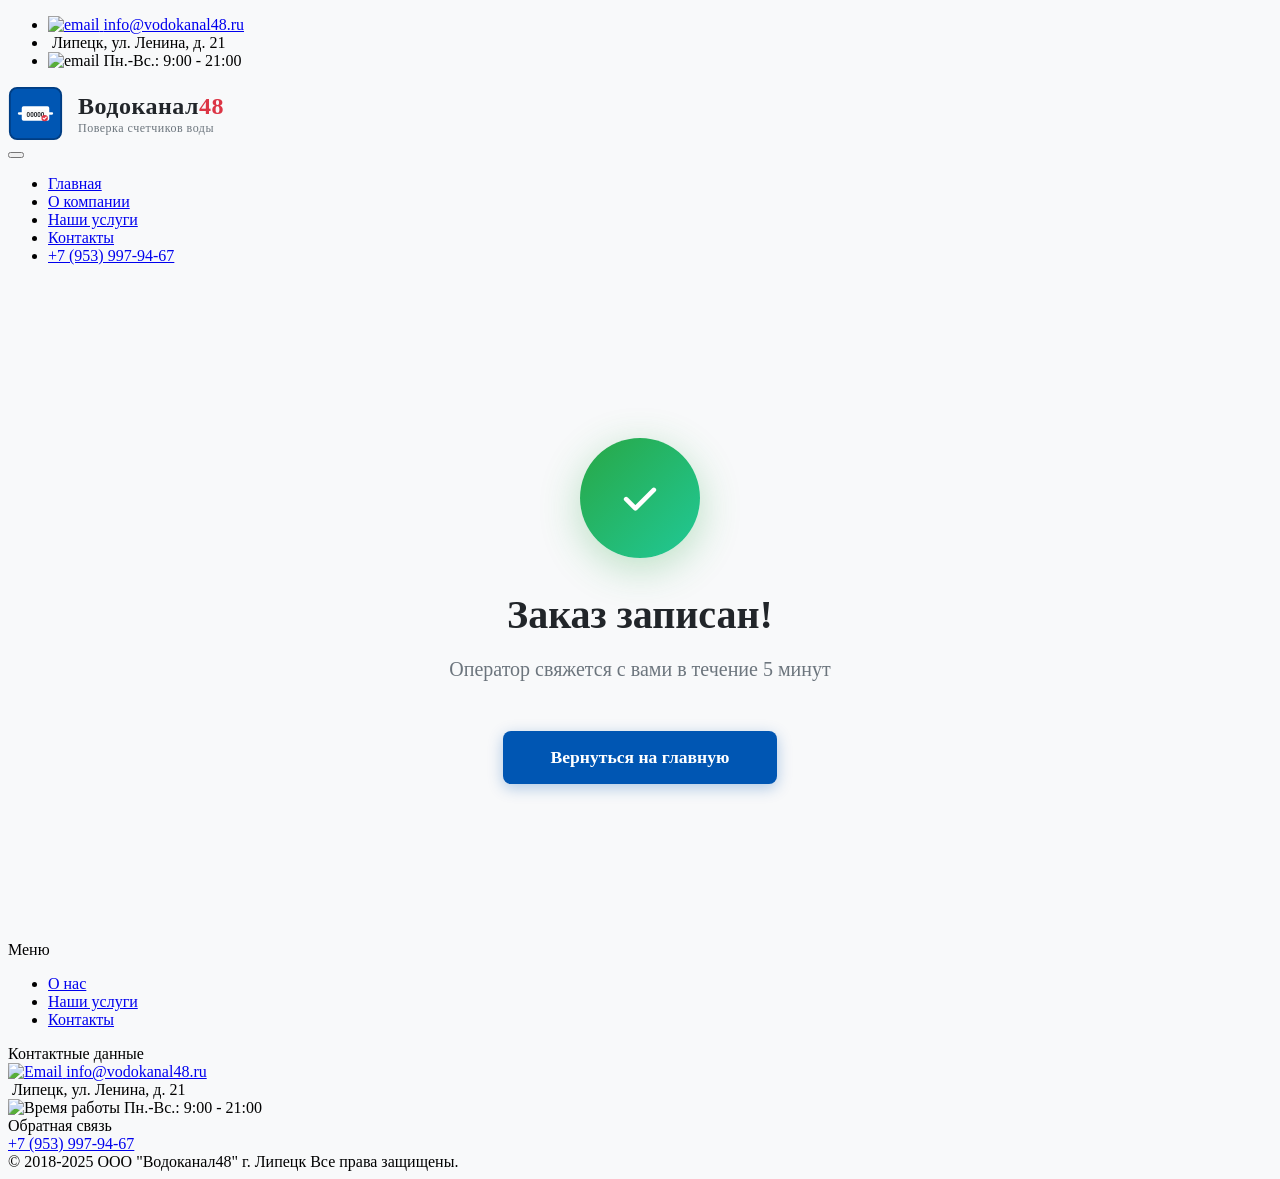
==== thanks.html @ f9f87106 "Initial commit: сайт водоканал48.рф для Липецка Co-authored-by: Cursor <cursoragent@cursor.com>" ====
<!DOCTYPE html>
<html lang="ru">
<head>
  <meta charset="utf-8">
  <title>Спасибо за заявку! — Водоканал48</title>
  <meta name="description" content="Спасибо за вашу заявку! Мы свяжемся с вами в ближайшее время.">
  <meta name="viewport" content="width=device-width, initial-scale=1">
  <meta name="format-detection" content="telephone=no">
  <meta name="robots" content="noindex, follow"/>
  <link rel="canonical" href="https://водоканал48.рф/thanks.html">
  <link rel="shortcut icon" href="favicon.svg" type="image/svg+xml">
  <link rel="preload" href="https://saratovpoverka.ru/fonts/ProximaNova-Regular.woff2" as="font" crossorigin="anonymous">
  <link rel="stylesheet" href="https://saratovpoverka.ru/css/style.min.css">
  <link rel="stylesheet" href="https://saratovpoverka.ru/css/add.css">
  <link rel="stylesheet" href="https://saratovpoverka.ru/css/logo-custom.css">

<!-- Yandex.Metrika counter -->
<script src="site-config.js"></script>
<script src="yandex-metrika.js"></script>
<script>
    // Отправка цели после загрузки счетчика
    if (window.ymCounterId) {
        ym(window.ymCounterId, 'reachGoal', 'order_submit');
    } else {
        // Если счетчик еще не загрузился, ждем
        setTimeout(function() {
            if (window.ymCounterId && typeof ym !== 'undefined') {
                ym(window.ymCounterId, 'reachGoal', 'order_submit');
            }
        }, 500);
    }
</script>
<noscript>
    <div>
        <img src="https://mc.yandex.ru/watch/105914824" style="position:absolute; left:-9999px;" alt="" />
    </div>
</noscript>
<!-- /Yandex.Metrika counter -->

<style>
  body {
    background: #f8f9fa;
  }
  
  .thanks-section {
    min-height: calc(100vh - 400px);
    display: flex;
    align-items: center;
    justify-content: center;
    padding: 80px 20px;
  }
  
  .thanks-content {
    text-align: center;
    max-width: 600px;
    margin: 0 auto;
  }
  
  .success-icon {
    width: 120px;
    height: 120px;
    margin: 0 auto 30px;
    background: linear-gradient(135deg, #28a745 0%, #20c997 100%);
    border-radius: 50%;
    display: flex;
    align-items: center;
    justify-content: center;
    animation: scaleIn 0.6s cubic-bezier(0.175, 0.885, 0.32, 1.275);
    box-shadow: 0 10px 40px rgba(40, 167, 69, 0.3);
  }
  
  .success-icon svg {
    width: 60px;
    height: 60px;
    stroke: white;
    stroke-width: 4;
    stroke-linecap: round;
    stroke-linejoin: round;
    fill: none;
    stroke-dasharray: 100;
    stroke-dashoffset: 100;
    animation: checkmark 0.8s ease-in-out 0.3s forwards;
  }
  
  @keyframes scaleIn {
    0% {
      transform: scale(0);
      opacity: 0;
    }
    100% {
      transform: scale(1);
      opacity: 1;
    }
  }
  
  @keyframes checkmark {
    to {
      stroke-dashoffset: 0;
    }
  }
  
  .thanks-content h1 {
    font-size: 2.5rem;
    font-weight: 700;
    color: #212529;
    margin-bottom: 15px;
  }
  
  .thanks-content .subtitle {
    font-size: 1.25rem;
    color: #6c757d;
    margin-bottom: 50px;
  }
  
  .info-cards {
    display: grid;
    grid-template-columns: repeat(auto-fit, minmax(250px, 1fr));
    gap: 20px;
    margin-bottom: 40px;
  }
  
  .info-card {
    background: white;
    border-radius: 12px;
    padding: 25px;
    box-shadow: 0 2px 10px rgba(0, 0, 0, 0.08);
    transition: transform 0.3s, box-shadow 0.3s;
  }
  
  .info-card:hover {
    transform: translateY(-5px);
    box-shadow: 0 8px 25px rgba(0, 0, 0, 0.12);
  }
  
  .info-card-icon {
    font-size: 2rem;
    margin-bottom: 15px;
  }
  
  .info-card-title {
    font-size: 0.85rem;
    color: #6c757d;
    margin-bottom: 8px;
    text-transform: uppercase;
    letter-spacing: 0.5px;
    font-weight: 600;
  }
  
  .info-card-value {
    font-size: 1.1rem;
    color: #212529;
    font-weight: 600;
  }
  
  .info-card-value a {
    color: #007bff;
    text-decoration: none;
    transition: color 0.3s;
  }
  
  .info-card-value a:hover {
    color: #0056b3;
  }
  
  .btn-home {
    display: inline-block;
    background: #0056b3;
    color: white;
    padding: 16px 48px;
    border-radius: 8px;
    text-decoration: none;
    font-weight: 600;
    font-size: 1.1rem;
    transition: all 0.3s;
    box-shadow: 0 4px 15px rgba(0, 86, 179, 0.3);
    border: none;
  }
  
  .btn-home:hover {
    background: #003d82;
    transform: translateY(-2px);
    box-shadow: 0 6px 20px rgba(0, 86, 179, 0.4);
    color: white;
    text-decoration: none;
  }
  
  @media (max-width: 768px) {
    .thanks-content h1 {
      font-size: 2rem;
    }
    
    .thanks-content .subtitle {
      font-size: 1.1rem;
    }
    
    .info-cards {
      grid-template-columns: 1fr;
    }
  }
</style>
</head>
<body class="">
  <div class="container">
	<div class="row justify-content-center">
	  <div class="col-xl-11">
		<div class="py-2 border-bottom d-none d-xl-block">
  <div class="row align-items-center">
	<div class="col-auto mr-auto">
	  <ul class="contacts row list-unstyled mb-0">
		<li class="col-auto">
		  <a class="contacts__item" href="mailto:info@vodokanal48.ru">
			<span class="contacts__item-icon">
			  <img src="https://saratovpoverka.ru/img/email.svg" alt="email">
			</span>
			info@vodokanal48.ru
		  </a>
		</li>
		<li class="col-auto">
		  <div class="contacts__item">
			<span class="contacts__item-icon">
			  <img src="https://saratovpoverka.ru/img/address.svg" alt="">
			</span>
			Липецк, ул. Ленина, д. 21
		  </div>
		</li>
		<li class="col-auto">
		  <div class="contacts__item">
			<span class="contacts__item-icon">
			  <img src="https://saratovpoverka.ru/img/hours.svg" alt="email">
			</span>
			Пн.-Вс.: 9:00 - 21:00
		  </div>
		</li>
	  </ul>
	</div>
  </div>
</div>

<nav class="navbar navbar-expand-xl navbar-light">
  <a class="navbar-brand" href="index.html" style="text-decoration: none;">
	<div style="display: flex; align-items: center; gap: 15px;">
	  <div style="position: relative; width: 55px; height: 55px;">
		<svg width="55" height="55" viewBox="0 0 60 60">
		  <rect x="2" y="2" width="56" height="56" rx="8" fill="#0056b3" stroke="#003d82" stroke-width="2"/>
		  <rect x="15" y="22" width="30" height="16" rx="2" fill="#fff"/>
		  <rect x="18" y="26" width="24" height="8" rx="1" fill="#f8f9fa"/>
		  <text x="30" y="32" font-family="Arial, sans-serif" font-size="7" font-weight="bold" fill="#212529" text-anchor="middle" dominant-baseline="middle">00000</text>
		  <path d="M 12 30 L 15 30" stroke="#fff" stroke-width="2.5" stroke-linecap="round"/>
		  <path d="M 45 30 L 48 30" stroke="#fff" stroke-width="2.5" stroke-linecap="round"/>
		  <circle cx="40" cy="35" r="3.5" fill="#dc3545"/>
		  <path d="M 38.3 35 L 39.5 36.2 L 41.7 34" stroke="#fff" stroke-width="1.3" stroke-linecap="round" stroke-linejoin="round" fill="none"/>
		</svg>
	  </div>
	  <div style="display: flex; flex-direction: column; line-height: 1.2;">
		<span style="font-size: 24px; font-weight: 700; color: #212529; letter-spacing: 0.5px;">Водоканал<span style="color: #dc3545;">48</span></span>
		<span style="font-size: 12px; font-weight: 500; color: #6c757d; letter-spacing: 0.5px;">Поверка счетчиков воды</span>
	  </div>
	</div>
  </a>
  <button class="navbar-toggler" type="button" data-toggle="collapse" data-target="#navbarSupportedContent" aria-controls="navbarSupportedContent" aria-expanded="false" aria-label="Toggle navigation">
	<span class="navbar-toggler-icon"></span>
  </button>
  <div class="collapse navbar-collapse" id="navbarSupportedContent">
	<ul class="navbar-nav align-items-center flex-grow-1">
	  <li class="nav-item">
		<a class="nav-link" href="index.html#main">Главная</a>
	  </li>
	  <li class="nav-item">
		<a class="nav-link" href="index.html#about">О компании</a>
	  </li>
	  <li class="nav-item">
		<a class="nav-link" href="index.html#services">Наши услуги</a>
	  </li>
	  <li class="nav-item">
		<a class="nav-link" href="index.html#contacts">Контакты</a>
	  </li>
	  <li class="text-center ml-xl-auto">
		<a class="navbar-phone" href="tel:+79539979467">+7 (953) 997-94-67</a>
	  </li>
	</ul>
  </div>
</nav>

	  </div>
	</div>
  </div>

  <section class="thanks-section">
    <div class="container">
      <div class="thanks-content">
        <div class="success-icon">
          <svg viewBox="0 0 52 52">
            <polyline points="14 27 22 35 38 19" />
          </svg>
        </div>
        
        <h1>Заказ записан!</h1>
        <p class="subtitle">Оператор свяжется с вами в течение 5 минут</p>
        
        <a href="index.html" class="btn-home">Вернуться на главную</a>
      </div>
    </div>
  </section>

  <footer class="footer pt-md-5 pt-4 pb-64p pb-xl-5" id="contacts">
  <div class="container">
	<div class="row justify-content-center">
	  <div class="col-xl-11">
		<div class="row justify-content-between">
		  <div class="col-sm-auto">
			<div class="font-weight-600 mb-sm-4 mb-2">Меню</div>
<ul class="footer__menu list-unstyled mb-0"><li>
<a href="index.html#about">О нас</a></li><li>
<a href="index.html#services">Наши услуги</a></li><li>
<a href="index.html#contacts">Контакты</a></li></ul>
			</div>
		  <div class="col-sm-auto mt-4 mt-md-0">
			<div class="font-weight-600 mb-sm-4 mb-2">Контактные данные</div>
			<div class="contacts">
			  <a class="contacts__item" href="mailto:info@vodokanal48.ru">
				<span class="contacts__item-icon">
				  <img src="https://saratovpoverka.ru/img/email.svg" alt="Email">
				</span>
				info@vodokanal48.ru
			  </a>
			  <div class="contacts__item">
				<span class="contacts__item-icon">
				  <img src="https://saratovpoverka.ru/img/address.svg" alt="">
				</span>
				Липецк, ул. Ленина, д. 21
			  </div>
			  <div class="contacts__item">
				<span class="contacts__item-icon">
				  <img src="https://saratovpoverka.ru/img/hours.svg" alt="Время работы">
				</span>
				Пн.-Вс.: 9:00 - 21:00
			  </div>
			</div>
		  </div>
		  <div class="col-sm-auto mt-4 mt-md-0">
			<div class="font-weight-600 mb-2">Обратная связь</div>
			<a href="tel:+79539979467" class="footer__phone">+7 (953) 997-94-67</a>
		  </div>
		</div>
	  </div>
	</div>
	<div class="text-center border-top py-lg-4 py-3 mt-lg-30p mt-4">
	  © 2018-2025 ООО "Водоканал48" г. Липецк Все права защищены.
	</div>
  </div>
</footer>

<script src="https://saratovpoverka.ru/js/scripts.min.js"></script>
</body>
</html>
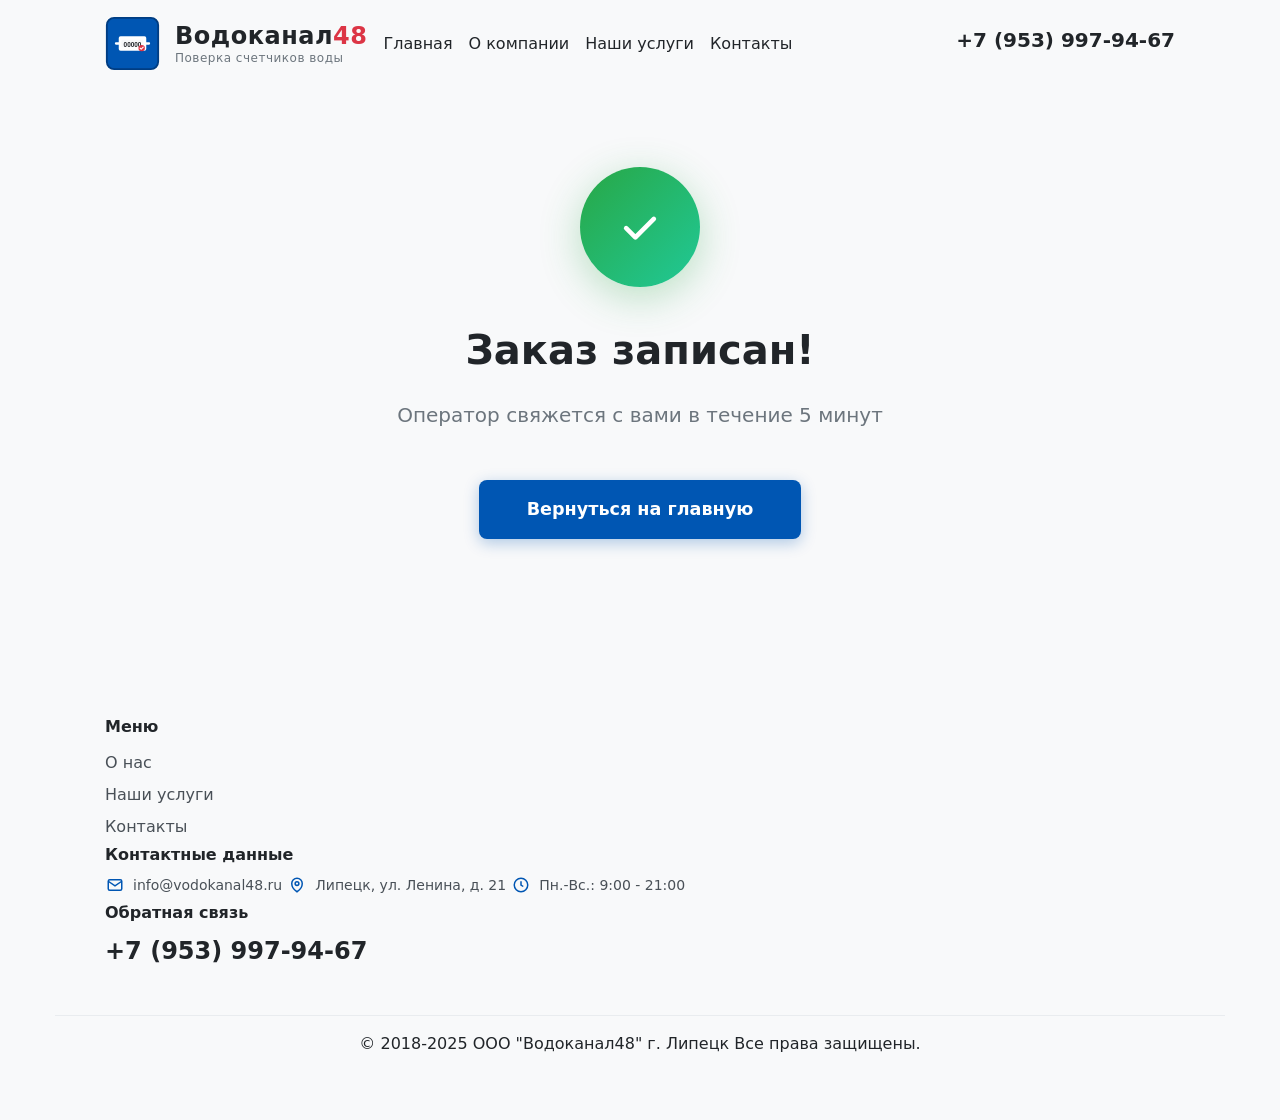
==== commit 6b3f24b3: "Add self-hosted CSS and assets, remove dead saratovpoverka CDN New main.css, ui.js, local SVG icons." ====
--- a/thanks.html
+++ b/thanks.html
@@ -9,10 +9,8 @@
   <meta name="robots" content="noindex, follow"/>
   <link rel="canonical" href="https://водоканал48.рф/thanks.html">
   <link rel="shortcut icon" href="favicon.svg" type="image/svg+xml">
-  <link rel="preload" href="https://saratovpoverka.ru/fonts/ProximaNova-Regular.woff2" as="font" crossorigin="anonymous">
-  <link rel="stylesheet" href="https://saratovpoverka.ru/css/style.min.css">
-  <link rel="stylesheet" href="https://saratovpoverka.ru/css/add.css">
-  <link rel="stylesheet" href="https://saratovpoverka.ru/css/logo-custom.css">
+  <link rel="stylesheet" href="/css/main.css">
+  <link rel="stylesheet" href="/css/logo-custom.css">
 
 <!-- Yandex.Metrika counter -->
 <script src="site-config.js"></script>
@@ -210,7 +208,7 @@
 		<li class="col-auto">
 		  <a class="contacts__item" href="mailto:info@vodokanal48.ru">
 			<span class="contacts__item-icon">
-			  <img src="https://saratovpoverka.ru/img/email.svg" alt="email">
+			  <img src="/img/email.svg" alt="email">
 			</span>
 			info@vodokanal48.ru
 		  </a>
@@ -218,7 +216,7 @@
 		<li class="col-auto">
 		  <div class="contacts__item">
 			<span class="contacts__item-icon">
-			  <img src="https://saratovpoverka.ru/img/address.svg" alt="">
+			  <img src="/img/address.svg" alt="">
 			</span>
 			Липецк, ул. Ленина, д. 21
 		  </div>
@@ -226,7 +224,7 @@
 		<li class="col-auto">
 		  <div class="contacts__item">
 			<span class="contacts__item-icon">
-			  <img src="https://saratovpoverka.ru/img/hours.svg" alt="email">
+			  <img src="/img/hours.svg" alt="email">
 			</span>
 			Пн.-Вс.: 9:00 - 21:00
 		  </div>
@@ -319,19 +317,19 @@
 			<div class="contacts">
 			  <a class="contacts__item" href="mailto:info@vodokanal48.ru">
 				<span class="contacts__item-icon">
-				  <img src="https://saratovpoverka.ru/img/email.svg" alt="Email">
+				  <img src="/img/email.svg" alt="Email">
 				</span>
 				info@vodokanal48.ru
 			  </a>
 			  <div class="contacts__item">
 				<span class="contacts__item-icon">
-				  <img src="https://saratovpoverka.ru/img/address.svg" alt="">
+				  <img src="/img/address.svg" alt="">
 				</span>
 				Липецк, ул. Ленина, д. 21
 			  </div>
 			  <div class="contacts__item">
 				<span class="contacts__item-icon">
-				  <img src="https://saratovpoverka.ru/img/hours.svg" alt="Время работы">
+				  <img src="/img/hours.svg" alt="Время работы">
 				</span>
 				Пн.-Вс.: 9:00 - 21:00
 			  </div>
@@ -350,6 +348,6 @@
   </div>
 </footer>
 
-<script src="https://saratovpoverka.ru/js/scripts.min.js"></script>
+<script src="/js/ui.js"></script>
 </body>
 </html>
--- a/css/main.css
+++ b/css/main.css
@@ -0,0 +1,592 @@
+/* Водоканал48 — автономные стили, без внешнего CDN */
+
+:root {
+  --blue: #0056b3;
+  --blue-dark: #003d82;
+  --blue-hero: #0f2350;
+  --blue-light: #1a3a6b;
+  --red: #dc3545;
+  --red-dark: #c82333;
+  --teal: #17a2b8;
+  --teal-dark: #138496;
+  --gray-100: #f8f9fa;
+  --gray-200: #e9ecef;
+  --gray-500: #6c757d;
+  --gray-700: #495057;
+  --gray-900: #212529;
+  --white: #fff;
+  --shadow: 0 8px 30px rgba(0, 0, 0, 0.08);
+  --radius: 12px;
+  --font: system-ui, -apple-system, "Segoe UI", Roboto, Arial, sans-serif;
+}
+
+*, *::before, *::after { box-sizing: border-box; }
+
+html { scroll-behavior: smooth; }
+
+body {
+  margin: 0;
+  font-family: var(--font);
+  font-size: 16px;
+  line-height: 1.5;
+  color: var(--gray-900);
+  background: var(--white);
+}
+
+img { max-width: 100%; height: auto; display: block; }
+
+a { color: var(--blue); text-decoration: none; }
+a:hover { text-decoration: underline; }
+
+ul { margin: 0; padding: 0; }
+.list-unstyled { list-style: none; }
+
+.hide { display: none !important; }
+
+/* Grid */
+.container {
+  width: 100%;
+  max-width: 1200px;
+  margin: 0 auto;
+  padding: 0 15px;
+}
+
+.row {
+  display: flex;
+  flex-wrap: wrap;
+  margin: 0 -15px;
+}
+
+[class*="col-"] {
+  padding: 0 15px;
+  width: 100%;
+}
+
+.col-auto { width: auto; flex: 0 0 auto; }
+.col { flex: 1 1 0; min-width: 0; }
+.col-3 { width: 25%; }
+.col-12 { width: 100%; }
+@media (max-width: 575px) {
+  .col-sm-2, .col-sm-5, .col-sm-6, .col-sm-10 { width: 100%; }
+}
+@media (min-width: 576px) {
+  .col-sm-2 { width: 16.666%; }
+  .col-sm-5 { width: 41.666%; }
+  .col-sm-6 { width: 50%; }
+  .col-sm-10 { width: 83.333%; }
+}
+.col-md-4 { width: 33.333%; }
+.col-md-5 { width: 41.666%; }
+.col-md-7 { width: 58.333%; }
+.col-lg-3 { width: 25%; }
+.col-lg-4 { width: 33.333%; }
+.col-lg-5 { width: 41.666%; }
+.col-lg-6 { width: 50%; }
+.col-lg-7 { width: 58.333%; }
+.col-xl-3 { width: 25%; }
+.col-xl-6 { width: 50%; }
+.col-xl-11 { width: 91.666%; }
+
+@media (max-width: 1199px) {
+  .col-xl-3, .col-xl-6, .col-xl-11 { width: 100%; }
+}
+@media (max-width: 991px) {
+  .col-lg-3, .col-lg-4, .col-lg-5, .col-lg-6, .col-lg-7 { width: 100%; }
+  .d-lg-block { display: none !important; }
+}
+@media (max-width: 767px) {
+  .col-md-4, .col-md-5, .col-md-7 { width: 100%; }
+  .d-md-block { display: none !important; }
+}
+@media (min-width: 992px) {
+  .d-lg-block { display: block !important; }
+}
+@media (min-width: 768px) {
+  .d-md-block { display: block !important; }
+}
+@media (min-width: 1200px) {
+  .d-xl-block { display: block !important; }
+  .ml-xl-auto { margin-left: auto !important; }
+}
+
+.d-none { display: none !important; }
+.d-flex { display: flex !important; }
+.d-block { display: block !important; }
+.flex-grow-1 { flex-grow: 1; }
+.align-items-center { align-items: center; }
+.align-items-end { align-items: flex-end; }
+.align-self-center { align-self: center; }
+.justify-content-center { justify-content: center; }
+.justify-content-between { justify-content: space-between; }
+.text-center { text-align: center; }
+.text-right { text-align: right; }
+.text-white { color: var(--white) !important; }
+.position-relative { position: relative; }
+.no-gutters { margin: 0; }
+.no-gutters > [class*="col"] { padding: 0; }
+
+/* Spacing */
+.py-2 { padding-top: .5rem; padding-bottom: .5rem; }
+.py-3 { padding-top: 1rem; padding-bottom: 1rem; }
+.py-4 { padding-top: 1.5rem; padding-bottom: 1.5rem; }
+.pt-4 { padding-top: 1.5rem; }
+.pt-md-5 { padding-top: 3rem; }
+.pb-64p { padding-bottom: 64px; }
+.pb-xl-5 { padding-bottom: 3rem; }
+.p-4 { padding: 1.5rem; }
+.p-5 { padding: 3rem; }
+.p-0 { padding: 0 !important; }
+.mb-0 { margin-bottom: 0 !important; }
+.mb-2 { margin-bottom: .5rem; }
+.mb-3 { margin-bottom: 1rem; }
+.mb-4 { margin-bottom: 1.5rem; }
+.mb-5 { margin-bottom: 3rem; }
+.mb-32p { margin-bottom: 32px; }
+.mb-64p { margin-bottom: 64px; }
+.mb-96p { margin-bottom: 96px; }
+.mb-sm-96p { margin-bottom: 96px; }
+.mb-n3 { margin-bottom: -1rem; }
+.mb-n32p { margin-bottom: -32px; }
+.mt-2 { margin-top: .5rem; }
+.mt-4 { margin-top: 1.5rem; }
+.mt-5 { margin-top: 3rem; }
+.mt-auto { margin-top: auto; }
+.mt-32p { margin-top: 32px; }
+.mt-4 { margin-top: 1.5rem; }
+.mt-md-0 { margin-top: 0; }
+.mt-lg-30p { margin-top: 30px; }
+.mt-xl-0 { margin-top: 0; }
+.mr-3 { margin-right: 1rem; }
+.mr-auto { margin-right: auto; }
+.ml-xl-auto { margin-left: auto; }
+
+@media (max-width: 767px) {
+  .mb-sm-96p { margin-bottom: 48px; }
+  .mb-sm-4 { margin-bottom: 1.5rem; }
+  .mb-md-0 { margin-bottom: 0; }
+  .mt-4.mt-md-0 { margin-top: 1.5rem; }
+  .p-md-5 { padding: 1.5rem; }
+}
+@media (min-width: 768px) {
+  .mt-md-0 { margin-top: 0 !important; }
+  .p-md-5 { padding: 3rem; }
+}
+
+.border-bottom { border-bottom: 1px solid var(--gray-200); }
+.border-top { border-top: 1px solid var(--gray-200); }
+
+.font-weight-600 { font-weight: 600; }
+.fs-18 { font-size: 18px; }
+.h2 { font-size: 2rem; font-weight: 700; margin: 0 0 1rem; }
+
+.rounded { border-radius: 8px; }
+.shadow { box-shadow: var(--shadow); }
+.img-fluid { max-width: 100%; height: auto; }
+
+.bg-primary { background: var(--blue) !important; }
+.bg-secondary { background: var(--teal) !important; }
+
+/* Contacts top bar */
+.contacts { gap: 1rem; }
+.contacts__item {
+  display: inline-flex;
+  align-items: center;
+  gap: .5rem;
+  color: var(--gray-700);
+  font-size: 14px;
+}
+.contacts__item:hover { text-decoration: none; color: var(--blue); }
+.contacts__item-icon {
+  width: 20px;
+  height: 20px;
+  display: inline-flex;
+  align-items: center;
+  justify-content: center;
+  flex-shrink: 0;
+}
+.contacts__item-icon img { width: 18px; height: 18px; }
+
+/* Navbar */
+.navbar {
+  display: flex;
+  flex-wrap: wrap;
+  align-items: center;
+  justify-content: space-between;
+  padding: 1rem 0;
+  gap: 1rem;
+}
+
+.navbar-brand { display: flex; align-items: center; color: inherit; }
+
+.navbar-toggler {
+  display: none;
+  border: 1px solid var(--gray-200);
+  background: var(--white);
+  border-radius: 8px;
+  padding: .5rem .75rem;
+  cursor: pointer;
+}
+
+.navbar-toggler-icon {
+  display: block;
+  width: 22px;
+  height: 2px;
+  background: var(--gray-900);
+  box-shadow: 0 6px 0 var(--gray-900), 0 -6px 0 var(--gray-900);
+}
+
+.navbar-nav {
+  display: flex;
+  flex-wrap: wrap;
+  align-items: center;
+  gap: .25rem 1rem;
+  list-style: none;
+  margin: 0;
+  padding: 0;
+  width: 100%;
+}
+
+.nav-link {
+  color: var(--gray-900);
+  font-weight: 500;
+  padding: .5rem 0;
+}
+.nav-link:hover, .nav-item.active .nav-link { color: var(--blue); text-decoration: none; }
+
+.navbar-phone {
+  display: block;
+  font-size: 1.25rem;
+  font-weight: 700;
+  color: var(--gray-900);
+  margin-bottom: .5rem;
+}
+.navbar-phone:hover { color: var(--blue); text-decoration: none; }
+
+.navbar-callback { margin-top: .25rem; }
+
+@media (max-width: 1199px) {
+  .navbar-toggler { display: block; }
+  .navbar-collapse {
+    display: none;
+    width: 100%;
+    padding-top: 1rem;
+  }
+  .navbar-collapse.show { display: block; }
+  .d-none.d-xl-block { display: none !important; }
+}
+
+@media (min-width: 1200px) {
+  .navbar-collapse { display: flex !important; flex: 1; }
+  .navbar-nav { width: auto; }
+}
+
+/* Buttons */
+.btn {
+  display: inline-block;
+  font-weight: 600;
+  text-align: center;
+  border: none;
+  border-radius: 8px;
+  cursor: pointer;
+  transition: .2s ease;
+  text-decoration: none;
+  line-height: 1.2;
+}
+.btn:hover { text-decoration: none; filter: brightness(1.05); }
+
+.btn-sm { padding: .45rem .9rem; font-size: .875rem; }
+.btn-lg { padding: .85rem 1.25rem; font-size: 1.05rem; }
+.btn-block { display: block; width: 100%; }
+
+.btn-primary { background: var(--blue); color: var(--white); }
+.btn-danger { background: var(--red); color: var(--white); }
+.btn-light { background: var(--white); color: var(--gray-900); border: 1px solid var(--gray-200); }
+.btn-link { background: transparent; color: var(--white); border: 2px solid rgba(255,255,255,.5); }
+.btn-link:hover { background: rgba(255,255,255,.15); color: var(--white); }
+
+/* Header */
+.header { margin-bottom: 3rem; }
+
+.header__inner {
+  background: linear-gradient(135deg, var(--blue-hero) 0%, var(--blue-light) 100%);
+  border-radius: 20px;
+  padding: 3rem 2rem;
+  position: relative;
+  overflow: hidden;
+}
+
+.header__inner::after {
+  content: "";
+  position: absolute;
+  right: -40px;
+  top: 50%;
+  transform: translateY(-50%);
+  width: 280px;
+  height: 280px;
+  border-radius: 50%;
+  background: radial-gradient(circle, rgba(255,255,255,.12) 0%, transparent 70%);
+  pointer-events: none;
+}
+
+.header__title {
+  font-size: clamp(1.6rem, 4vw, 2.4rem);
+  font-weight: 700;
+  line-height: 1.2;
+  margin: 0 0 1rem;
+}
+
+.header__price {
+  display: inline-block;
+  background: var(--red);
+  color: var(--white);
+  font-size: 1.25rem;
+  font-weight: 700;
+  padding: .35rem 1rem;
+}
+
+.header__doc {
+  position: absolute;
+  right: 24px;
+  bottom: -20px;
+  display: inline-flex;
+  align-items: center;
+  gap: .75rem;
+  box-shadow: var(--shadow);
+  z-index: 2;
+}
+
+.header__doc img { width: 40px; height: auto; }
+
+.header__visual {
+  min-height: 220px;
+  display: flex;
+  align-items: center;
+  justify-content: center;
+  font-size: 6rem;
+  opacity: .25;
+}
+
+/* Sections */
+.section-subtitle {
+  color: var(--red);
+  font-weight: 700;
+  text-transform: uppercase;
+  letter-spacing: .05em;
+  font-size: .85rem;
+  margin-bottom: .5rem;
+}
+
+.section-title {
+  font-size: clamp(1.5rem, 3vw, 2rem);
+  font-weight: 700;
+  margin: 0;
+  color: var(--gray-900);
+}
+
+/* Forms */
+.form-group { margin-bottom: 1rem; }
+
+.form-control {
+  width: 100%;
+  padding: .75rem 1rem;
+  border: 1px solid #ced4da;
+  border-radius: 8px;
+  font: inherit;
+  background: var(--white);
+}
+.form-control:focus {
+  outline: none;
+  border-color: var(--blue);
+  box-shadow: 0 0 0 3px rgba(0, 86, 179, .15);
+}
+
+.form-control-lg {
+  padding: .9rem 1rem;
+  font-size: 1rem;
+}
+
+select.form-control { appearance: auto; }
+
+/* Price cards */
+.card-price {
+  position: relative;
+  border-radius: var(--radius);
+  padding: 2rem 1.5rem 1.5rem;
+  min-height: 100%;
+  display: flex;
+  flex-direction: column;
+  overflow: hidden;
+  box-shadow: var(--shadow);
+}
+
+.card-price__img { display: none; }
+
+.card-price__icon {
+  width: 48px;
+  height: 48px;
+  margin-bottom: 1rem;
+  opacity: .9;
+}
+
+.card-price__title {
+  font-size: 1.15rem;
+  font-weight: 700;
+  line-height: 1.3;
+  margin: 0 0 1rem;
+}
+
+.card-price__service { opacity: .9; font-size: .95rem; }
+.card-price__btn { width: 100%; }
+
+/* Collective order */
+.collective-order__inner {
+  background: linear-gradient(135deg, var(--blue) 0%, var(--blue-light) 100%);
+  color: var(--white);
+  border-radius: 20px;
+  padding: 3rem 2rem;
+}
+
+.collective-order__price {
+  font-size: 2rem;
+  font-weight: 700;
+  margin: 1rem 0;
+}
+
+.collective-order__note {
+  opacity: .8;
+  font-size: .9rem;
+  margin-top: 1rem;
+}
+
+.collective-order__img {
+  max-height: 260px;
+  margin: 0 auto;
+  opacity: .9;
+}
+
+.collective-order__visual {
+  font-size: 5rem;
+  text-align: center;
+  opacity: .35;
+  line-height: 1;
+}
+
+/* Steps */
+.steps { padding: 1rem 0 2rem; }
+
+.card-step {
+  background: var(--white);
+  border-radius: var(--radius);
+  height: 100%;
+  border: 1px solid var(--gray-200);
+}
+
+.card-step img { width: 40px; height: 40px; }
+
+.card-step__number {
+  font-size: 1.5rem;
+  font-weight: 700;
+  color: var(--blue);
+  opacity: .35;
+}
+
+.steps__img-wide { display: none; }
+
+/* About cards */
+.card-info {
+  border: 1px solid var(--gray-200);
+  border-radius: var(--radius);
+}
+
+.card-info__title {
+  font-size: 1.5rem;
+  font-weight: 700;
+  color: var(--blue);
+}
+
+.card-info img { width: 48px; height: 48px; }
+
+/* Question block */
+.question {
+  background: var(--gray-100);
+  border-radius: 20px;
+  padding: 2rem 0;
+}
+
+.question__img { max-width: 320px; margin: 0 auto; }
+.question__visual { font-size: 4rem; text-align: center; opacity: .4; }
+
+/* Footer */
+.footer {
+  background: var(--gray-100);
+  margin-top: 3rem;
+}
+
+.footer__menu a {
+  color: var(--gray-700);
+  display: block;
+  padding: .25rem 0;
+}
+.footer__menu a:hover { color: var(--blue); }
+
+.footer__phone {
+  display: block;
+  font-size: 1.5rem;
+  font-weight: 700;
+  color: var(--gray-900);
+  margin-bottom: 1rem;
+}
+.footer__phone:hover { color: var(--blue); text-decoration: none; }
+
+.footer__btn {
+  display: block;
+  width: 100%;
+  margin-bottom: .5rem;
+}
+
+/* Modals */
+.modal {
+  display: none;
+  position: fixed;
+  inset: 0;
+  z-index: 1050;
+  overflow: auto;
+  background: rgba(0, 0, 0, .55);
+  padding: 1rem;
+}
+
+.modal.show { display: flex; align-items: center; justify-content: center; }
+
+.modal-dialog {
+  width: 100%;
+  max-width: 900px;
+  margin: auto;
+}
+
+.modal-dialog-centered { align-self: center; }
+
+.modal-content {
+  background: var(--white);
+  border-radius: 15px;
+  overflow: hidden;
+  position: relative;
+  box-shadow: 0 20px 60px rgba(0,0,0,.3);
+}
+
+.modal-body { padding: 0; }
+
+.close {
+  background: none;
+  border: none;
+  font-size: 2rem;
+  line-height: 1;
+  cursor: pointer;
+  color: var(--white);
+  opacity: 1;
+}
+
+body.modal-open { overflow: hidden; }
+
+/* Misc */
+.card { background: var(--white); }
+.card-body { padding: 1.25rem; }
--- a/css/logo-custom.css
+++ b/css/logo-custom.css
@@ -0,0 +1,72 @@
+/* Стили логотипа для сайта Липецк Поверка */
+
+.navbar-brand {
+  transition: transform 0.3s ease;
+}
+
+.navbar-brand:hover {
+  transform: scale(1.03);
+}
+
+.navbar-brand svg {
+  flex-shrink: 0;
+}
+
+/* Анимация для логотипа */
+@keyframes float {
+  0%, 100% { transform: translateY(0px); }
+  50% { transform: translateY(-3px); }
+}
+
+.navbar-brand:hover svg {
+  animation: float 2s ease-in-out infinite;
+}
+
+/* Адаптивность */
+@media (max-width: 768px) {
+  .navbar-brand svg {
+    width: 40px;
+    height: 40px;
+  }
+  
+  .navbar-brand div span:first-child {
+    font-size: 22px !important;
+  }
+  
+  .navbar-brand div span:last-child {
+    font-size: 9px !important;
+  }
+}
+
+@media (max-width: 480px) {
+  .navbar-brand svg {
+    width: 35px;
+    height: 35px;
+  }
+  
+  .navbar-brand div span:first-child {
+    font-size: 20px !important;
+  }
+  
+  .navbar-brand div span:last-child {
+    font-size: 8px !important;
+  }
+}
+
+/* Футер логотип */
+.footer__logo a {
+  transition: transform 0.3s ease;
+}
+
+.footer__logo a:hover {
+  transform: scale(1.05);
+}
+
+/* Градиент текста для старых браузеров */
+@supports not (-webkit-background-clip: text) {
+  .navbar-brand div span:first-child,
+  .footer__logo div span:first-child {
+    color: #007bff !important;
+    -webkit-text-fill-color: unset !important;
+  }
+}
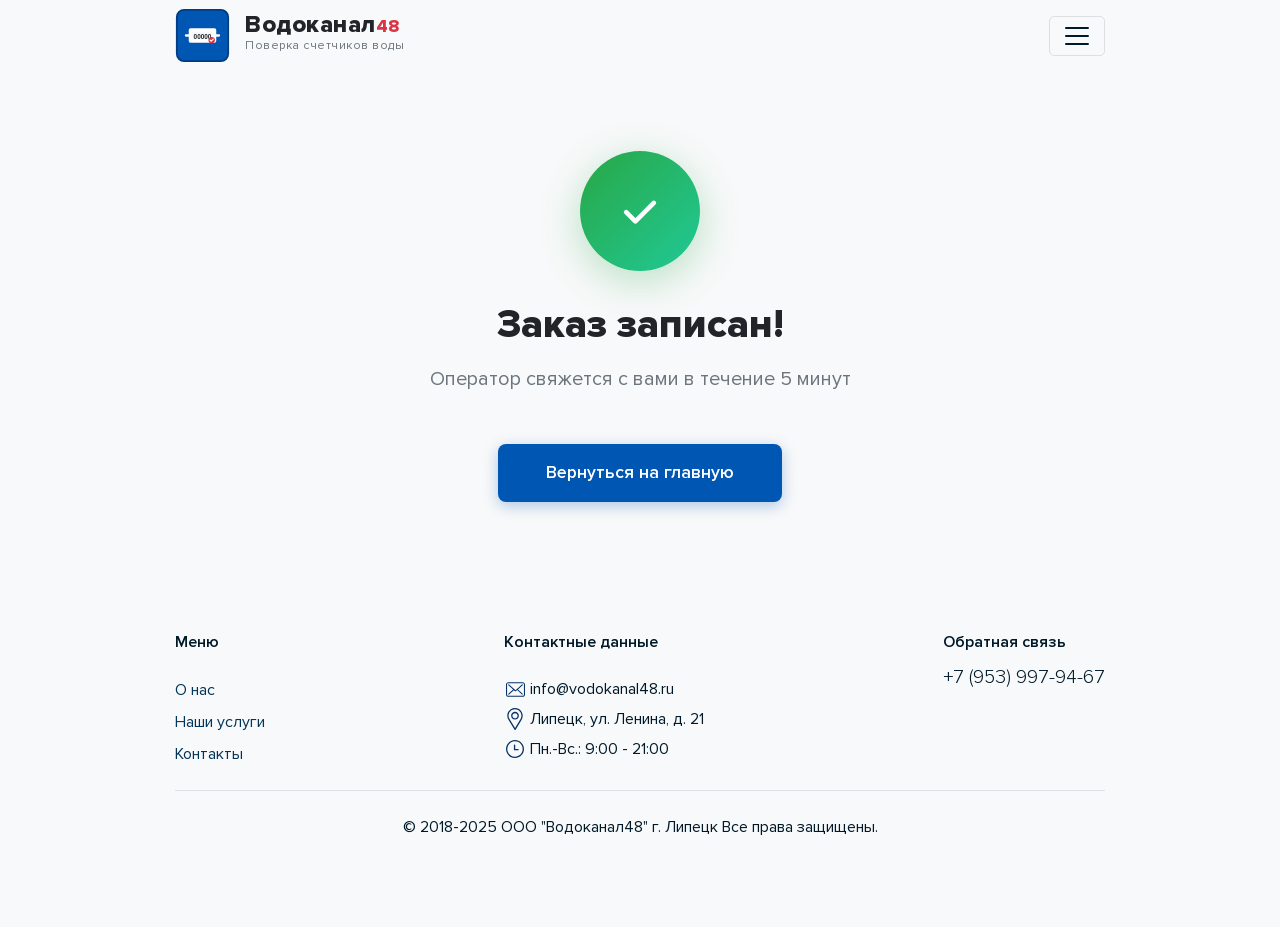
==== commit c598105f: "Bundle original site assets locally and restore full layout Download style.min.css, fonts, images an" ====
--- a/thanks.html
+++ b/thanks.html
@@ -9,8 +9,10 @@
   <meta name="robots" content="noindex, follow"/>
   <link rel="canonical" href="https://водоканал48.рф/thanks.html">
   <link rel="shortcut icon" href="favicon.svg" type="image/svg+xml">
-  <link rel="stylesheet" href="/css/main.css">
-  <link rel="stylesheet" href="/css/logo-custom.css">
+  <link rel="preload" href="fonts/ProximaNova-Regular.woff2" as="font" crossorigin="anonymous">
+  <link rel="stylesheet" href="css/style.min.css">
+  <link rel="stylesheet" href="css/add.css">
+  <link rel="stylesheet" href="css/logo-custom.css">
 
 <!-- Yandex.Metrika counter -->
 <script src="site-config.js"></script>
@@ -208,7 +210,7 @@
 		<li class="col-auto">
 		  <a class="contacts__item" href="mailto:info@vodokanal48.ru">
 			<span class="contacts__item-icon">
-			  <img src="/img/email.svg" alt="email">
+			  <img src="img/email.svg" alt="email">
 			</span>
 			info@vodokanal48.ru
 		  </a>
@@ -216,7 +218,7 @@
 		<li class="col-auto">
 		  <div class="contacts__item">
 			<span class="contacts__item-icon">
-			  <img src="/img/address.svg" alt="">
+			  <img src="img/address.svg" alt="">
 			</span>
 			Липецк, ул. Ленина, д. 21
 		  </div>
@@ -224,7 +226,7 @@
 		<li class="col-auto">
 		  <div class="contacts__item">
 			<span class="contacts__item-icon">
-			  <img src="/img/hours.svg" alt="email">
+			  <img src="img/hours.svg" alt="email">
 			</span>
 			Пн.-Вс.: 9:00 - 21:00
 		  </div>
@@ -317,19 +319,19 @@
 			<div class="contacts">
 			  <a class="contacts__item" href="mailto:info@vodokanal48.ru">
 				<span class="contacts__item-icon">
-				  <img src="/img/email.svg" alt="Email">
+				  <img src="img/email.svg" alt="Email">
 				</span>
 				info@vodokanal48.ru
 			  </a>
 			  <div class="contacts__item">
 				<span class="contacts__item-icon">
-				  <img src="/img/address.svg" alt="">
+				  <img src="img/address.svg" alt="">
 				</span>
 				Липецк, ул. Ленина, д. 21
 			  </div>
 			  <div class="contacts__item">
 				<span class="contacts__item-icon">
-				  <img src="/img/hours.svg" alt="Время работы">
+				  <img src="img/hours.svg" alt="Время работы">
 				</span>
 				Пн.-Вс.: 9:00 - 21:00
 			  </div>
@@ -348,6 +350,6 @@
   </div>
 </footer>
 
-<script src="/js/ui.js"></script>
+<script src="js/scripts.min.js"></script>
 </body>
 </html>
--- a/css/style.min.css
+++ b/css/style.min.css
@@ -0,0 +1,10 @@
+@charset "UTF-8";@font-face{font-family:"Proxima Nova";src:url(../fonts/ProximaNova-Regular.woff2) format("woff2"),url(../fonts/ProximaNova-Regular.woff) format("woff");font-weight:400;font-style:normal;font-display:swap}@font-face{font-family:"Proxima Nova";src:url(../fonts/ProximaNova-Light.woff2) format("woff2"),url(../fonts/ProximaNova-Light.woff) format("woff");font-weight:300;font-style:normal;font-display:swap}@font-face{font-family:"Proxima Nova";src:url(../fonts/ProximaNova-Semibold.woff2) format("woff2"),url(../fonts/ProximaNova-Semibold.woff) format("woff");font-weight:600;font-style:normal;font-display:swap}@font-face{font-family:"Proxima Nova";src:url(../fonts/ProximaNova-Extrabld.woff2) format("woff2"),url(../fonts/ProximaNova-Extrabld.woff) format("woff");font-weight:800;font-style:normal;font-display:swap}
+/*!
+ * Bootstrap v4.6.0 (https://getbootstrap.com/)
+ * Copyright 2011-2021 The Bootstrap Authors
+ * Copyright 2011-2021 Twitter, Inc.
+ * Licensed under MIT (https://github.com/twbs/bootstrap/blob/main/LICENSE)
+ */
+@-webkit-keyframes progress-bar-stripes{0%{background-position:1rem 0}to{background-position:0 0}}@keyframes progress-bar-stripes{0%{background-position:1rem 0}to{background-position:0 0}}@-webkit-keyframes spinner-border{to{-webkit-transform:rotate(360deg);transform:rotate(360deg)}}@keyframes spinner-border{to{-webkit-transform:rotate(360deg);transform:rotate(360deg)}}@-webkit-keyframes spinner-grow{0%{-webkit-transform:scale(0);transform:scale(0)}50%{opacity:1;-webkit-transform:none;transform:none}}@keyframes spinner-grow{0%{-webkit-transform:scale(0);transform:scale(0)}50%{opacity:1;-webkit-transform:none;transform:none}}@-webkit-keyframes fancybox-rotate{to{-webkit-transform:rotate(360deg);transform:rotate(360deg)}}@keyframes fancybox-rotate{to{-webkit-transform:rotate(360deg);transform:rotate(360deg)}}:root{--indigo: #6610f2;--pink: #e83e8c;--red: #dc3545;--orange: #fd7e14;--yellow: #ffc107;--green: #28a745;--teal: #20c997;--cyan: #17a2b8;--white: #fff;--gray: #6c757d;--gray-dark: #343a40;--primary: #003458;--secondary: #00243e;--success: #28a745;--info: #17a2b8;--warning: #ffc107;--danger: #cd0921;--light: #fff;--dark: #001929;--blue: #2d7ac1;--purple: #802dc1;--breakpoint-xs: 0;--breakpoint-sm: 576px;--breakpoint-md: 768px;--breakpoint-lg: 992px;--breakpoint-xl: 1360px;--font-family-sans-serif: "Proxima Nova", "Helvetica", sans-serif;--font-family-monospace: SFMono-Regular, Menlo, Monaco, Consolas, "Liberation Mono", "Courier New", monospace}*,::after,::before{-webkit-box-sizing:border-box;box-sizing:border-box}html{font-family:sans-serif;line-height:1.15;-webkit-text-size-adjust:100%;-webkit-tap-highlight-color:transparent}article,aside,figcaption,figure,footer,header,hgroup,main,nav,section{display:block}body{margin:0;font-family:"Proxima Nova","Helvetica",sans-serif;font-size:1rem;font-weight:400;line-height:1.5;color:#001929;text-align:left;background-color:#fff}[tabindex="-1"]:focus:not(:focus-visible){outline:0!important}address,hr{margin-bottom:1rem}hr{-webkit-box-sizing:content-box;box-sizing:content-box;height:0;overflow:visible;margin-top:1rem;border:0;border-top:1px solid rgba(0,0,0,.1)}dl,h1,h2,h3,h4,h5,h6,ol,p,ul{margin-top:0}dl,ol,p,ul{margin-bottom:1rem}abbr[data-original-title],abbr[title]{-webkit-text-decoration:underline dotted;text-decoration:underline dotted;cursor:help;border-bottom:0;-webkit-text-decoration-skip-ink:none;text-decoration-skip-ink:none}address{font-style:normal;line-height:inherit}ol ol,ol ul,ul ol,ul ul{margin-bottom:0}dt{font-weight:700}dd{margin-bottom:.5rem;margin-left:0}blockquote,figure{margin:0 0 1rem}b,strong{font-weight:bolder}sub,sup{position:relative;font-size:75%;line-height:0;vertical-align:baseline}sub{bottom:-.25em}sup{top:-.5em}a{color:#003458;text-decoration:none;background-color:transparent}a:hover{color:#00070c;text-decoration:underline}a:not([href]):not([class]),a:not([href]):not([class]):hover{color:inherit;text-decoration:none}code,kbd,pre,samp{font-family:SFMono-Regular,Menlo,Monaco,Consolas,"Liberation Mono","Courier New",monospace}samp{font-size:1em}pre{margin-top:0;margin-bottom:1rem;overflow:auto;-ms-overflow-style:scrollbar;display:block;font-size:87.5%;color:#212529}img,svg{vertical-align:middle}img{border-style:none}svg{overflow:hidden}table{border-collapse:collapse}caption{padding-top:1rem;padding-bottom:1rem;color:#6c757d;text-align:left;caption-side:bottom}th{text-align:inherit;text-align:-webkit-match-parent}label{display:inline-block;margin-bottom:.5rem}button{border-radius:0}button:focus:not(:focus-visible){outline:0}button,input,optgroup,select,textarea{margin:0;font-family:inherit;font-size:inherit;line-height:inherit}button,input{overflow:visible}button,select{text-transform:none}[role=button]{cursor:pointer}select{word-wrap:normal}[type=button],[type=reset],[type=submit],button{-webkit-appearance:button}[type=button]:not(:disabled),[type=reset]:not(:disabled),[type=submit]:not(:disabled),button:not(:disabled){cursor:pointer}[type=button]::-moz-focus-inner,[type=reset]::-moz-focus-inner,[type=submit]::-moz-focus-inner,button::-moz-focus-inner{padding:0;border-style:none}input[type=checkbox],input[type=radio]{-webkit-box-sizing:border-box;box-sizing:border-box;padding:0}textarea{overflow:auto;resize:vertical}fieldset{min-width:0;padding:0;margin:0;border:0}legend{display:block;width:100%;max-width:100%;padding:0;margin-bottom:.5rem;font-size:1.5rem;line-height:inherit;color:inherit;white-space:normal}progress{vertical-align:baseline}[type=number]::-webkit-inner-spin-button,[type=number]::-webkit-outer-spin-button{height:auto}[type=search]{outline-offset:-2px;-webkit-appearance:none}[type=search]::-webkit-search-decoration{-webkit-appearance:none}::-webkit-file-upload-button{font:inherit;-webkit-appearance:button}output{display:inline-block}summary{display:list-item;cursor:pointer}template{display:none}[hidden]{display:none!important}.h1,.h2,.h3,.h4,.h5,.h6,h1,h2,h3,h4,h5,h6{margin-bottom:.5rem;font-weight:400;line-height:1.2}.h1,h1{font-size:2.5rem}.h2,h2{font-size:2rem}.h3,h3{font-size:1.75rem}.h4,h4{font-size:1.5rem}.h5,h5{font-size:1.25rem}.h6,h6{font-size:1rem}.display-1,.lead{font-size:1.25rem;font-weight:300}.display-1{font-size:6rem;line-height:1.2}.display-2,.display-3,.display-4{font-size:5.5rem;font-weight:300;line-height:1.2}.display-3,.display-4{font-size:4.5rem}.display-4{font-size:3.5rem}.small,small{font-size:80%;font-weight:400}.mark,mark{padding:.2em;background-color:#fcf8e3}.list-inline,.list-unstyled{padding-left:0;list-style:none}.list-inline-item{display:inline-block}.list-inline-item:not(:last-child){margin-right:.5rem}.initialism{font-size:90%;text-transform:uppercase}.blockquote{margin-bottom:1rem;font-size:1.25rem}.blockquote-footer{display:block;font-size:80%;color:#6c757d}.blockquote-footer::before{content:"\2014\00A0"}.img-fluid,.img-thumbnail{max-width:100%;height:auto}.img-thumbnail{padding:.25rem;background-color:#fff;border:1px solid #dee2e6;border-radius:5px}.figure{display:inline-block}.figure-img{margin-bottom:.5rem;line-height:1}.figure-caption{font-size:90%;color:#6c757d}code,kbd{font-size:87.5%}code{word-wrap:break-word;color:#e83e8c}a>code,pre code{color:inherit}kbd{padding:.2rem .4rem;color:#fff;background-color:#212529;border-radius:.2rem}kbd kbd{padding:0;font-size:100%;font-weight:700}pre code{font-size:inherit;word-break:normal}.pre-scrollable{max-height:340px;overflow-y:scroll}.container,.container-fluid,.container-lg,.container-md,.container-sm,.container-xl{width:100%;padding-right:15px;padding-left:15px;margin-right:auto;margin-left:auto}@media (min-width:576px){.container,.container-sm{max-width:540px}}@media (min-width:768px){.container,.container-md,.container-sm{max-width:720px}}@media (min-width:992px){.container,.container-lg,.container-md,.container-sm{max-width:960px}}@media (min-width:1360px){.container,.container-lg,.container-md,.container-sm,.container-xl{max-width:1310px}}.row{display:-webkit-box;display:-ms-flexbox;display:flex;-ms-flex-wrap:wrap;flex-wrap:wrap;margin-right:-15px;margin-left:-15px}.card>hr,.no-gutters{margin-right:0;margin-left:0}.no-gutters>.col,.no-gutters>[class*=col-]{padding-right:0;padding-left:0}.col,.col-1,.col-10,.col-11,.col-12,.col-2,.col-3,.col-4,.col-5,.col-6,.col-7,.col-8,.col-9{position:relative;width:100%;padding-right:15px;padding-left:15px}.col-auto{position:relative;padding-right:15px;padding-left:15px}.col-lg,.col-lg-1,.col-lg-10,.col-lg-11,.col-lg-12,.col-lg-2,.col-lg-3,.col-lg-4,.col-lg-5,.col-lg-6,.col-lg-7,.col-lg-8,.col-lg-9,.col-lg-auto,.col-md,.col-md-1,.col-md-10,.col-md-11,.col-md-12,.col-md-2,.col-md-3,.col-md-4,.col-md-5,.col-md-6,.col-md-7,.col-md-8,.col-md-9,.col-md-auto,.col-sm,.col-sm-1,.col-sm-10,.col-sm-11,.col-sm-12,.col-sm-2,.col-sm-3,.col-sm-4,.col-sm-5,.col-sm-6,.col-sm-7,.col-sm-8,.col-sm-9,.col-sm-auto,.col-xl,.col-xl-1,.col-xl-10,.col-xl-11,.col-xl-12,.col-xl-2,.col-xl-3,.col-xl-4,.col-xl-5,.col-xl-6,.col-xl-7,.col-xl-8,.col-xl-9,.col-xl-auto{position:relative;width:100%;padding-right:15px;padding-left:15px}.col{-ms-flex-preferred-size:0;flex-basis:0;-webkit-box-flex:1;-ms-flex-positive:1;flex-grow:1;max-width:100%}.row-cols-1>*{-webkit-box-flex:0;-ms-flex:0 0 100%;flex:0 0 100%;max-width:100%}.row-cols-2>*,.row-cols-3>*{-webkit-box-flex:0;-ms-flex:0 0 50%;flex:0 0 50%;max-width:50%}.row-cols-3>*{-ms-flex:0 0 33.33333%;flex:0 0 33.33333%;max-width:33.33333%}.row-cols-4>*,.row-cols-5>*{-webkit-box-flex:0;-ms-flex:0 0 25%;flex:0 0 25%;max-width:25%}.row-cols-5>*{-ms-flex:0 0 20%;flex:0 0 20%;max-width:20%}.col-auto,.row-cols-6>*{-webkit-box-flex:0;-ms-flex:0 0 16.66667%;flex:0 0 16.66667%;max-width:16.66667%}.col-auto{-ms-flex:0 0 auto;flex:0 0 auto;width:auto;max-width:100%}.col-1,.col-2,.col-3{-webkit-box-flex:0;-ms-flex:0 0 8.33333%;flex:0 0 8.33333%;max-width:8.33333%}.col-2,.col-3{-ms-flex:0 0 16.66667%;flex:0 0 16.66667%;max-width:16.66667%}.col-3{-ms-flex:0 0 25%;flex:0 0 25%;max-width:25%}.col-4,.col-5,.col-6{-webkit-box-flex:0;-ms-flex:0 0 33.33333%;flex:0 0 33.33333%;max-width:33.33333%}.col-5,.col-6{-ms-flex:0 0 41.66667%;flex:0 0 41.66667%;max-width:41.66667%}.col-6{-ms-flex:0 0 50%;flex:0 0 50%;max-width:50%}.col-7,.col-8,.col-9{-webkit-box-flex:0;-ms-flex:0 0 58.33333%;flex:0 0 58.33333%;max-width:58.33333%}.col-8,.col-9{-ms-flex:0 0 66.66667%;flex:0 0 66.66667%;max-width:66.66667%}.col-9{-ms-flex:0 0 75%;flex:0 0 75%;max-width:75%}.col-10,.col-11,.col-12{-webkit-box-flex:0;-ms-flex:0 0 83.33333%;flex:0 0 83.33333%;max-width:83.33333%}.col-11,.col-12{-ms-flex:0 0 91.66667%;flex:0 0 91.66667%;max-width:91.66667%}.col-12{-ms-flex:0 0 100%;flex:0 0 100%;max-width:100%}.order-first{-webkit-box-ordinal-group:0;-ms-flex-order:-1;order:-1}.order-last{-webkit-box-ordinal-group:14;-ms-flex-order:13;order:13}.order-0{-webkit-box-ordinal-group:1;-ms-flex-order:0;order:0}.order-1{-webkit-box-ordinal-group:2;-ms-flex-order:1;order:1}.order-2{-webkit-box-ordinal-group:3;-ms-flex-order:2;order:2}.order-3{-webkit-box-ordinal-group:4;-ms-flex-order:3;order:3}.order-4{-webkit-box-ordinal-group:5;-ms-flex-order:4;order:4}.order-5{-webkit-box-ordinal-group:6;-ms-flex-order:5;order:5}.order-6{-webkit-box-ordinal-group:7;-ms-flex-order:6;order:6}.order-7{-webkit-box-ordinal-group:8;-ms-flex-order:7;order:7}.order-8{-webkit-box-ordinal-group:9;-ms-flex-order:8;order:8}.order-9{-webkit-box-ordinal-group:10;-ms-flex-order:9;order:9}.order-10{-webkit-box-ordinal-group:11;-ms-flex-order:10;order:10}.order-11{-webkit-box-ordinal-group:12;-ms-flex-order:11;order:11}.order-12{-webkit-box-ordinal-group:13;-ms-flex-order:12;order:12}.offset-1{margin-left:8.33333%}.offset-2{margin-left:16.66667%}.offset-3{margin-left:25%}.offset-4{margin-left:33.33333%}.offset-5{margin-left:41.66667%}.offset-6{margin-left:50%}.offset-7{margin-left:58.33333%}.offset-8{margin-left:66.66667%}.offset-9{margin-left:75%}.offset-10{margin-left:83.33333%}.offset-11{margin-left:91.66667%}@media (min-width:576px){.col-sm{-ms-flex-preferred-size:0;flex-basis:0;-webkit-box-flex:1;-ms-flex-positive:1;flex-grow:1;max-width:100%}.row-cols-sm-1>*{-webkit-box-flex:0;-ms-flex:0 0 100%;flex:0 0 100%;max-width:100%}.row-cols-sm-2>*,.row-cols-sm-3>*{-webkit-box-flex:0;-ms-flex:0 0 50%;flex:0 0 50%;max-width:50%}.row-cols-sm-3>*{-ms-flex:0 0 33.33333%;flex:0 0 33.33333%;max-width:33.33333%}.row-cols-sm-4>*,.row-cols-sm-5>*{-webkit-box-flex:0;-ms-flex:0 0 25%;flex:0 0 25%;max-width:25%}.row-cols-sm-5>*{-ms-flex:0 0 20%;flex:0 0 20%;max-width:20%}.col-sm-auto,.row-cols-sm-6>*{-webkit-box-flex:0;-ms-flex:0 0 16.66667%;flex:0 0 16.66667%;max-width:16.66667%}.col-sm-auto{-ms-flex:0 0 auto;flex:0 0 auto;width:auto;max-width:100%}.col-sm-1,.col-sm-2{-webkit-box-flex:0;-ms-flex:0 0 8.33333%;flex:0 0 8.33333%;max-width:8.33333%}.col-sm-2{-ms-flex:0 0 16.66667%;flex:0 0 16.66667%;max-width:16.66667%}.col-sm-3,.col-sm-4{-webkit-box-flex:0;-ms-flex:0 0 25%;flex:0 0 25%;max-width:25%}.col-sm-4{-ms-flex:0 0 33.33333%;flex:0 0 33.33333%;max-width:33.33333%}.col-sm-5,.col-sm-6{-webkit-box-flex:0;-ms-flex:0 0 41.66667%;flex:0 0 41.66667%;max-width:41.66667%}.col-sm-6{-ms-flex:0 0 50%;flex:0 0 50%;max-width:50%}.col-sm-7,.col-sm-8{-webkit-box-flex:0;-ms-flex:0 0 58.33333%;flex:0 0 58.33333%;max-width:58.33333%}.col-sm-8{-ms-flex:0 0 66.66667%;flex:0 0 66.66667%;max-width:66.66667%}.col-sm-10,.col-sm-9{-webkit-box-flex:0;-ms-flex:0 0 75%;flex:0 0 75%;max-width:75%}.col-sm-10{-ms-flex:0 0 83.33333%;flex:0 0 83.33333%;max-width:83.33333%}.col-sm-11,.col-sm-12{-webkit-box-flex:0;-ms-flex:0 0 91.66667%;flex:0 0 91.66667%;max-width:91.66667%}.col-sm-12{-ms-flex:0 0 100%;flex:0 0 100%;max-width:100%}.order-sm-first{-webkit-box-ordinal-group:0;-ms-flex-order:-1;order:-1}.order-sm-last{-webkit-box-ordinal-group:14;-ms-flex-order:13;order:13}.order-sm-0{-webkit-box-ordinal-group:1;-ms-flex-order:0;order:0}.order-sm-1{-webkit-box-ordinal-group:2;-ms-flex-order:1;order:1}.order-sm-2{-webkit-box-ordinal-group:3;-ms-flex-order:2;order:2}.order-sm-3{-webkit-box-ordinal-group:4;-ms-flex-order:3;order:3}.order-sm-4{-webkit-box-ordinal-group:5;-ms-flex-order:4;order:4}.order-sm-5{-webkit-box-ordinal-group:6;-ms-flex-order:5;order:5}.order-sm-6{-webkit-box-ordinal-group:7;-ms-flex-order:6;order:6}.order-sm-7{-webkit-box-ordinal-group:8;-ms-flex-order:7;order:7}.order-sm-8{-webkit-box-ordinal-group:9;-ms-flex-order:8;order:8}.order-sm-9{-webkit-box-ordinal-group:10;-ms-flex-order:9;order:9}.order-sm-10{-webkit-box-ordinal-group:11;-ms-flex-order:10;order:10}.order-sm-11{-webkit-box-ordinal-group:12;-ms-flex-order:11;order:11}.order-sm-12{-webkit-box-ordinal-group:13;-ms-flex-order:12;order:12}.offset-sm-0{margin-left:0}.offset-sm-1{margin-left:8.33333%}.offset-sm-2{margin-left:16.66667%}.offset-sm-3{margin-left:25%}.offset-sm-4{margin-left:33.33333%}.offset-sm-5{margin-left:41.66667%}.offset-sm-6{margin-left:50%}.offset-sm-7{margin-left:58.33333%}.offset-sm-8{margin-left:66.66667%}.offset-sm-9{margin-left:75%}.offset-sm-10{margin-left:83.33333%}.offset-sm-11{margin-left:91.66667%}}@media (min-width:768px){.col-md{-ms-flex-preferred-size:0;flex-basis:0;-webkit-box-flex:1;-ms-flex-positive:1;flex-grow:1;max-width:100%}.row-cols-md-1>*{-webkit-box-flex:0;-ms-flex:0 0 100%;flex:0 0 100%;max-width:100%}.row-cols-md-2>*,.row-cols-md-3>*{-webkit-box-flex:0;-ms-flex:0 0 50%;flex:0 0 50%;max-width:50%}.row-cols-md-3>*{-ms-flex:0 0 33.33333%;flex:0 0 33.33333%;max-width:33.33333%}.row-cols-md-4>*,.row-cols-md-5>*{-webkit-box-flex:0;-ms-flex:0 0 25%;flex:0 0 25%;max-width:25%}.row-cols-md-5>*{-ms-flex:0 0 20%;flex:0 0 20%;max-width:20%}.col-md-auto,.row-cols-md-6>*{-webkit-box-flex:0;-ms-flex:0 0 16.66667%;flex:0 0 16.66667%;max-width:16.66667%}.col-md-auto{-ms-flex:0 0 auto;flex:0 0 auto;width:auto;max-width:100%}.col-md-1,.col-md-2{-webkit-box-flex:0;-ms-flex:0 0 8.33333%;flex:0 0 8.33333%;max-width:8.33333%}.col-md-2{-ms-flex:0 0 16.66667%;flex:0 0 16.66667%;max-width:16.66667%}.col-md-3,.col-md-4{-webkit-box-flex:0;-ms-flex:0 0 25%;flex:0 0 25%;max-width:25%}.col-md-4{-ms-flex:0 0 33.33333%;flex:0 0 33.33333%;max-width:33.33333%}.col-md-5,.col-md-6{-webkit-box-flex:0;-ms-flex:0 0 41.66667%;flex:0 0 41.66667%;max-width:41.66667%}.col-md-6{-ms-flex:0 0 50%;flex:0 0 50%;max-width:50%}.col-md-7,.col-md-8{-webkit-box-flex:0;-ms-flex:0 0 58.33333%;flex:0 0 58.33333%;max-width:58.33333%}.col-md-8{-ms-flex:0 0 66.66667%;flex:0 0 66.66667%;max-width:66.66667%}.col-md-10,.col-md-9{-webkit-box-flex:0;-ms-flex:0 0 75%;flex:0 0 75%;max-width:75%}.col-md-10{-ms-flex:0 0 83.33333%;flex:0 0 83.33333%;max-width:83.33333%}.col-md-11,.col-md-12{-webkit-box-flex:0;-ms-flex:0 0 91.66667%;flex:0 0 91.66667%;max-width:91.66667%}.col-md-12{-ms-flex:0 0 100%;flex:0 0 100%;max-width:100%}.order-md-first{-webkit-box-ordinal-group:0;-ms-flex-order:-1;order:-1}.order-md-last{-webkit-box-ordinal-group:14;-ms-flex-order:13;order:13}.order-md-0{-webkit-box-ordinal-group:1;-ms-flex-order:0;order:0}.order-md-1{-webkit-box-ordinal-group:2;-ms-flex-order:1;order:1}.order-md-2{-webkit-box-ordinal-group:3;-ms-flex-order:2;order:2}.order-md-3{-webkit-box-ordinal-group:4;-ms-flex-order:3;order:3}.order-md-4{-webkit-box-ordinal-group:5;-ms-flex-order:4;order:4}.order-md-5{-webkit-box-ordinal-group:6;-ms-flex-order:5;order:5}.order-md-6{-webkit-box-ordinal-group:7;-ms-flex-order:6;order:6}.order-md-7{-webkit-box-ordinal-group:8;-ms-flex-order:7;order:7}.order-md-8{-webkit-box-ordinal-group:9;-ms-flex-order:8;order:8}.order-md-9{-webkit-box-ordinal-group:10;-ms-flex-order:9;order:9}.order-md-10{-webkit-box-ordinal-group:11;-ms-flex-order:10;order:10}.order-md-11{-webkit-box-ordinal-group:12;-ms-flex-order:11;order:11}.order-md-12{-webkit-box-ordinal-group:13;-ms-flex-order:12;order:12}.offset-md-0{margin-left:0}.offset-md-1{margin-left:8.33333%}.offset-md-2{margin-left:16.66667%}.offset-md-3{margin-left:25%}.offset-md-4{margin-left:33.33333%}.offset-md-5{margin-left:41.66667%}.offset-md-6{margin-left:50%}.offset-md-7{margin-left:58.33333%}.offset-md-8{margin-left:66.66667%}.offset-md-9{margin-left:75%}.offset-md-10{margin-left:83.33333%}.offset-md-11{margin-left:91.66667%}}@media (min-width:992px){.col-lg{-ms-flex-preferred-size:0;flex-basis:0;-webkit-box-flex:1;-ms-flex-positive:1;flex-grow:1;max-width:100%}.row-cols-lg-1>*{-webkit-box-flex:0;-ms-flex:0 0 100%;flex:0 0 100%;max-width:100%}.row-cols-lg-2>*,.row-cols-lg-3>*{-webkit-box-flex:0;-ms-flex:0 0 50%;flex:0 0 50%;max-width:50%}.row-cols-lg-3>*{-ms-flex:0 0 33.33333%;flex:0 0 33.33333%;max-width:33.33333%}.row-cols-lg-4>*,.row-cols-lg-5>*{-webkit-box-flex:0;-ms-flex:0 0 25%;flex:0 0 25%;max-width:25%}.row-cols-lg-5>*{-ms-flex:0 0 20%;flex:0 0 20%;max-width:20%}.col-lg-auto,.row-cols-lg-6>*{-webkit-box-flex:0;-ms-flex:0 0 16.66667%;flex:0 0 16.66667%;max-width:16.66667%}.col-lg-auto{-ms-flex:0 0 auto;flex:0 0 auto;width:auto;max-width:100%}.col-lg-1,.col-lg-2{-webkit-box-flex:0;-ms-flex:0 0 8.33333%;flex:0 0 8.33333%;max-width:8.33333%}.col-lg-2{-ms-flex:0 0 16.66667%;flex:0 0 16.66667%;max-width:16.66667%}.col-lg-3,.col-lg-4{-webkit-box-flex:0;-ms-flex:0 0 25%;flex:0 0 25%;max-width:25%}.col-lg-4{-ms-flex:0 0 33.33333%;flex:0 0 33.33333%;max-width:33.33333%}.col-lg-5,.col-lg-6{-webkit-box-flex:0;-ms-flex:0 0 41.66667%;flex:0 0 41.66667%;max-width:41.66667%}.col-lg-6{-ms-flex:0 0 50%;flex:0 0 50%;max-width:50%}.col-lg-7,.col-lg-8{-webkit-box-flex:0;-ms-flex:0 0 58.33333%;flex:0 0 58.33333%;max-width:58.33333%}.col-lg-8{-ms-flex:0 0 66.66667%;flex:0 0 66.66667%;max-width:66.66667%}.col-lg-10,.col-lg-9{-webkit-box-flex:0;-ms-flex:0 0 75%;flex:0 0 75%;max-width:75%}.col-lg-10{-ms-flex:0 0 83.33333%;flex:0 0 83.33333%;max-width:83.33333%}.col-lg-11,.col-lg-12{-webkit-box-flex:0;-ms-flex:0 0 91.66667%;flex:0 0 91.66667%;max-width:91.66667%}.col-lg-12{-ms-flex:0 0 100%;flex:0 0 100%;max-width:100%}.order-lg-first{-webkit-box-ordinal-group:0;-ms-flex-order:-1;order:-1}.order-lg-last{-webkit-box-ordinal-group:14;-ms-flex-order:13;order:13}.order-lg-0{-webkit-box-ordinal-group:1;-ms-flex-order:0;order:0}.order-lg-1{-webkit-box-ordinal-group:2;-ms-flex-order:1;order:1}.order-lg-2{-webkit-box-ordinal-group:3;-ms-flex-order:2;order:2}.order-lg-3{-webkit-box-ordinal-group:4;-ms-flex-order:3;order:3}.order-lg-4{-webkit-box-ordinal-group:5;-ms-flex-order:4;order:4}.order-lg-5{-webkit-box-ordinal-group:6;-ms-flex-order:5;order:5}.order-lg-6{-webkit-box-ordinal-group:7;-ms-flex-order:6;order:6}.order-lg-7{-webkit-box-ordinal-group:8;-ms-flex-order:7;order:7}.order-lg-8{-webkit-box-ordinal-group:9;-ms-flex-order:8;order:8}.order-lg-9{-webkit-box-ordinal-group:10;-ms-flex-order:9;order:9}.order-lg-10{-webkit-box-ordinal-group:11;-ms-flex-order:10;order:10}.order-lg-11{-webkit-box-ordinal-group:12;-ms-flex-order:11;order:11}.order-lg-12{-webkit-box-ordinal-group:13;-ms-flex-order:12;order:12}.offset-lg-0{margin-left:0}.offset-lg-1{margin-left:8.33333%}.offset-lg-2{margin-left:16.66667%}.offset-lg-3{margin-left:25%}.offset-lg-4{margin-left:33.33333%}.offset-lg-5{margin-left:41.66667%}.offset-lg-6{margin-left:50%}.offset-lg-7{margin-left:58.33333%}.offset-lg-8{margin-left:66.66667%}.offset-lg-9{margin-left:75%}.offset-lg-10{margin-left:83.33333%}.offset-lg-11{margin-left:91.66667%}}@media (min-width:1360px){.col-xl{-ms-flex-preferred-size:0;flex-basis:0;-webkit-box-flex:1;-ms-flex-positive:1;flex-grow:1;max-width:100%}.row-cols-xl-1>*{-webkit-box-flex:0;-ms-flex:0 0 100%;flex:0 0 100%;max-width:100%}.row-cols-xl-2>*,.row-cols-xl-3>*{-webkit-box-flex:0;-ms-flex:0 0 50%;flex:0 0 50%;max-width:50%}.row-cols-xl-3>*{-ms-flex:0 0 33.33333%;flex:0 0 33.33333%;max-width:33.33333%}.row-cols-xl-4>*,.row-cols-xl-5>*{-webkit-box-flex:0;-ms-flex:0 0 25%;flex:0 0 25%;max-width:25%}.row-cols-xl-5>*{-ms-flex:0 0 20%;flex:0 0 20%;max-width:20%}.col-xl-auto,.row-cols-xl-6>*{-webkit-box-flex:0;-ms-flex:0 0 16.66667%;flex:0 0 16.66667%;max-width:16.66667%}.col-xl-auto{-ms-flex:0 0 auto;flex:0 0 auto;width:auto;max-width:100%}.col-xl-1,.col-xl-2{-webkit-box-flex:0;-ms-flex:0 0 8.33333%;flex:0 0 8.33333%;max-width:8.33333%}.col-xl-2{-ms-flex:0 0 16.66667%;flex:0 0 16.66667%;max-width:16.66667%}.col-xl-3,.col-xl-4{-webkit-box-flex:0;-ms-flex:0 0 25%;flex:0 0 25%;max-width:25%}.col-xl-4{-ms-flex:0 0 33.33333%;flex:0 0 33.33333%;max-width:33.33333%}.col-xl-5,.col-xl-6{-webkit-box-flex:0;-ms-flex:0 0 41.66667%;flex:0 0 41.66667%;max-width:41.66667%}.col-xl-6{-ms-flex:0 0 50%;flex:0 0 50%;max-width:50%}.col-xl-7,.col-xl-8{-webkit-box-flex:0;-ms-flex:0 0 58.33333%;flex:0 0 58.33333%;max-width:58.33333%}.col-xl-8{-ms-flex:0 0 66.66667%;flex:0 0 66.66667%;max-width:66.66667%}.col-xl-10,.col-xl-9{-webkit-box-flex:0;-ms-flex:0 0 75%;flex:0 0 75%;max-width:75%}.col-xl-10{-ms-flex:0 0 83.33333%;flex:0 0 83.33333%;max-width:83.33333%}.col-xl-11,.col-xl-12{-webkit-box-flex:0;-ms-flex:0 0 91.66667%;flex:0 0 91.66667%;max-width:91.66667%}.col-xl-12{-ms-flex:0 0 100%;flex:0 0 100%;max-width:100%}.order-xl-first{-webkit-box-ordinal-group:0;-ms-flex-order:-1;order:-1}.order-xl-last{-webkit-box-ordinal-group:14;-ms-flex-order:13;order:13}.order-xl-0{-webkit-box-ordinal-group:1;-ms-flex-order:0;order:0}.order-xl-1{-webkit-box-ordinal-group:2;-ms-flex-order:1;order:1}.order-xl-2{-webkit-box-ordinal-group:3;-ms-flex-order:2;order:2}.order-xl-3{-webkit-box-ordinal-group:4;-ms-flex-order:3;order:3}.order-xl-4{-webkit-box-ordinal-group:5;-ms-flex-order:4;order:4}.order-xl-5{-webkit-box-ordinal-group:6;-ms-flex-order:5;order:5}.order-xl-6{-webkit-box-ordinal-group:7;-ms-flex-order:6;order:6}.order-xl-7{-webkit-box-ordinal-group:8;-ms-flex-order:7;order:7}.order-xl-8{-webkit-box-ordinal-group:9;-ms-flex-order:8;order:8}.order-xl-9{-webkit-box-ordinal-group:10;-ms-flex-order:9;order:9}.order-xl-10{-webkit-box-ordinal-group:11;-ms-flex-order:10;order:10}.order-xl-11{-webkit-box-ordinal-group:12;-ms-flex-order:11;order:11}.order-xl-12{-webkit-box-ordinal-group:13;-ms-flex-order:12;order:12}.offset-xl-0{margin-left:0}.offset-xl-1{margin-left:8.33333%}.offset-xl-2{margin-left:16.66667%}.offset-xl-3{margin-left:25%}.offset-xl-4{margin-left:33.33333%}.offset-xl-5{margin-left:41.66667%}.offset-xl-6{margin-left:50%}.offset-xl-7{margin-left:58.33333%}.offset-xl-8{margin-left:66.66667%}.offset-xl-9{margin-left:75%}.offset-xl-10{margin-left:83.33333%}.offset-xl-11{margin-left:91.66667%}}.table{width:100%;margin-bottom:1rem;color:#001929}.table td,.table th{padding:1rem;vertical-align:top;border-top:1px solid #dee2e6}.table thead th{vertical-align:bottom;border-bottom:2px solid #dee2e6}.table tbody+tbody{border-top:2px solid #dee2e6}.table-sm td,.table-sm th{padding:.3rem}.table-bordered,.table-bordered td,.table-bordered th{border:1px solid #dee2e6}.table-bordered thead td,.table-bordered thead th{border-bottom-width:2px}.table-borderless tbody+tbody,.table-borderless td,.table-borderless th,.table-borderless thead th,.table-dark.table-bordered{border:0}.table-striped tbody tr:nth-of-type(even){background-color:#f9f9f9}.table-hover tbody tr:hover{color:#001929;background-color:rgba(0,0,0,.075)}.table-primary,.table-primary>td,.table-primary>th{background-color:#b8c6d0}.table-primary tbody+tbody,.table-primary td,.table-primary th,.table-primary thead th{border-color:#7a95a8}.table-hover .table-primary:hover,.table-hover .table-primary:hover>td,.table-hover .table-primary:hover>th{background-color:#a9bac6}.table-secondary,.table-secondary>td,.table-secondary>th{background-color:#b8c2c9}.table-secondary tbody+tbody,.table-secondary td,.table-secondary th,.table-secondary thead th{border-color:#7a8d9b}.table-hover .table-secondary:hover,.table-hover .table-secondary:hover>td,.table-hover .table-secondary:hover>th{background-color:#aab6be}.table-success,.table-success>td,.table-success>th{background-color:#c3e6cb}.table-success tbody+tbody,.table-success td,.table-success th,.table-success thead th{border-color:#8fd19e}.table-hover .table-success:hover,.table-hover .table-success:hover>td,.table-hover .table-success:hover>th{background-color:#b1dfbb}.table-info,.table-info>td,.table-info>th{background-color:#bee5eb}.table-info tbody+tbody,.table-info td,.table-info th,.table-info thead th{border-color:#86cfda}.table-hover .table-info:hover,.table-hover .table-info:hover>td,.table-hover .table-info:hover>th{background-color:#abdde5}.table-warning,.table-warning>td,.table-warning>th{background-color:#ffeeba}.table-warning tbody+tbody,.table-warning td,.table-warning th,.table-warning thead th{border-color:#ffdf7e}.table-hover .table-warning:hover,.table-hover .table-warning:hover>td,.table-hover .table-warning:hover>th{background-color:#ffe8a1}.table-danger,.table-danger>td,.table-danger>th{background-color:#f1bac1}.table-danger tbody+tbody,.table-danger td,.table-danger th,.table-danger thead th{border-color:#e57f8c}.table-hover .table-danger:hover,.table-hover .table-danger:hover>td,.table-hover .table-danger:hover>th{background-color:#eda5ae}.table-light,.table-light>td,.table-light>th{background-color:#fff}.table-light tbody+tbody,.table-light td,.table-light th,.table-light thead th{border-color:#fff}.table-hover .table-light:hover,.table-hover .table-light:hover>td,.table-hover .table-light:hover>th{background-color:#f2f2f2}.table-dark>td,.table-dark>th{background-color:#b8bfc3}.table-dark tbody+tbody{border-color:#7a8790}.table-hover .table-dark:hover,.table-hover .table-dark:hover>td,.table-hover .table-dark:hover>th{background-color:#aab3b7}.table-blue,.table-blue>td,.table-blue>th{background-color:#c4daee}.table-blue tbody+tbody,.table-blue td,.table-blue th,.table-blue thead th{border-color:#92badf}.table-hover .table-blue:hover,.table-hover .table-blue:hover>td,.table-hover .table-blue:hover>th{background-color:#b0cee8}.table-purple,.table-purple>td,.table-purple>th{background-color:#dbc4ee}.table-purple tbody+tbody,.table-purple td,.table-purple th,.table-purple thead th{border-color:#bd92df}.table-hover .table-purple:hover,.table-hover .table-purple:hover>td,.table-hover .table-purple:hover>th{background-color:#cfb0e8}.table-active,.table-active>td,.table-active>th,.table-hover .table-active:hover,.table-hover .table-active:hover>td,.table-hover .table-active:hover>th{background-color:rgba(0,0,0,.075)}.table .thead-dark th{color:#fff;background-color:#343a40;border-color:#454d55}.table .thead-light th{color:#495057;background-color:#e9ecef;border-color:#dee2e6}.table-dark{color:#fff;background-color:#343a40}.table-dark td,.table-dark th,.table-dark thead th{border-color:#454d55}.table-dark.table-striped tbody tr:nth-of-type(even){background-color:rgba(255,255,255,.05)}.table-dark.table-hover tbody tr:hover{color:#fff;background-color:rgba(255,255,255,.075)}@media (max-width:575.98px){.table-responsive-sm{display:block;width:100%;overflow-x:auto;-webkit-overflow-scrolling:touch}.table-responsive-sm>.table-bordered{border:0}}@media (max-width:767.98px){.table-responsive-md{display:block;width:100%;overflow-x:auto;-webkit-overflow-scrolling:touch}.table-responsive-md>.table-bordered{border:0}}@media (max-width:991.98px){.table-responsive-lg{display:block;width:100%;overflow-x:auto;-webkit-overflow-scrolling:touch}.table-responsive-lg>.table-bordered{border:0}}@media (max-width:1359.98px){.table-responsive-xl{display:block;width:100%;overflow-x:auto;-webkit-overflow-scrolling:touch}.table-responsive-xl>.table-bordered{border:0}}.table-responsive{display:block;width:100%;overflow-x:auto;-webkit-overflow-scrolling:touch}.table-responsive>.table-bordered{border:0}.form-control{display:block;width:100%;height:calc(1.5em + .75rem + 2px);padding:.375rem .75rem;font-size:1rem;font-weight:400;line-height:1.5;color:#001929;background-color:#fff;background-clip:padding-box;border:1px solid #c4c4c4;border-radius:5px;-webkit-transition:border-color .15s ease-in-out,-webkit-box-shadow .15s ease-in-out;transition:border-color .15s ease-in-out,box-shadow .15s ease-in-out;transition:border-color .15s ease-in-out,box-shadow .15s ease-in-out,-webkit-box-shadow .15s ease-in-out}@media (prefers-reduced-motion:reduce){.form-control{-webkit-transition:none;transition:none}}.form-control::-ms-expand{background-color:transparent;border:0}.form-control:-moz-focusring{color:transparent;text-shadow:0 0 0 #001929}.form-control:focus{color:#001929;background-color:#fff;border-color:#007fd8;outline:0;-webkit-box-shadow:0 0 0 .2rem rgba(0,52,88,.25);box-shadow:0 0 0 .2rem rgba(0,52,88,.25)}.form-control::-webkit-input-placeholder{color:#6c757d;opacity:1}.form-control::-moz-placeholder{color:#6c757d;opacity:1}.form-control:-ms-input-placeholder,.form-control::-ms-input-placeholder{color:#6c757d;opacity:1}.form-control::placeholder{color:#6c757d;opacity:1}.form-control:disabled,.form-control[readonly]{background-color:#e9ecef;opacity:1}input[type=date].form-control,input[type=datetime-local].form-control,input[type=month].form-control,input[type=time].form-control{-webkit-appearance:none;-moz-appearance:none;appearance:none}select.form-control:focus::-ms-value{color:#001929;background-color:#fff}.form-control-file,.form-control-range{display:block;width:100%}.col-form-label{padding-top:calc(.375rem + 1px);padding-bottom:calc(.375rem + 1px);margin-bottom:0;font-size:inherit;line-height:1.5}.col-form-label-lg{padding-top:calc(1.25rem + 1px);padding-bottom:calc(1.25rem + 1px);font-size:1rem;line-height:1.5}.col-form-label-sm{padding-top:calc(.25rem + 1px);padding-bottom:calc(.25rem + 1px);font-size:.875rem;line-height:1.5}.form-control-plaintext{display:block;width:100%;padding:.375rem 0;margin-bottom:0;font-size:1rem;line-height:1.5;color:#001929;background-color:transparent;border:solid transparent;border-width:1px 0}.form-control-plaintext.form-control-lg,.form-control-plaintext.form-control-sm{padding-right:0;padding-left:0}.form-control-sm{height:calc(1.5em + .5rem + 2px);padding:.25rem .5rem;font-size:.875rem;line-height:1.5;border-radius:.2rem}.form-control-lg{height:calc(1.5em + 2.5rem + 2px);padding:1.25rem;font-size:1rem;line-height:1.5;border-radius:10px}select.form-control[multiple],select.form-control[size],textarea.form-control{height:auto}.form-group{margin-bottom:1rem}.form-text{display:block;margin-top:.25rem}.form-row{display:-webkit-box;display:-ms-flexbox;display:flex;-ms-flex-wrap:wrap;flex-wrap:wrap;margin-right:-5px;margin-left:-5px}.form-row>.col,.form-row>[class*=col-]{padding-right:5px;padding-left:5px}.form-check{position:relative;display:block;padding-left:1.25rem}.form-check-input{position:absolute;margin-top:.3rem;margin-left:-1.25rem}.form-check-input:disabled~.form-check-label,.form-check-input[disabled]~.form-check-label{color:#6c757d}.form-check-label{margin-bottom:0}.form-check-inline{display:-webkit-inline-box;display:-ms-inline-flexbox;display:inline-flex;-webkit-box-align:center;-ms-flex-align:center;align-items:center;padding-left:0;margin-right:.75rem}.form-check-inline .form-check-input{position:static;margin-top:0;margin-right:.3125rem;margin-left:0}.valid-feedback{display:none;width:100%;margin-top:.25rem;font-size:80%;color:#28a745}.valid-tooltip{position:absolute;top:100%;left:0;z-index:5;display:none;max-width:100%;padding:.25rem .5rem;margin-top:.1rem;font-size:.875rem;line-height:1.5;color:#fff;background-color:rgba(40,167,69,.9);border-radius:5px}.form-row>.col>.valid-tooltip,.form-row>[class*=col-]>.valid-tooltip{left:5px}.is-valid~.valid-feedback,.is-valid~.valid-tooltip,.was-validated :valid~.valid-feedback,.was-validated :valid~.valid-tooltip{display:block}.form-control.is-valid,.was-validated .form-control:valid{border-color:#28a745;padding-right:calc(1.5em + .75rem);background-image:url("data:image/svg+xml,%3csvg xmlns='http://www.w3.org/2000/svg' width='8' height='8' viewBox='0 0 8 8'%3e%3cpath fill='%2328a745' d='M2.3 6.73L.6 4.53c-.4-1.04.46-1.4 1.1-.8l1.1 1.4 3.4-3.8c.6-.63 1.6-.27 1.2.7l-4 4.6c-.43.5-.8.4-1.1.1z'/%3e%3c/svg%3e");background-repeat:no-repeat;background-position:right calc(.375em + .1875rem) center;background-size:calc(.75em + .375rem) calc(.75em + .375rem)}.form-control.is-valid:focus,.was-validated .form-control:valid:focus{border-color:#28a745;-webkit-box-shadow:0 0 0 .2rem rgba(40,167,69,.25);box-shadow:0 0 0 .2rem rgba(40,167,69,.25)}.was-validated textarea.form-control:valid,textarea.form-control.is-valid{padding-right:calc(1.5em + .75rem);background-position:top calc(.375em + .1875rem) right calc(.375em + .1875rem)}.custom-select.is-valid,.was-validated .custom-select:valid{border-color:#28a745;padding-right:calc(.75em + 2.3125rem);background:url("data:image/svg+xml,%3csvg xmlns='http://www.w3.org/2000/svg' width='4' height='5' viewBox='0 0 4 5'%3e%3cpath fill='%23343a40' d='M2 0L0 2h4zm0 5L0 3h4z'/%3e%3c/svg%3e") right .75rem center/8px 10px no-repeat,#fff url("data:image/svg+xml,%3csvg xmlns='http://www.w3.org/2000/svg' width='8' height='8' viewBox='0 0 8 8'%3e%3cpath fill='%2328a745' d='M2.3 6.73L.6 4.53c-.4-1.04.46-1.4 1.1-.8l1.1 1.4 3.4-3.8c.6-.63 1.6-.27 1.2.7l-4 4.6c-.43.5-.8.4-1.1.1z'/%3e%3c/svg%3e") center right 1.75rem/calc(.75em + .375rem) calc(.75em + .375rem) no-repeat}.custom-select.is-valid:focus,.was-validated .custom-select:valid:focus{border-color:#28a745;-webkit-box-shadow:0 0 0 .2rem rgba(40,167,69,.25);box-shadow:0 0 0 .2rem rgba(40,167,69,.25)}.form-check-input.is-valid~.form-check-label,.was-validated .form-check-input:valid~.form-check-label{color:#28a745}.form-check-input.is-valid~.valid-feedback,.form-check-input.is-valid~.valid-tooltip,.was-validated .form-check-input:valid~.valid-feedback,.was-validated .form-check-input:valid~.valid-tooltip{display:block}.custom-control-input.is-valid~.custom-control-label,.was-validated .custom-control-input:valid~.custom-control-label{color:#28a745}.custom-control-input.is-valid~.custom-control-label::before,.custom-file-input.is-valid~.custom-file-label,.was-validated .custom-control-input:valid~.custom-control-label::before,.was-validated .custom-file-input:valid~.custom-file-label{border-color:#28a745}.custom-control-input.is-valid:checked~.custom-control-label::before,.was-validated .custom-control-input:valid:checked~.custom-control-label::before{border-color:#34ce57;background-color:#34ce57}.custom-control-input.is-valid:focus~.custom-control-label::before,.was-validated .custom-control-input:valid:focus~.custom-control-label::before{-webkit-box-shadow:0 0 0 .2rem rgba(40,167,69,.25);box-shadow:0 0 0 .2rem rgba(40,167,69,.25)}.custom-control-input.is-valid:focus:not(:checked)~.custom-control-label::before,.was-validated .custom-control-input:valid:focus:not(:checked)~.custom-control-label::before{border-color:#28a745}.custom-file-input.is-valid:focus~.custom-file-label,.was-validated .custom-file-input:valid:focus~.custom-file-label{border-color:#28a745;-webkit-box-shadow:0 0 0 .2rem rgba(40,167,69,.25);box-shadow:0 0 0 .2rem rgba(40,167,69,.25)}.invalid-feedback{display:none;width:100%;margin-top:.25rem;font-size:80%;color:#cd0921}.invalid-tooltip{position:absolute;top:100%;left:0;z-index:5;display:none;max-width:100%;padding:.25rem .5rem;margin-top:.1rem;font-size:.875rem;line-height:1.5;color:#fff;background-color:rgba(205,9,33,.9);border-radius:5px}.form-row>.col>.invalid-tooltip,.form-row>[class*=col-]>.invalid-tooltip{left:5px}.is-invalid~.invalid-feedback,.is-invalid~.invalid-tooltip,.was-validated :invalid~.invalid-feedback,.was-validated :invalid~.invalid-tooltip{display:block}.form-control.is-invalid,.was-validated .form-control:invalid{border-color:#cd0921;padding-right:calc(1.5em + .75rem);background-image:url("data:image/svg+xml,%3csvg xmlns='http://www.w3.org/2000/svg' width='12' height='12' fill='none' stroke='%23cd0921' viewBox='0 0 12 12'%3e%3ccircle cx='6' cy='6' r='4.5'/%3e%3cpath stroke-linejoin='round' d='M5.8 3.6h.4L6 6.5z'/%3e%3ccircle cx='6' cy='8.2' r='.6' fill='%23cd0921' stroke='none'/%3e%3c/svg%3e");background-repeat:no-repeat;background-position:right calc(.375em + .1875rem) center;background-size:calc(.75em + .375rem) calc(.75em + .375rem)}.form-control.is-invalid:focus,.was-validated .form-control:invalid:focus{border-color:#cd0921;-webkit-box-shadow:0 0 0 .2rem rgba(205,9,33,.25);box-shadow:0 0 0 .2rem rgba(205,9,33,.25)}.was-validated textarea.form-control:invalid,textarea.form-control.is-invalid{padding-right:calc(1.5em + .75rem);background-position:top calc(.375em + .1875rem) right calc(.375em + .1875rem)}.custom-select.is-invalid,.was-validated .custom-select:invalid{border-color:#cd0921;padding-right:calc(.75em + 2.3125rem);background:url("data:image/svg+xml,%3csvg xmlns='http://www.w3.org/2000/svg' width='4' height='5' viewBox='0 0 4 5'%3e%3cpath fill='%23343a40' d='M2 0L0 2h4zm0 5L0 3h4z'/%3e%3c/svg%3e") right .75rem center/8px 10px no-repeat,#fff url("data:image/svg+xml,%3csvg xmlns='http://www.w3.org/2000/svg' width='12' height='12' fill='none' stroke='%23cd0921' viewBox='0 0 12 12'%3e%3ccircle cx='6' cy='6' r='4.5'/%3e%3cpath stroke-linejoin='round' d='M5.8 3.6h.4L6 6.5z'/%3e%3ccircle cx='6' cy='8.2' r='.6' fill='%23cd0921' stroke='none'/%3e%3c/svg%3e") center right 1.75rem/calc(.75em + .375rem) calc(.75em + .375rem) no-repeat}.custom-select.is-invalid:focus,.was-validated .custom-select:invalid:focus{border-color:#cd0921;-webkit-box-shadow:0 0 0 .2rem rgba(205,9,33,.25);box-shadow:0 0 0 .2rem rgba(205,9,33,.25)}.form-check-input.is-invalid~.form-check-label,.was-validated .form-check-input:invalid~.form-check-label{color:#cd0921}.form-check-input.is-invalid~.invalid-feedback,.form-check-input.is-invalid~.invalid-tooltip,.was-validated .form-check-input:invalid~.invalid-feedback,.was-validated .form-check-input:invalid~.invalid-tooltip{display:block}.custom-control-input.is-invalid~.custom-control-label,.was-validated .custom-control-input:invalid~.custom-control-label{color:#cd0921}.custom-control-input.is-invalid~.custom-control-label::before,.custom-file-input.is-invalid~.custom-file-label,.was-validated .custom-control-input:invalid~.custom-control-label::before,.was-validated .custom-file-input:invalid~.custom-file-label{border-color:#cd0921}.custom-control-input.is-invalid:checked~.custom-control-label::before,.was-validated .custom-control-input:invalid:checked~.custom-control-label::before{border-color:#f51430;background-color:#f51430}.custom-control-input.is-invalid:focus~.custom-control-label::before,.was-validated .custom-control-input:invalid:focus~.custom-control-label::before{-webkit-box-shadow:0 0 0 .2rem rgba(205,9,33,.25);box-shadow:0 0 0 .2rem rgba(205,9,33,.25)}.custom-control-input.is-invalid:focus:not(:checked)~.custom-control-label::before,.was-validated .custom-control-input:invalid:focus:not(:checked)~.custom-control-label::before{border-color:#cd0921}.custom-file-input.is-invalid:focus~.custom-file-label,.was-validated .custom-file-input:invalid:focus~.custom-file-label{border-color:#cd0921;-webkit-box-shadow:0 0 0 .2rem rgba(205,9,33,.25);box-shadow:0 0 0 .2rem rgba(205,9,33,.25)}.form-inline{display:-webkit-box;display:-ms-flexbox;display:flex;-webkit-box-orient:horizontal;-webkit-box-direction:normal;-ms-flex-flow:row wrap;flex-flow:row wrap;-webkit-box-align:center;-ms-flex-align:center;align-items:center}.form-inline .form-check,input[type=button].btn-block,input[type=reset].btn-block,input[type=submit].btn-block{width:100%}@media (min-width:576px){.form-inline .form-group,.form-inline label{display:-webkit-box;display:-ms-flexbox;display:flex;-webkit-box-align:center;-ms-flex-align:center;align-items:center;margin-bottom:0}.form-inline label{-webkit-box-pack:center;-ms-flex-pack:center;justify-content:center}.form-inline .form-group{-webkit-box-flex:0;-ms-flex:0 0 auto;flex:0 0 auto;-webkit-box-orient:horizontal;-webkit-box-direction:normal;-ms-flex-flow:row wrap;flex-flow:row wrap}.form-inline .form-control{display:inline-block;width:auto;vertical-align:middle}.form-inline .form-control-plaintext{display:inline-block}.form-inline .custom-select,.form-inline .input-group{width:auto}.form-inline .form-check{display:-webkit-box;display:-ms-flexbox;display:flex;-webkit-box-align:center;-ms-flex-align:center;align-items:center;-webkit-box-pack:center;-ms-flex-pack:center;justify-content:center;width:auto;padding-left:0}.form-inline .form-check-input{position:relative;-ms-flex-negative:0;flex-shrink:0;margin-top:0;margin-right:.25rem;margin-left:0}.form-inline .custom-control{-webkit-box-align:center;-ms-flex-align:center;align-items:center;-webkit-box-pack:center;-ms-flex-pack:center;justify-content:center}.form-inline .custom-control-label{margin-bottom:0}}.btn{display:inline-block;font-weight:400;color:#001929;text-align:center;vertical-align:middle;-webkit-user-select:none;-moz-user-select:none;-ms-user-select:none;user-select:none;background-color:transparent;border:1px solid transparent;padding:.875rem;font-size:.875rem;line-height:1.5;border-radius:5px;-webkit-transition:color .15s ease-in-out,background-color .15s ease-in-out,border-color .15s ease-in-out,-webkit-box-shadow .15s ease-in-out;transition:color .15s ease-in-out,background-color .15s ease-in-out,border-color .15s ease-in-out,box-shadow .15s ease-in-out;transition:color .15s ease-in-out,background-color .15s ease-in-out,border-color .15s ease-in-out,box-shadow .15s ease-in-out,-webkit-box-shadow .15s ease-in-out}@media (prefers-reduced-motion:reduce){.btn{-webkit-transition:none;transition:none}}.btn:hover{color:#001929;text-decoration:none}.btn.focus,.btn:focus{outline:0;-webkit-box-shadow:0 0 0 .2rem rgba(0,52,88,.25);box-shadow:0 0 0 .2rem rgba(0,52,88,.25)}.btn.disabled,.btn:disabled{opacity:.65}.btn:not(:disabled):not(.disabled){cursor:pointer}a.btn.disabled,fieldset:disabled a.btn{pointer-events:none}.btn-primary{color:#fff;background-color:#003458;border-color:#003458}.btn-primary:hover{color:#fff;background-color:#001d32;border-color:#001625}.btn-primary.focus,.btn-primary:focus{color:#fff;background-color:#001d32;border-color:#001625;-webkit-box-shadow:0 0 0 .2rem rgba(38,82,113,.5);box-shadow:0 0 0 .2rem rgba(38,82,113,.5)}.btn-primary.disabled,.btn-primary:disabled{color:#fff;background-color:#003458;border-color:#003458}.btn-primary:not(:disabled):not(.disabled).active,.btn-primary:not(:disabled):not(.disabled):active,.show>.btn-primary.dropdown-toggle{color:#fff;background-color:#001625;border-color:#000e18}.btn-primary:not(:disabled):not(.disabled).active:focus,.btn-primary:not(:disabled):not(.disabled):active:focus,.show>.btn-primary.dropdown-toggle:focus{-webkit-box-shadow:0 0 0 .2rem rgba(38,82,113,.5);box-shadow:0 0 0 .2rem rgba(38,82,113,.5)}.btn-secondary{color:#fff;background-color:#00243e;border-color:#00243e}.btn-secondary:hover{color:#fff;background-color:#000e18;border-color:#00060b}.btn-secondary.focus,.btn-secondary:focus{color:#fff;background-color:#000e18;border-color:#00060b;-webkit-box-shadow:0 0 0 .2rem rgba(38,69,91,.5);box-shadow:0 0 0 .2rem rgba(38,69,91,.5)}.btn-secondary.disabled,.btn-secondary:disabled{color:#fff;background-color:#00243e;border-color:#00243e}.btn-secondary:not(:disabled):not(.disabled).active,.btn-secondary:not(:disabled):not(.disabled):active,.show>.btn-secondary.dropdown-toggle{color:#fff;background-color:#00060b;border-color:#000}.btn-secondary:not(:disabled):not(.disabled).active:focus,.btn-secondary:not(:disabled):not(.disabled):active:focus,.show>.btn-secondary.dropdown-toggle:focus{-webkit-box-shadow:0 0 0 .2rem rgba(38,69,91,.5);box-shadow:0 0 0 .2rem rgba(38,69,91,.5)}.btn-success{color:#fff;background-color:#28a745;border-color:#28a745}.btn-success:hover{color:#fff;background-color:#218838;border-color:#1e7e34}.btn-success.focus,.btn-success:focus{color:#fff;background-color:#218838;border-color:#1e7e34;-webkit-box-shadow:0 0 0 .2rem rgba(72,180,97,.5);box-shadow:0 0 0 .2rem rgba(72,180,97,.5)}.btn-success.disabled,.btn-success:disabled{color:#fff;background-color:#28a745;border-color:#28a745}.btn-success:not(:disabled):not(.disabled).active,.btn-success:not(:disabled):not(.disabled):active,.show>.btn-success.dropdown-toggle{color:#fff;background-color:#1e7e34;border-color:#1c7430}.btn-success:not(:disabled):not(.disabled).active:focus,.btn-success:not(:disabled):not(.disabled):active:focus,.show>.btn-success.dropdown-toggle:focus{-webkit-box-shadow:0 0 0 .2rem rgba(72,180,97,.5);box-shadow:0 0 0 .2rem rgba(72,180,97,.5)}.btn-info{color:#fff;background-color:#17a2b8;border-color:#17a2b8}.btn-info:hover{color:#fff;background-color:#138496;border-color:#117a8b}.btn-info.focus,.btn-info:focus{color:#fff;background-color:#138496;border-color:#117a8b;-webkit-box-shadow:0 0 0 .2rem rgba(58,176,195,.5);box-shadow:0 0 0 .2rem rgba(58,176,195,.5)}.btn-info.disabled,.btn-info:disabled{color:#fff;background-color:#17a2b8;border-color:#17a2b8}.btn-info:not(:disabled):not(.disabled).active,.btn-info:not(:disabled):not(.disabled):active,.show>.btn-info.dropdown-toggle{color:#fff;background-color:#117a8b;border-color:#10707f}.btn-info:not(:disabled):not(.disabled).active:focus,.btn-info:not(:disabled):not(.disabled):active:focus,.show>.btn-info.dropdown-toggle:focus{-webkit-box-shadow:0 0 0 .2rem rgba(58,176,195,.5);box-shadow:0 0 0 .2rem rgba(58,176,195,.5)}.btn-warning{color:#212529;background-color:#ffc107;border-color:#ffc107}.btn-warning:hover{color:#212529;background-color:#e0a800;border-color:#d39e00}.btn-warning.focus,.btn-warning:focus{color:#212529;background-color:#e0a800;border-color:#d39e00;-webkit-box-shadow:0 0 0 .2rem rgba(222,170,12,.5);box-shadow:0 0 0 .2rem rgba(222,170,12,.5)}.btn-warning.disabled,.btn-warning:disabled{color:#212529;background-color:#ffc107;border-color:#ffc107}.btn-warning:not(:disabled):not(.disabled).active,.btn-warning:not(:disabled):not(.disabled):active,.show>.btn-warning.dropdown-toggle{color:#212529;background-color:#d39e00;border-color:#c69500}.btn-warning:not(:disabled):not(.disabled).active:focus,.btn-warning:not(:disabled):not(.disabled):active:focus,.show>.btn-warning.dropdown-toggle:focus{-webkit-box-shadow:0 0 0 .2rem rgba(222,170,12,.5);box-shadow:0 0 0 .2rem rgba(222,170,12,.5)}.btn-danger{color:#fff;background-color:#cd0921;border-color:#cd0921}.btn-danger:hover{color:#fff;background-color:#a8071b;border-color:#9c0719}.btn-danger.focus,.btn-danger:focus{color:#fff;background-color:#a8071b;border-color:#9c0719;-webkit-box-shadow:0 0 0 .2rem rgba(213,46,66,.5);box-shadow:0 0 0 .2rem rgba(213,46,66,.5)}.btn-danger.disabled,.btn-danger:disabled{color:#fff;background-color:#cd0921;border-color:#cd0921}.btn-danger:not(:disabled):not(.disabled).active,.btn-danger:not(:disabled):not(.disabled):active,.show>.btn-danger.dropdown-toggle{color:#fff;background-color:#9c0719;border-color:#900617}.btn-danger:not(:disabled):not(.disabled).active:focus,.btn-danger:not(:disabled):not(.disabled):active:focus,.show>.btn-danger.dropdown-toggle:focus{-webkit-box-shadow:0 0 0 .2rem rgba(213,46,66,.5);box-shadow:0 0 0 .2rem rgba(213,46,66,.5)}.btn-light{color:#212529;background-color:#fff;border-color:#fff}.btn-light:hover{color:#212529;background-color:#ececec;border-color:#e6e6e6}.btn-light.focus,.btn-light:focus{color:#212529;background-color:#ececec;border-color:#e6e6e6;-webkit-box-shadow:0 0 0 .2rem rgba(222,222,223,.5);box-shadow:0 0 0 .2rem rgba(222,222,223,.5)}.btn-light.disabled,.btn-light:disabled{color:#212529;background-color:#fff;border-color:#fff}.btn-light:not(:disabled):not(.disabled).active,.btn-light:not(:disabled):not(.disabled):active,.show>.btn-light.dropdown-toggle{color:#212529;background-color:#e6e6e6;border-color:#dfdfdf}.btn-light:not(:disabled):not(.disabled).active:focus,.btn-light:not(:disabled):not(.disabled):active:focus,.show>.btn-light.dropdown-toggle:focus{-webkit-box-shadow:0 0 0 .2rem rgba(222,222,223,.5);box-shadow:0 0 0 .2rem rgba(222,222,223,.5)}.btn-dark{color:#fff;background-color:#001929;border-color:#001929}.btn-dark:hover{color:#fff;background-color:#000203;border-color:#000}.btn-dark.focus,.btn-dark:focus{color:#fff;background-color:#000203;border-color:#000;-webkit-box-shadow:0 0 0 .2rem rgba(38,60,73,.5);box-shadow:0 0 0 .2rem rgba(38,60,73,.5)}.btn-dark.disabled,.btn-dark:disabled{color:#fff;background-color:#001929;border-color:#001929}.btn-dark:not(:disabled):not(.disabled).active,.btn-dark:not(:disabled):not(.disabled):active,.show>.btn-dark.dropdown-toggle{color:#fff;background-color:#000;border-color:#000}.btn-dark:not(:disabled):not(.disabled).active:focus,.btn-dark:not(:disabled):not(.disabled):active:focus,.show>.btn-dark.dropdown-toggle:focus{-webkit-box-shadow:0 0 0 .2rem rgba(38,60,73,.5);box-shadow:0 0 0 .2rem rgba(38,60,73,.5)}.btn-blue{color:#fff;background-color:#2d7ac1;border-color:#2d7ac1}.btn-blue:hover{color:#fff;background-color:#2666a2;border-color:#236098}.btn-blue.focus,.btn-blue:focus{color:#fff;background-color:#2666a2;border-color:#236098;-webkit-box-shadow:0 0 0 .2rem rgba(77,142,202,.5);box-shadow:0 0 0 .2rem rgba(77,142,202,.5)}.btn-blue.disabled,.btn-blue:disabled{color:#fff;background-color:#2d7ac1;border-color:#2d7ac1}.btn-blue:not(:disabled):not(.disabled).active,.btn-blue:not(:disabled):not(.disabled):active,.show>.btn-blue.dropdown-toggle{color:#fff;background-color:#236098;border-color:#21598d}.btn-blue:not(:disabled):not(.disabled).active:focus,.btn-blue:not(:disabled):not(.disabled):active:focus,.show>.btn-blue.dropdown-toggle:focus{-webkit-box-shadow:0 0 0 .2rem rgba(77,142,202,.5);box-shadow:0 0 0 .2rem rgba(77,142,202,.5)}.btn-purple{color:#fff;background-color:#802dc1;border-color:#802dc1}.btn-purple:hover{color:#fff;background-color:#6b26a2;border-color:#652398}.btn-purple.focus,.btn-purple:focus{color:#fff;background-color:#6b26a2;border-color:#652398;-webkit-box-shadow:0 0 0 .2rem rgba(147,77,202,.5);box-shadow:0 0 0 .2rem rgba(147,77,202,.5)}.btn-purple.disabled,.btn-purple:disabled{color:#fff;background-color:#802dc1;border-color:#802dc1}.btn-purple:not(:disabled):not(.disabled).active,.btn-purple:not(:disabled):not(.disabled):active,.show>.btn-purple.dropdown-toggle{color:#fff;background-color:#652398;border-color:#5e218d}.btn-purple:not(:disabled):not(.disabled).active:focus,.btn-purple:not(:disabled):not(.disabled):active:focus,.show>.btn-purple.dropdown-toggle:focus{-webkit-box-shadow:0 0 0 .2rem rgba(147,77,202,.5);box-shadow:0 0 0 .2rem rgba(147,77,202,.5)}.btn-outline-primary{color:#003458;border-color:#003458}.btn-outline-primary:hover{color:#fff;background-color:#003458;border-color:#003458}.btn-outline-primary.focus,.btn-outline-primary:focus{-webkit-box-shadow:0 0 0 .2rem rgba(0,52,88,.5);box-shadow:0 0 0 .2rem rgba(0,52,88,.5)}.btn-outline-primary.disabled,.btn-outline-primary:disabled{color:#003458;background-color:transparent}.btn-outline-primary:not(:disabled):not(.disabled).active,.btn-outline-primary:not(:disabled):not(.disabled):active,.show>.btn-outline-primary.dropdown-toggle{color:#fff;background-color:#003458;border-color:#003458}.btn-outline-primary:not(:disabled):not(.disabled).active:focus,.btn-outline-primary:not(:disabled):not(.disabled):active:focus,.show>.btn-outline-primary.dropdown-toggle:focus{-webkit-box-shadow:0 0 0 .2rem rgba(0,52,88,.5);box-shadow:0 0 0 .2rem rgba(0,52,88,.5)}.btn-outline-secondary{color:#00243e;border-color:#00243e}.btn-outline-secondary:hover{color:#fff;background-color:#00243e;border-color:#00243e}.btn-outline-secondary.focus,.btn-outline-secondary:focus{-webkit-box-shadow:0 0 0 .2rem rgba(0,36,62,.5);box-shadow:0 0 0 .2rem rgba(0,36,62,.5)}.btn-outline-secondary.disabled,.btn-outline-secondary:disabled{color:#00243e;background-color:transparent}.btn-outline-secondary:not(:disabled):not(.disabled).active,.btn-outline-secondary:not(:disabled):not(.disabled):active,.show>.btn-outline-secondary.dropdown-toggle{color:#fff;background-color:#00243e;border-color:#00243e}.btn-outline-secondary:not(:disabled):not(.disabled).active:focus,.btn-outline-secondary:not(:disabled):not(.disabled):active:focus,.show>.btn-outline-secondary.dropdown-toggle:focus{-webkit-box-shadow:0 0 0 .2rem rgba(0,36,62,.5);box-shadow:0 0 0 .2rem rgba(0,36,62,.5)}.btn-outline-success{color:#28a745;border-color:#28a745}.btn-outline-success:hover{color:#fff;background-color:#28a745;border-color:#28a745}.btn-outline-success.focus,.btn-outline-success:focus{-webkit-box-shadow:0 0 0 .2rem rgba(40,167,69,.5);box-shadow:0 0 0 .2rem rgba(40,167,69,.5)}.btn-outline-success.disabled,.btn-outline-success:disabled{color:#28a745;background-color:transparent}.btn-outline-success:not(:disabled):not(.disabled).active,.btn-outline-success:not(:disabled):not(.disabled):active,.show>.btn-outline-success.dropdown-toggle{color:#fff;background-color:#28a745;border-color:#28a745}.btn-outline-success:not(:disabled):not(.disabled).active:focus,.btn-outline-success:not(:disabled):not(.disabled):active:focus,.show>.btn-outline-success.dropdown-toggle:focus{-webkit-box-shadow:0 0 0 .2rem rgba(40,167,69,.5);box-shadow:0 0 0 .2rem rgba(40,167,69,.5)}.btn-outline-info{color:#17a2b8;border-color:#17a2b8}.btn-outline-info:hover{color:#fff;background-color:#17a2b8;border-color:#17a2b8}.btn-outline-info.focus,.btn-outline-info:focus{-webkit-box-shadow:0 0 0 .2rem rgba(23,162,184,.5);box-shadow:0 0 0 .2rem rgba(23,162,184,.5)}.btn-outline-info.disabled,.btn-outline-info:disabled{color:#17a2b8;background-color:transparent}.btn-outline-info:not(:disabled):not(.disabled).active,.btn-outline-info:not(:disabled):not(.disabled):active,.show>.btn-outline-info.dropdown-toggle{color:#fff;background-color:#17a2b8;border-color:#17a2b8}.btn-outline-info:not(:disabled):not(.disabled).active:focus,.btn-outline-info:not(:disabled):not(.disabled):active:focus,.show>.btn-outline-info.dropdown-toggle:focus{-webkit-box-shadow:0 0 0 .2rem rgba(23,162,184,.5);box-shadow:0 0 0 .2rem rgba(23,162,184,.5)}.btn-outline-warning{color:#ffc107;border-color:#ffc107}.btn-outline-warning:hover{color:#212529;background-color:#ffc107;border-color:#ffc107}.btn-outline-warning.focus,.btn-outline-warning:focus{-webkit-box-shadow:0 0 0 .2rem rgba(255,193,7,.5);box-shadow:0 0 0 .2rem rgba(255,193,7,.5)}.btn-outline-warning.disabled,.btn-outline-warning:disabled{color:#ffc107;background-color:transparent}.btn-outline-warning:not(:disabled):not(.disabled).active,.btn-outline-warning:not(:disabled):not(.disabled):active,.show>.btn-outline-warning.dropdown-toggle{color:#212529;background-color:#ffc107;border-color:#ffc107}.btn-outline-warning:not(:disabled):not(.disabled).active:focus,.btn-outline-warning:not(:disabled):not(.disabled):active:focus,.show>.btn-outline-warning.dropdown-toggle:focus{-webkit-box-shadow:0 0 0 .2rem rgba(255,193,7,.5);box-shadow:0 0 0 .2rem rgba(255,193,7,.5)}.btn-outline-danger{color:#cd0921;border-color:#cd0921}.btn-outline-danger:hover{color:#fff;background-color:#cd0921;border-color:#cd0921}.btn-outline-danger.focus,.btn-outline-danger:focus{-webkit-box-shadow:0 0 0 .2rem rgba(205,9,33,.5);box-shadow:0 0 0 .2rem rgba(205,9,33,.5)}.btn-outline-danger.disabled,.btn-outline-danger:disabled{color:#cd0921;background-color:transparent}.btn-outline-danger:not(:disabled):not(.disabled).active,.btn-outline-danger:not(:disabled):not(.disabled):active,.show>.btn-outline-danger.dropdown-toggle{color:#fff;background-color:#cd0921;border-color:#cd0921}.btn-outline-danger:not(:disabled):not(.disabled).active:focus,.btn-outline-danger:not(:disabled):not(.disabled):active:focus,.show>.btn-outline-danger.dropdown-toggle:focus{-webkit-box-shadow:0 0 0 .2rem rgba(205,9,33,.5);box-shadow:0 0 0 .2rem rgba(205,9,33,.5)}.btn-outline-light{color:#fff;border-color:#fff}.btn-outline-light:hover{color:#212529;background-color:#fff;border-color:#fff}.btn-outline-light.focus,.btn-outline-light:focus{-webkit-box-shadow:0 0 0 .2rem rgba(255,255,255,.5);box-shadow:0 0 0 .2rem rgba(255,255,255,.5)}.btn-outline-light.disabled,.btn-outline-light:disabled{color:#fff;background-color:transparent}.btn-outline-light:not(:disabled):not(.disabled).active,.btn-outline-light:not(:disabled):not(.disabled):active,.show>.btn-outline-light.dropdown-toggle{color:#212529;background-color:#fff;border-color:#fff}.btn-outline-light:not(:disabled):not(.disabled).active:focus,.btn-outline-light:not(:disabled):not(.disabled):active:focus,.show>.btn-outline-light.dropdown-toggle:focus{-webkit-box-shadow:0 0 0 .2rem rgba(255,255,255,.5);box-shadow:0 0 0 .2rem rgba(255,255,255,.5)}.btn-outline-dark{color:#001929;border-color:#001929}.btn-outline-dark:hover{color:#fff;background-color:#001929;border-color:#001929}.btn-outline-dark.focus,.btn-outline-dark:focus{-webkit-box-shadow:0 0 0 .2rem rgba(0,25,41,.5);box-shadow:0 0 0 .2rem rgba(0,25,41,.5)}.btn-outline-dark.disabled,.btn-outline-dark:disabled{color:#001929;background-color:transparent}.btn-outline-dark:not(:disabled):not(.disabled).active,.btn-outline-dark:not(:disabled):not(.disabled):active,.show>.btn-outline-dark.dropdown-toggle{color:#fff;background-color:#001929;border-color:#001929}.btn-outline-dark:not(:disabled):not(.disabled).active:focus,.btn-outline-dark:not(:disabled):not(.disabled):active:focus,.show>.btn-outline-dark.dropdown-toggle:focus{-webkit-box-shadow:0 0 0 .2rem rgba(0,25,41,.5);box-shadow:0 0 0 .2rem rgba(0,25,41,.5)}.btn-outline-blue{color:#2d7ac1;border-color:#2d7ac1}.btn-outline-blue:hover{color:#fff;background-color:#2d7ac1;border-color:#2d7ac1}.btn-outline-blue.focus,.btn-outline-blue:focus{-webkit-box-shadow:0 0 0 .2rem rgba(45,122,193,.5);box-shadow:0 0 0 .2rem rgba(45,122,193,.5)}.btn-outline-blue.disabled,.btn-outline-blue:disabled{color:#2d7ac1;background-color:transparent}.btn-outline-blue:not(:disabled):not(.disabled).active,.btn-outline-blue:not(:disabled):not(.disabled):active,.show>.btn-outline-blue.dropdown-toggle{color:#fff;background-color:#2d7ac1;border-color:#2d7ac1}.btn-outline-blue:not(:disabled):not(.disabled).active:focus,.btn-outline-blue:not(:disabled):not(.disabled):active:focus,.show>.btn-outline-blue.dropdown-toggle:focus{-webkit-box-shadow:0 0 0 .2rem rgba(45,122,193,.5);box-shadow:0 0 0 .2rem rgba(45,122,193,.5)}.btn-outline-purple{color:#802dc1;border-color:#802dc1}.btn-outline-purple:hover{color:#fff;background-color:#802dc1;border-color:#802dc1}.btn-outline-purple.focus,.btn-outline-purple:focus{-webkit-box-shadow:0 0 0 .2rem rgba(128,45,193,.5);box-shadow:0 0 0 .2rem rgba(128,45,193,.5)}.btn-outline-purple.disabled,.btn-outline-purple:disabled{color:#802dc1;background-color:transparent}.btn-outline-purple:not(:disabled):not(.disabled).active,.btn-outline-purple:not(:disabled):not(.disabled):active,.show>.btn-outline-purple.dropdown-toggle{color:#fff;background-color:#802dc1;border-color:#802dc1}.btn-outline-purple:not(:disabled):not(.disabled).active:focus,.btn-outline-purple:not(:disabled):not(.disabled):active:focus,.show>.btn-outline-purple.dropdown-toggle:focus{-webkit-box-shadow:0 0 0 .2rem rgba(128,45,193,.5);box-shadow:0 0 0 .2rem rgba(128,45,193,.5)}.btn-link{font-weight:400;color:#003458;text-decoration:none}.btn-link:hover{color:#00070c;text-decoration:underline}.btn-link.focus,.btn-link:focus{text-decoration:underline}.btn-link.disabled,.btn-link:disabled{color:#6c757d;pointer-events:none}.btn-group-lg>.btn,.btn-lg{padding:1.25rem;font-size:1rem;line-height:1.5;border-radius:10px}.btn-group-sm>.btn,.btn-sm{padding:.5rem;font-size:.875rem;line-height:1.5;border-radius:5px}.btn-block{display:block;width:100%}.btn-block+.btn-block{margin-top:.5rem}.fade{-webkit-transition:opacity .15s linear;transition:opacity .15s linear}@media (prefers-reduced-motion:reduce){.fade{-webkit-transition:none;transition:none}}.fade:not(.show){opacity:0}.collapse:not(.show){display:none}.collapsing{position:relative;height:0;overflow:hidden;-webkit-transition:height .35s ease;transition:height .35s ease}@media (prefers-reduced-motion:reduce){.collapsing{-webkit-transition:none;transition:none}}.dropdown,.dropleft,.dropright,.dropup{position:relative}.dropdown-toggle{white-space:nowrap}.dropdown-toggle::after{display:inline-block;margin-left:.255em;vertical-align:.255em;content:"";border-top:.3em solid;border-right:.3em solid transparent;border-bottom:0;border-left:.3em solid transparent}.dropdown-toggle:empty::after,.dropleft .dropdown-toggle:empty::after,.dropright .dropdown-toggle:empty::after,.dropup .dropdown-toggle:empty::after{margin-left:0}.dropdown-menu{position:absolute;top:100%;left:0;z-index:1000;display:none;float:left;min-width:10rem;padding:.5rem 0;margin:.125rem 0 0;font-size:1rem;color:#001929;text-align:left;list-style:none;background-color:#fff;background-clip:padding-box;border:1px solid rgba(0,0,0,.15);border-radius:5px}.dropdown-menu-left{right:auto;left:0}.dropdown-menu-right{right:0;left:auto}@media (min-width:576px){.dropdown-menu-sm-left{right:auto;left:0}.dropdown-menu-sm-right{right:0;left:auto}}@media (min-width:768px){.dropdown-menu-md-left{right:auto;left:0}.dropdown-menu-md-right{right:0;left:auto}}@media (min-width:992px){.dropdown-menu-lg-left{right:auto;left:0}.dropdown-menu-lg-right{right:0;left:auto}}@media (min-width:1360px){.dropdown-menu-xl-left{right:auto;left:0}.dropdown-menu-xl-right{right:0;left:auto}}.dropup .dropdown-menu{top:auto;bottom:100%;margin-top:0;margin-bottom:.125rem}.dropright .dropdown-toggle::after,.dropup .dropdown-toggle::after{display:inline-block;margin-left:.255em;vertical-align:.255em;content:"";border-top:0;border-right:.3em solid transparent;border-bottom:.3em solid;border-left:.3em solid transparent}.dropright .dropdown-menu{top:0;right:auto;left:100%;margin-top:0;margin-left:.125rem}.dropright .dropdown-toggle::after{border-top:.3em solid transparent;border-right:0;border-bottom:.3em solid transparent;border-left:.3em solid;vertical-align:0}.dropleft .dropdown-menu{top:0;right:100%;left:auto;margin-top:0;margin-right:.125rem}.dropleft .dropdown-toggle::after{margin-left:.255em;vertical-align:.255em;content:"";display:none}.dropleft .dropdown-toggle::before{display:inline-block;margin-right:.255em;content:"";border-top:.3em solid transparent;border-right:.3em solid;border-bottom:.3em solid transparent;vertical-align:0}.dropdown-menu[x-placement^=bottom],.dropdown-menu[x-placement^=left],.dropdown-menu[x-placement^=right],.dropdown-menu[x-placement^=top]{right:auto;bottom:auto}.dropdown-divider{height:0;margin:.5rem 0;overflow:hidden;border-top:1px solid #e9ecef}.dropdown-item{display:block;width:100%;padding:.25rem 1.5rem;clear:both;font-weight:400;color:#212529;text-align:inherit;white-space:nowrap;background-color:transparent;border:0}.dropdown-item:focus,.dropdown-item:hover{color:#16181b;text-decoration:none;background-color:#e9ecef}.dropdown-item.active,.dropdown-item:active{color:#fff;text-decoration:none;background-color:#003458}.dropdown-item.disabled,.dropdown-item:disabled{color:#adb5bd;pointer-events:none;background-color:transparent}.dropdown-menu.show{display:block}.dropdown-header{display:block;padding:.5rem 1.5rem;margin-bottom:0;font-size:.875rem;color:#6c757d;white-space:nowrap}.dropdown-item-text{display:block;padding:.25rem 1.5rem;color:#212529}.btn-group,.btn-group-vertical{position:relative;display:-webkit-inline-box;display:-ms-inline-flexbox;display:inline-flex;vertical-align:middle}.btn-group-vertical>.btn,.btn-group>.btn{position:relative;-webkit-box-flex:1;-ms-flex:1 1 auto;flex:1 1 auto}.btn-group-vertical>.btn:hover,.btn-group>.btn:hover{z-index:1}.btn-group-vertical>.btn.active,.btn-group-vertical>.btn:active,.btn-group-vertical>.btn:focus,.btn-group>.btn.active,.btn-group>.btn:active,.btn-group>.btn:focus{z-index:1}.btn-toolbar{display:-webkit-box;display:-ms-flexbox;display:flex;-ms-flex-wrap:wrap;flex-wrap:wrap;-webkit-box-pack:start;-ms-flex-pack:start;justify-content:flex-start}.btn-toolbar .input-group{width:auto}.btn-group>.btn-group:not(:first-child),.btn-group>.btn:not(:first-child){margin-left:-1px}.btn-group>.btn-group:not(:last-child)>.btn,.btn-group>.btn:not(:last-child):not(.dropdown-toggle){border-top-right-radius:0;border-bottom-right-radius:0}.btn-group>.btn-group:not(:first-child)>.btn,.btn-group>.btn:not(:first-child){border-top-left-radius:0;border-bottom-left-radius:0}.dropdown-toggle-split{padding-right:.65625rem;padding-left:.65625rem}.dropdown-toggle-split::after,.dropright .dropdown-toggle-split::after,.dropup .dropdown-toggle-split::after{margin-left:0}.dropleft .dropdown-toggle-split::before{margin-right:0}.btn-group-sm>.btn+.dropdown-toggle-split,.btn-sm+.dropdown-toggle-split{padding-right:.375rem;padding-left:.375rem}.btn-group-lg>.btn+.dropdown-toggle-split,.btn-lg+.dropdown-toggle-split{padding-right:.9375rem;padding-left:.9375rem}.btn-group-vertical{-webkit-box-orient:vertical;-webkit-box-direction:normal;-ms-flex-direction:column;flex-direction:column;-webkit-box-align:start;-ms-flex-align:start;align-items:flex-start;-webkit-box-pack:center;-ms-flex-pack:center;justify-content:center}.btn-group-vertical>.btn,.btn-group-vertical>.btn-group{width:100%}.btn-group-vertical>.btn-group:not(:first-child),.btn-group-vertical>.btn:not(:first-child){margin-top:-1px}.btn-group-vertical>.btn-group:not(:last-child)>.btn,.btn-group-vertical>.btn:not(:last-child):not(.dropdown-toggle){border-bottom-right-radius:0;border-bottom-left-radius:0}.btn-group-vertical>.btn-group:not(:first-child)>.btn,.btn-group-vertical>.btn:not(:first-child){border-top-left-radius:0;border-top-right-radius:0}.btn-group-toggle>.btn,.btn-group-toggle>.btn-group>.btn{margin-bottom:0}.btn-group-toggle>.btn input[type=checkbox],.btn-group-toggle>.btn input[type=radio],.btn-group-toggle>.btn-group>.btn input[type=checkbox],.btn-group-toggle>.btn-group>.btn input[type=radio]{position:absolute;clip:rect(0,0,0,0);pointer-events:none}.input-group{position:relative;display:-webkit-box;display:-ms-flexbox;display:flex;-ms-flex-wrap:wrap;flex-wrap:wrap;-webkit-box-align:stretch;-ms-flex-align:stretch;align-items:stretch;width:100%}.input-group>.custom-file,.input-group>.custom-select,.input-group>.form-control,.input-group>.form-control-plaintext{position:relative;-webkit-box-flex:1;-ms-flex:1 1 auto;flex:1 1 auto;width:1%;min-width:0;margin-bottom:0}.input-group>.custom-file+.custom-file,.input-group>.custom-file+.custom-select,.input-group>.custom-file+.form-control,.input-group>.custom-select+.custom-file,.input-group>.custom-select+.custom-select,.input-group>.custom-select+.form-control,.input-group>.form-control+.custom-file,.input-group>.form-control+.custom-select,.input-group>.form-control+.form-control,.input-group>.form-control-plaintext+.custom-file,.input-group>.form-control-plaintext+.custom-select,.input-group>.form-control-plaintext+.form-control{margin-left:-1px}.input-group>.custom-file .custom-file-input:focus~.custom-file-label,.input-group>.custom-select:focus,.input-group>.form-control:focus{z-index:3}.input-group>.custom-file .custom-file-input:focus{z-index:4}.input-group>.custom-file:not(:first-child) .custom-file-label,.input-group>.custom-file:not(:last-child) .custom-file-label,.input-group>.custom-select:not(:first-child),.input-group>.form-control:not(:first-child){border-top-left-radius:0;border-bottom-left-radius:0}.input-group>.custom-file{display:-webkit-box;display:-ms-flexbox;display:flex;-webkit-box-align:center;-ms-flex-align:center;align-items:center}.input-group:not(.has-validation)>.custom-file:not(:last-child) .custom-file-label::after,.input-group:not(.has-validation)>.custom-select:not(:last-child),.input-group:not(.has-validation)>.form-control:not(:last-child){border-top-right-radius:0;border-bottom-right-radius:0}.input-group.has-validation>.custom-file:nth-last-child(n+3) .custom-file-label::after,.input-group.has-validation>.custom-select:nth-last-child(n+3),.input-group.has-validation>.form-control:nth-last-child(n+3){border-top-right-radius:0;border-bottom-right-radius:0}.input-group-append,.input-group-prepend{display:-webkit-box;display:-ms-flexbox;display:flex}.input-group-append .btn,.input-group-prepend .btn{position:relative;z-index:2}.input-group-append .btn:focus,.input-group-prepend .btn:focus{z-index:3}.input-group-prepend{margin-right:-1px}.input-group-append,.input-group-append .btn+.btn,.input-group-append .btn+.input-group-text,.input-group-append .input-group-text+.btn,.input-group-append .input-group-text+.input-group-text,.input-group-prepend .btn+.btn,.input-group-prepend .btn+.input-group-text,.input-group-prepend .input-group-text+.btn,.input-group-prepend .input-group-text+.input-group-text{margin-left:-1px}.input-group-text{display:-webkit-box;display:-ms-flexbox;display:flex;-webkit-box-align:center;-ms-flex-align:center;align-items:center;padding:.375rem .75rem;margin-bottom:0;font-size:1rem;font-weight:400;line-height:1.5;color:#001929;text-align:center;white-space:nowrap;background-color:#e9ecef;border:1px solid #c4c4c4;border-radius:5px}.input-group-text input[type=checkbox],.input-group-text input[type=radio]{margin-top:0}.input-group-lg>.custom-select,.input-group-lg>.form-control:not(textarea){height:calc(1.5em + 2.5rem + 2px)}.input-group-lg>.custom-select,.input-group-lg>.form-control,.input-group-lg>.input-group-append>.btn,.input-group-lg>.input-group-append>.input-group-text,.input-group-lg>.input-group-prepend>.btn,.input-group-lg>.input-group-prepend>.input-group-text{padding:1.25rem;font-size:1rem;line-height:1.5;border-radius:10px}.input-group-sm>.custom-select,.input-group-sm>.form-control:not(textarea){height:calc(1.5em + .5rem + 2px)}.input-group-sm>.custom-select,.input-group-sm>.form-control,.input-group-sm>.input-group-append>.btn,.input-group-sm>.input-group-append>.input-group-text,.input-group-sm>.input-group-prepend>.btn,.input-group-sm>.input-group-prepend>.input-group-text{padding:.25rem .5rem;font-size:.875rem;line-height:1.5;border-radius:.2rem}.input-group-lg>.custom-select,.input-group-sm>.custom-select{padding-right:1.75rem}.input-group.has-validation>.input-group-append:nth-last-child(n+3)>.btn,.input-group.has-validation>.input-group-append:nth-last-child(n+3)>.input-group-text,.input-group:not(.has-validation)>.input-group-append:not(:last-child)>.btn,.input-group:not(.has-validation)>.input-group-append:not(:last-child)>.input-group-text,.input-group>.input-group-append:last-child>.btn:not(:last-child):not(.dropdown-toggle),.input-group>.input-group-append:last-child>.input-group-text:not(:last-child),.input-group>.input-group-prepend>.btn,.input-group>.input-group-prepend>.input-group-text{border-top-right-radius:0;border-bottom-right-radius:0}.input-group>.input-group-append>.btn,.input-group>.input-group-append>.input-group-text,.input-group>.input-group-prepend:first-child>.btn:not(:first-child),.input-group>.input-group-prepend:first-child>.input-group-text:not(:first-child),.input-group>.input-group-prepend:not(:first-child)>.btn,.input-group>.input-group-prepend:not(:first-child)>.input-group-text{border-top-left-radius:0;border-bottom-left-radius:0}.custom-control{position:relative;z-index:1;display:block;min-height:1.5rem;padding-left:1.5rem;-webkit-print-color-adjust:exact;color-adjust:exact}.custom-control-inline{display:-webkit-inline-box;display:-ms-inline-flexbox;display:inline-flex;margin-right:1rem}.custom-control-input{position:absolute;left:0;z-index:-1;width:1rem;height:1.25rem;opacity:0}.custom-control-input:checked~.custom-control-label::before{color:#fff;border-color:#003458;background-color:#003458}.custom-control-input:focus~.custom-control-label::before{-webkit-box-shadow:0 0 0 .2rem rgba(0,52,88,.25);box-shadow:0 0 0 .2rem rgba(0,52,88,.25)}.custom-control-input:focus:not(:checked)~.custom-control-label::before{border-color:#007fd8}.custom-control-input:not(:disabled):active~.custom-control-label::before{color:#fff;background-color:#0c9bff;border-color:#0c9bff}.custom-control-input:disabled~.custom-control-label,.custom-control-input[disabled]~.custom-control-label{color:#6c757d}.custom-control-input:disabled~.custom-control-label::before,.custom-control-input[disabled]~.custom-control-label::before{background-color:#e9ecef}.custom-control-label{position:relative;margin-bottom:0;vertical-align:top}.custom-control-label::after,.custom-control-label::before{position:absolute;top:.25rem;left:-1.5rem;display:block;width:1rem;height:1rem;content:""}.custom-control-label::before{pointer-events:none;background-color:#fff;border:#adb5bd solid 1px}.custom-control-label::after{background:50%/50% 50% no-repeat}.custom-checkbox .custom-control-label::before{border-radius:5px}.custom-checkbox .custom-control-input:checked~.custom-control-label::after{background-image:url("data:image/svg+xml,%3csvg xmlns='http://www.w3.org/2000/svg' width='8' height='8' viewBox='0 0 8 8'%3e%3cpath fill='%23fff' d='M6.564.75l-3.59 3.612-1.538-1.55L0 4.26l2.974 2.99L8 2.193z'/%3e%3c/svg%3e")}.custom-checkbox .custom-control-input:indeterminate~.custom-control-label::before{border-color:#003458;background-color:#003458}.custom-checkbox .custom-control-input:indeterminate~.custom-control-label::after{background-image:url("data:image/svg+xml,%3csvg xmlns='http://www.w3.org/2000/svg' width='4' height='4' viewBox='0 0 4 4'%3e%3cpath stroke='%23fff' d='M0 2h4'/%3e%3c/svg%3e")}.custom-checkbox .custom-control-input:disabled:checked~.custom-control-label::before{background-color:rgba(0,52,88,.5)}.custom-checkbox .custom-control-input:disabled:indeterminate~.custom-control-label::before{background-color:rgba(0,52,88,.5)}.custom-radio .custom-control-label::before{border-radius:50%}.custom-radio .custom-control-input:checked~.custom-control-label::after{background-image:url("data:image/svg+xml,%3csvg xmlns='http://www.w3.org/2000/svg' width='12' height='12' viewBox='-4 -4 8 8'%3e%3ccircle r='3' fill='%23fff'/%3e%3c/svg%3e")}.custom-radio .custom-control-input:disabled:checked~.custom-control-label::before,.custom-switch .custom-control-input:disabled:checked~.custom-control-label::before{background-color:rgba(0,52,88,.5)}.custom-switch{padding-left:2.25rem}.custom-switch .custom-control-label::before{left:-2.25rem;width:1.75rem;pointer-events:all;border-radius:.5rem}.custom-switch .custom-control-label::after{top:calc(.25rem + 2px);left:calc(-2.25rem + 2px);width:calc(1rem - 4px);height:calc(1rem - 4px);background-color:#adb5bd;border-radius:.5rem;-webkit-transition:background-color .15s ease-in-out,border-color .15s ease-in-out,-webkit-transform .15s ease-in-out,-webkit-box-shadow .15s ease-in-out;transition:transform .15s ease-in-out,background-color .15s ease-in-out,border-color .15s ease-in-out,box-shadow .15s ease-in-out;transition:transform .15s ease-in-out,background-color .15s ease-in-out,border-color .15s ease-in-out,box-shadow .15s ease-in-out,-webkit-transform .15s ease-in-out,-webkit-box-shadow .15s ease-in-out}@media (prefers-reduced-motion:reduce){.custom-switch .custom-control-label::after{-webkit-transition:none;transition:none}}.custom-switch .custom-control-input:checked~.custom-control-label::after{background-color:#fff;-webkit-transform:translateX(.75rem);transform:translateX(.75rem)}.custom-select{display:inline-block;width:100%;height:calc(1.5em + .75rem + 2px);padding:.375rem 1.75rem .375rem .75rem;font-size:1rem;font-weight:400;line-height:1.5;color:#001929;vertical-align:middle;background:#fff url("data:image/svg+xml,%3csvg xmlns='http://www.w3.org/2000/svg' width='4' height='5' viewBox='0 0 4 5'%3e%3cpath fill='%23343a40' d='M2 0L0 2h4zm0 5L0 3h4z'/%3e%3c/svg%3e") right .75rem center/8px 10px no-repeat;border:1px solid #c4c4c4;border-radius:5px;-webkit-appearance:none;-moz-appearance:none;appearance:none}.custom-select:focus{border-color:#007fd8;outline:0;-webkit-box-shadow:0 0 0 .2rem rgba(0,52,88,.25);box-shadow:0 0 0 .2rem rgba(0,52,88,.25)}.custom-select:focus::-ms-value{color:#001929;background-color:#fff}.custom-select[multiple],.custom-select[size]:not([size="1"]){height:auto;padding-right:.75rem;background-image:none}.custom-select:disabled{color:#6c757d;background-color:#e9ecef}.custom-select::-ms-expand{display:none}.custom-select:-moz-focusring{color:transparent;text-shadow:0 0 0 #001929}.custom-select-sm{height:calc(1.5em + .5rem + 2px);padding-top:.25rem;padding-bottom:.25rem;padding-left:.5rem;font-size:.875rem}.custom-select-lg{height:calc(1.5em + 2.5rem + 2px);padding-top:1.25rem;padding-bottom:1.25rem;padding-left:1.25rem;font-size:1rem}.custom-file,.custom-file-input{position:relative;width:100%;height:calc(1.5em + .75rem + 2px)}.custom-file{display:inline-block;margin-bottom:0}.custom-file-input{z-index:2;margin:0;overflow:hidden;opacity:0}.custom-file-input:focus~.custom-file-label{border-color:#007fd8;-webkit-box-shadow:0 0 0 .2rem rgba(0,52,88,.25);box-shadow:0 0 0 .2rem rgba(0,52,88,.25)}.custom-file-input:disabled~.custom-file-label,.custom-file-input[disabled]~.custom-file-label{background-color:#e9ecef}.custom-file-input:lang(en)~.custom-file-label::after{content:"Browse"}.custom-file-input~.custom-file-label[data-browse]::after{content:attr(data-browse)}.custom-file-label,.custom-file-label::after{position:absolute;top:0;right:0;padding:.375rem .75rem;line-height:1.5;color:#001929}.custom-file-label{left:0;overflow:hidden;font-weight:400;border:1px solid #c4c4c4;z-index:1;height:calc(1.5em + .75rem + 2px);background-color:#fff;border-radius:5px}.custom-file-label::after{bottom:0;z-index:3;display:block;height:calc(1.5em + .75rem);content:"Browse";background-color:#e9ecef;border-left:inherit;border-radius:0 5px 5px 0}.custom-range{width:100%;height:1.4rem;padding:0;background-color:transparent;-webkit-appearance:none;-moz-appearance:none;appearance:none}.custom-range:focus{outline:0}.custom-range:focus::-webkit-slider-thumb{-webkit-box-shadow:0 0 0 1px #fff,0 0 0 .2rem rgba(0,52,88,.25);box-shadow:0 0 0 1px #fff,0 0 0 .2rem rgba(0,52,88,.25)}.custom-range:focus::-moz-range-thumb{box-shadow:0 0 0 1px #fff,0 0 0 .2rem rgba(0,52,88,.25)}.custom-range:focus::-ms-thumb{box-shadow:0 0 0 1px #fff,0 0 0 .2rem rgba(0,52,88,.25)}.custom-range::-moz-focus-outer{border:0}.custom-range::-webkit-slider-thumb{width:1rem;height:1rem;margin-top:-.25rem;background-color:#003458;border:0;border-radius:1rem;-webkit-transition:background-color .15s ease-in-out,border-color .15s ease-in-out,-webkit-box-shadow .15s ease-in-out;transition:background-color .15s ease-in-out,border-color .15s ease-in-out,box-shadow .15s ease-in-out;transition:background-color .15s ease-in-out,border-color .15s ease-in-out,box-shadow .15s ease-in-out,-webkit-box-shadow .15s ease-in-out;-webkit-appearance:none;appearance:none}@media (prefers-reduced-motion:reduce){.custom-range::-webkit-slider-thumb{-webkit-transition:none;transition:none}}.custom-range::-webkit-slider-thumb:active{background-color:#0c9bff}.custom-range::-webkit-slider-runnable-track{width:100%;height:.5rem;color:transparent;cursor:pointer;background-color:#dee2e6;border-color:transparent;border-radius:1rem}.custom-range::-moz-range-thumb{width:1rem;height:1rem;background-color:#003458;border:0;border-radius:1rem;-moz-transition:background-color .15s ease-in-out,border-color .15s ease-in-out,box-shadow .15s ease-in-out;transition:background-color .15s ease-in-out,border-color .15s ease-in-out,box-shadow .15s ease-in-out;-moz-appearance:none;appearance:none}@media (prefers-reduced-motion:reduce){.custom-range::-moz-range-thumb{-moz-transition:none;transition:none}}.custom-range::-moz-range-thumb:active{background-color:#0c9bff}.custom-range::-moz-range-track{width:100%;height:.5rem;color:transparent;cursor:pointer;background-color:#dee2e6;border-color:transparent;border-radius:1rem}.custom-range::-ms-thumb{width:1rem;height:1rem;margin-top:0;margin-right:.2rem;margin-left:.2rem;background-color:#003458;border:0;border-radius:1rem;-ms-transition:background-color .15s ease-in-out,border-color .15s ease-in-out,box-shadow .15s ease-in-out;transition:background-color .15s ease-in-out,border-color .15s ease-in-out,box-shadow .15s ease-in-out;appearance:none}@media (prefers-reduced-motion:reduce){.custom-range::-ms-thumb{-ms-transition:none;transition:none}}.custom-range::-ms-thumb:active{background-color:#0c9bff}.custom-range::-ms-track{width:100%;height:.5rem;color:transparent;cursor:pointer;background-color:transparent;border-color:transparent;border-width:.5rem}.custom-range::-ms-fill-lower{background-color:#dee2e6;border-radius:1rem}.custom-range::-ms-fill-upper{margin-right:15px;background-color:#dee2e6;border-radius:1rem}.custom-range:disabled::-webkit-slider-thumb{background-color:#adb5bd}.custom-range:disabled::-webkit-slider-runnable-track{cursor:default}.custom-range:disabled::-moz-range-thumb{background-color:#adb5bd}.custom-range:disabled::-moz-range-track{cursor:default}.custom-range:disabled::-ms-thumb{background-color:#adb5bd}.custom-control-label::before,.custom-file-label,.custom-select{-webkit-transition:background-color .15s ease-in-out,border-color .15s ease-in-out,-webkit-box-shadow .15s ease-in-out;transition:background-color .15s ease-in-out,border-color .15s ease-in-out,box-shadow .15s ease-in-out;transition:background-color .15s ease-in-out,border-color .15s ease-in-out,box-shadow .15s ease-in-out,-webkit-box-shadow .15s ease-in-out}@media (prefers-reduced-motion:reduce){.custom-control-label::before,.custom-file-label,.custom-select{-webkit-transition:none;transition:none}}.nav{display:-webkit-box;display:-ms-flexbox;display:flex;-ms-flex-wrap:wrap;flex-wrap:wrap;padding-left:0;margin-bottom:0;list-style:none}.nav-link{display:block;padding:.5rem 1rem}.nav-link:focus,.nav-link:hover{text-decoration:none}.nav-link.disabled{color:#6c757d;pointer-events:none;cursor:default}.nav-tabs{border-bottom:1px solid #dee2e6}.nav-tabs .nav-link{margin-bottom:-1px;border:1px solid transparent;border-top-left-radius:5px;border-top-right-radius:5px}.nav-tabs .nav-link:focus,.nav-tabs .nav-link:hover{border-color:#e9ecef #e9ecef #dee2e6}.nav-tabs .nav-link.disabled{color:#6c757d;background-color:transparent;border-color:transparent}.nav-tabs .nav-item.show .nav-link,.nav-tabs .nav-link.active{color:#495057;background-color:#fff;border-color:#dee2e6 #dee2e6 #fff}.nav-tabs .dropdown-menu{margin-top:-1px;border-top-left-radius:0;border-top-right-radius:0}.nav-pills .nav-link{border-radius:5px}.nav-pills .show>.nav-link{color:#fff;background-color:#003458}.nav-fill .nav-item,.nav-fill>.nav-link{-webkit-box-flex:1;-ms-flex:1 1 auto;flex:1 1 auto;text-align:center}.nav-justified .nav-item,.nav-justified>.nav-link{-ms-flex-preferred-size:0;flex-basis:0;-webkit-box-flex:1;-ms-flex-positive:1;flex-grow:1;text-align:center}.tab-content>.tab-pane{display:none}.tab-content>.active{display:block}.navbar{position:relative;padding:1.5rem 1rem}.navbar,.navbar .container,.navbar .container-fluid,.navbar .container-lg,.navbar .container-md,.navbar .container-sm,.navbar .container-xl{display:-webkit-box;display:-ms-flexbox;display:flex;-ms-flex-wrap:wrap;flex-wrap:wrap;-webkit-box-align:center;-ms-flex-align:center;align-items:center;-webkit-box-pack:justify;-ms-flex-pack:justify;justify-content:space-between}.navbar-brand{display:inline-block;padding-top:0;padding-bottom:0;margin-right:1rem;font-size:1.25rem;white-space:nowrap}.navbar-brand:focus,.navbar-brand:hover{text-decoration:none}.navbar-nav{display:-webkit-box;display:-ms-flexbox;display:flex;-webkit-box-orient:vertical;-webkit-box-direction:normal;-ms-flex-direction:column;flex-direction:column;padding-left:0;margin-bottom:0;list-style:none}.navbar-nav .nav-link{padding-right:0;padding-left:0}.navbar-nav .dropdown-menu{position:static;float:none}.navbar-text{display:inline-block;padding-top:.5rem;padding-bottom:.5rem}.navbar-collapse{-ms-flex-preferred-size:100%;flex-basis:100%;-webkit-box-flex:1;-ms-flex-positive:1;flex-grow:1;-webkit-box-align:center;-ms-flex-align:center;align-items:center}.navbar-toggler{padding:.25rem .75rem;font-size:1.25rem;line-height:1;background-color:transparent;border:1px solid transparent;border-radius:5px}.navbar-toggler:focus,.navbar-toggler:hover{text-decoration:none}.navbar-toggler-icon{display:inline-block;width:1.5em;height:1.5em;vertical-align:middle;content:"";background:50%/100% 100% no-repeat}.navbar-nav-scroll{max-height:75vh;overflow-y:auto}@media (max-width:575.98px){.navbar-expand-sm>.container,.navbar-expand-sm>.container-fluid,.navbar-expand-sm>.container-lg,.navbar-expand-sm>.container-md,.navbar-expand-sm>.container-sm,.navbar-expand-sm>.container-xl{padding-right:0;padding-left:0}}@media (min-width:576px){.navbar-expand-sm,.navbar-expand-sm .navbar-nav{-webkit-box-orient:horizontal;-webkit-box-direction:normal}.navbar-expand-sm{-ms-flex-flow:row nowrap;flex-flow:row nowrap;-webkit-box-pack:start;-ms-flex-pack:start;justify-content:flex-start}.navbar-expand-sm .navbar-nav{-ms-flex-direction:row;flex-direction:row}.navbar-expand-sm .navbar-nav .dropdown-menu{position:absolute}.navbar-expand-sm .navbar-nav .nav-link{padding-right:.5rem;padding-left:.5rem}.navbar-expand-sm>.container,.navbar-expand-sm>.container-fluid,.navbar-expand-sm>.container-lg,.navbar-expand-sm>.container-md,.navbar-expand-sm>.container-sm,.navbar-expand-sm>.container-xl{-ms-flex-wrap:nowrap;flex-wrap:nowrap}.navbar-expand-sm .navbar-nav-scroll{overflow:visible}.navbar-expand-sm .navbar-collapse{display:-webkit-box!important;display:-ms-flexbox!important;display:flex!important;-ms-flex-preferred-size:auto;flex-basis:auto}.navbar-expand-sm .navbar-toggler{display:none}}@media (max-width:767.98px){.navbar-expand-md>.container,.navbar-expand-md>.container-fluid,.navbar-expand-md>.container-lg,.navbar-expand-md>.container-md,.navbar-expand-md>.container-sm,.navbar-expand-md>.container-xl{padding-right:0;padding-left:0}}@media (min-width:768px){.navbar-expand-md,.navbar-expand-md .navbar-nav{-webkit-box-orient:horizontal;-webkit-box-direction:normal}.navbar-expand-md{-ms-flex-flow:row nowrap;flex-flow:row nowrap;-webkit-box-pack:start;-ms-flex-pack:start;justify-content:flex-start}.navbar-expand-md .navbar-nav{-ms-flex-direction:row;flex-direction:row}.navbar-expand-md .navbar-nav .dropdown-menu{position:absolute}.navbar-expand-md .navbar-nav .nav-link{padding-right:.5rem;padding-left:.5rem}.navbar-expand-md>.container,.navbar-expand-md>.container-fluid,.navbar-expand-md>.container-lg,.navbar-expand-md>.container-md,.navbar-expand-md>.container-sm,.navbar-expand-md>.container-xl{-ms-flex-wrap:nowrap;flex-wrap:nowrap}.navbar-expand-md .navbar-nav-scroll{overflow:visible}.navbar-expand-md .navbar-collapse{display:-webkit-box!important;display:-ms-flexbox!important;display:flex!important;-ms-flex-preferred-size:auto;flex-basis:auto}.navbar-expand-md .navbar-toggler{display:none}}@media (max-width:991.98px){.navbar-expand-lg>.container,.navbar-expand-lg>.container-fluid,.navbar-expand-lg>.container-lg,.navbar-expand-lg>.container-md,.navbar-expand-lg>.container-sm,.navbar-expand-lg>.container-xl{padding-right:0;padding-left:0}}@media (min-width:992px){.navbar-expand-lg,.navbar-expand-lg .navbar-nav{-webkit-box-orient:horizontal;-webkit-box-direction:normal}.navbar-expand-lg{-ms-flex-flow:row nowrap;flex-flow:row nowrap;-webkit-box-pack:start;-ms-flex-pack:start;justify-content:flex-start}.navbar-expand-lg .navbar-nav{-ms-flex-direction:row;flex-direction:row}.navbar-expand-lg .navbar-nav .dropdown-menu{position:absolute}.navbar-expand-lg .navbar-nav .nav-link{padding-right:.5rem;padding-left:.5rem}.navbar-expand-lg>.container,.navbar-expand-lg>.container-fluid,.navbar-expand-lg>.container-lg,.navbar-expand-lg>.container-md,.navbar-expand-lg>.container-sm,.navbar-expand-lg>.container-xl{-ms-flex-wrap:nowrap;flex-wrap:nowrap}.navbar-expand-lg .navbar-nav-scroll{overflow:visible}.navbar-expand-lg .navbar-collapse{display:-webkit-box!important;display:-ms-flexbox!important;display:flex!important;-ms-flex-preferred-size:auto;flex-basis:auto}.navbar-expand-lg .navbar-toggler{display:none}}@media (max-width:1359.98px){.navbar-expand-xl>.container,.navbar-expand-xl>.container-fluid,.navbar-expand-xl>.container-lg,.navbar-expand-xl>.container-md,.navbar-expand-xl>.container-sm,.navbar-expand-xl>.container-xl{padding-right:0;padding-left:0}}@media (min-width:1360px){.navbar-expand-xl,.navbar-expand-xl .navbar-nav{-webkit-box-orient:horizontal;-webkit-box-direction:normal}.navbar-expand-xl{-ms-flex-flow:row nowrap;flex-flow:row nowrap;-webkit-box-pack:start;-ms-flex-pack:start;justify-content:flex-start}.navbar-expand-xl .navbar-nav{-ms-flex-direction:row;flex-direction:row}.navbar-expand-xl .navbar-nav .dropdown-menu{position:absolute}.navbar-expand-xl .navbar-nav .nav-link{padding-right:.5rem;padding-left:.5rem}.navbar-expand-xl>.container,.navbar-expand-xl>.container-fluid,.navbar-expand-xl>.container-lg,.navbar-expand-xl>.container-md,.navbar-expand-xl>.container-sm,.navbar-expand-xl>.container-xl{-ms-flex-wrap:nowrap;flex-wrap:nowrap}.navbar-expand-xl .navbar-nav-scroll{overflow:visible}.navbar-expand-xl .navbar-collapse{display:-webkit-box!important;display:-ms-flexbox!important;display:flex!important;-ms-flex-preferred-size:auto;flex-basis:auto}.navbar-expand-xl .navbar-toggler{display:none}}.navbar-expand,.navbar-expand .navbar-nav{-webkit-box-orient:horizontal;-webkit-box-direction:normal}.navbar-expand{-ms-flex-flow:row nowrap;flex-flow:row nowrap;-webkit-box-pack:start;-ms-flex-pack:start;justify-content:flex-start}.navbar-expand>.container,.navbar-expand>.container-fluid,.navbar-expand>.container-lg,.navbar-expand>.container-md,.navbar-expand>.container-sm,.navbar-expand>.container-xl{padding-right:0;padding-left:0}.navbar-expand .navbar-nav{-ms-flex-direction:row;flex-direction:row}.navbar-expand .navbar-nav .dropdown-menu{position:absolute}.navbar-expand .navbar-nav .nav-link{padding-right:.5rem;padding-left:.5rem}.navbar-expand>.container,.navbar-expand>.container-fluid,.navbar-expand>.container-lg,.navbar-expand>.container-md,.navbar-expand>.container-sm,.navbar-expand>.container-xl{-ms-flex-wrap:nowrap;flex-wrap:nowrap}.navbar-expand .navbar-nav-scroll{overflow:visible}.navbar-expand .navbar-collapse{display:-webkit-box!important;display:-ms-flexbox!important;display:flex!important;-ms-flex-preferred-size:auto;flex-basis:auto}.navbar-expand .navbar-toggler{display:none}.navbar-light .navbar-brand{color:#001929}.navbar-light .navbar-brand:focus,.navbar-light .navbar-brand:hover,.navbar-light .navbar-text a:focus,.navbar-light .navbar-text a:hover{color:#003458}.navbar-light .navbar-nav .nav-link{color:#001929}.navbar-light .navbar-nav .nav-link:focus,.navbar-light .navbar-nav .nav-link:hover{color:#cd0921}.navbar-light .navbar-nav .nav-link.disabled{color:rgba(0,0,0,.3)}.navbar-light .navbar-nav .active>.nav-link,.navbar-light .navbar-nav .nav-link.active,.navbar-light .navbar-nav .nav-link.show,.navbar-light .navbar-nav .show>.nav-link,.navbar-light .navbar-text a{color:#003458}.navbar-light .navbar-toggler{color:#001929;border-color:rgba(0,0,0,.1)}.navbar-light .navbar-toggler-icon{background-image:url("data:image/svg+xml,%3csvg xmlns='http://www.w3.org/2000/svg' width='30' height='30' viewBox='0 0 30 30'%3e%3cpath stroke='%23001929' stroke-linecap='round' stroke-miterlimit='10' stroke-width='2' d='M4 7h22M4 15h22M4 23h22'/%3e%3c/svg%3e")}.navbar-light .navbar-text{color:#001929}.navbar-dark .navbar-brand{color:#fff}.navbar-dark .navbar-brand:focus,.navbar-dark .navbar-brand:hover,.navbar-dark .navbar-text a:focus,.navbar-dark .navbar-text a:hover{color:#fff}.navbar-dark .navbar-nav .nav-link{color:rgba(255,255,255,.5)}.navbar-dark .navbar-nav .nav-link:focus,.navbar-dark .navbar-nav .nav-link:hover{color:rgba(255,255,255,.75)}.navbar-dark .navbar-nav .nav-link.disabled{color:rgba(255,255,255,.25)}.navbar-dark .navbar-nav .active>.nav-link,.navbar-dark .navbar-nav .nav-link.active,.navbar-dark .navbar-nav .nav-link.show,.navbar-dark .navbar-nav .show>.nav-link,.navbar-dark .navbar-text a{color:#fff}.navbar-dark .navbar-toggler{color:rgba(255,255,255,.5);border-color:rgba(255,255,255,.1)}.navbar-dark .navbar-toggler-icon{background-image:url("data:image/svg+xml,%3csvg xmlns='http://www.w3.org/2000/svg' width='30' height='30' viewBox='0 0 30 30'%3e%3cpath stroke='rgba%28255, 255, 255, 0.5%29' stroke-linecap='round' stroke-miterlimit='10' stroke-width='2' d='M4 7h22M4 15h22M4 23h22'/%3e%3c/svg%3e")}.navbar-dark .navbar-text{color:rgba(255,255,255,.5)}.card{position:relative;display:-webkit-box;display:-ms-flexbox;display:flex;-webkit-box-orient:vertical;-webkit-box-direction:normal;-ms-flex-direction:column;flex-direction:column;min-width:0;word-wrap:break-word;background-color:#fff;background-clip:border-box;border:1px solid rgba(0,0,0,.125);border-radius:5px}.card>.list-group{border-top:inherit;border-bottom:inherit}.card>.list-group:first-child{border-top-width:0;border-top-left-radius:4px;border-top-right-radius:4px}.card>.list-group:last-child{border-bottom-width:0;border-bottom-right-radius:4px;border-bottom-left-radius:4px}.card>.card-header+.list-group,.card>.list-group+.card-footer{border-top:0}.card-body{-webkit-box-flex:1;-ms-flex:1 1 auto;flex:1 1 auto;min-height:1px;padding:1.25rem}.card-title{margin-bottom:.75rem}.card-subtitle{margin-top:-.375rem;margin-bottom:0}.accordion__item-content p:last-child,.card-text:last-child{margin-bottom:0}.card-link:hover{text-decoration:none}.card-link+.card-link{margin-left:1.25rem}.card-header{padding:.75rem 1.25rem;margin-bottom:0;background-color:rgba(0,0,0,.03);border-bottom:1px solid rgba(0,0,0,.125)}.card-header:first-child{border-radius:4px 4px 0 0}.card-footer{padding:.75rem 1.25rem;background-color:rgba(0,0,0,.03);border-top:1px solid rgba(0,0,0,.125)}.card-footer:last-child{border-radius:0 0 4px 4px}.card-header-tabs{margin-bottom:-.75rem;border-bottom:0}.card-header-pills,.card-header-tabs{margin-right:-.625rem;margin-left:-.625rem}.card-img-overlay{position:absolute;top:0;right:0;bottom:0;left:0;padding:1.25rem;border-radius:4px}.card-img,.card-img-bottom,.card-img-top{-ms-flex-negative:0;flex-shrink:0;width:100%}.card-img,.card-img-top{border-top-left-radius:4px;border-top-right-radius:4px}.card-img,.card-img-bottom{border-bottom-right-radius:4px;border-bottom-left-radius:4px}.card-deck .card{margin-bottom:15px}@media (min-width:576px){.card-deck{display:-webkit-box;display:-ms-flexbox;display:flex;-webkit-box-orient:horizontal;-webkit-box-direction:normal;-ms-flex-flow:row wrap;flex-flow:row wrap;margin-right:-15px;margin-left:-15px}.card-deck .card{-webkit-box-flex:1;-ms-flex:1 0 0%;flex:1 0 0%;margin-right:15px;margin-bottom:0;margin-left:15px}}.card-group>.card{margin-bottom:15px}@media (min-width:576px){.card-group{display:-webkit-box;display:-ms-flexbox;display:flex;-webkit-box-orient:horizontal;-webkit-box-direction:normal;-ms-flex-flow:row wrap;flex-flow:row wrap}.card-group>.card{-webkit-box-flex:1;-ms-flex:1 0 0%;flex:1 0 0%;margin-bottom:0}.card-group>.card+.card{margin-left:0;border-left:0}.card-group>.card:not(:last-child){border-top-right-radius:0;border-bottom-right-radius:0}.card-group>.card:not(:last-child) .card-header,.card-group>.card:not(:last-child) .card-img-top{border-top-right-radius:0}.card-group>.card:not(:last-child) .card-footer,.card-group>.card:not(:last-child) .card-img-bottom{border-bottom-right-radius:0}.card-group>.card:not(:first-child){border-top-left-radius:0;border-bottom-left-radius:0}.card-group>.card:not(:first-child) .card-header,.card-group>.card:not(:first-child) .card-img-top{border-top-left-radius:0}.card-group>.card:not(:first-child) .card-footer,.card-group>.card:not(:first-child) .card-img-bottom{border-bottom-left-radius:0}}.card-columns .card{margin-bottom:.75rem}@media (min-width:576px){.card-columns{-webkit-column-count:3;-moz-column-count:3;column-count:3;-webkit-column-gap:1.25rem;-moz-column-gap:1.25rem;column-gap:1.25rem;orphans:1;widows:1}.card-columns .card{display:inline-block;width:100%}}.accordion{overflow-anchor:none}.accordion>.card{overflow:hidden}.accordion>.card:not(:last-of-type){border-bottom:0;border-bottom-right-radius:0;border-bottom-left-radius:0}.accordion>.card:not(:first-of-type){border-top-left-radius:0;border-top-right-radius:0}.accordion>.card>.card-header{border-radius:0;margin-bottom:-1px}.breadcrumb,.pagination{display:-webkit-box;display:-ms-flexbox;display:flex;list-style:none;border-radius:5px}.breadcrumb{-ms-flex-wrap:wrap;flex-wrap:wrap;padding:.75rem 0;margin-bottom:.5rem;background-color:transparent}.breadcrumb-item+.breadcrumb-item{padding-left:.5rem}.breadcrumb-item+.breadcrumb-item::before{float:left;padding-right:.5rem;color:#c4c4c4;content:"›"}.breadcrumb-item+.breadcrumb-item:hover::before{text-decoration:none}.breadcrumb-item.active{color:#001929}.pagination{padding-left:0}.page-link{position:relative;display:block;padding:.5rem .75rem;margin-left:-1px;line-height:1.25;color:#003458;background-color:#fff;border:1px solid #dee2e6}.page-link:hover{z-index:2;color:#00070c;text-decoration:none;background-color:#e9ecef;border-color:#dee2e6}.page-link:focus{z-index:3;outline:0;-webkit-box-shadow:0 0 0 .2rem rgba(0,52,88,.25);box-shadow:0 0 0 .2rem rgba(0,52,88,.25)}.page-item:first-child .page-link{margin-left:0;border-top-left-radius:5px;border-bottom-left-radius:5px}.page-item:last-child .page-link{border-top-right-radius:5px;border-bottom-right-radius:5px}.page-item.active .page-link{z-index:3;color:#fff;background-color:#003458;border-color:#003458}.page-item.disabled .page-link{color:#6c757d;pointer-events:none;cursor:auto;background-color:#fff;border-color:#dee2e6}.pagination-lg .page-link{padding:.75rem 1.5rem;font-size:1.25rem;line-height:1.5}.pagination-lg .page-item:first-child .page-link{border-top-left-radius:.3rem;border-bottom-left-radius:.3rem}.pagination-lg .page-item:last-child .page-link{border-top-right-radius:.3rem;border-bottom-right-radius:.3rem}.pagination-sm .page-link{padding:.25rem .5rem;font-size:.875rem;line-height:1.5}.pagination-sm .page-item:first-child .page-link{border-top-left-radius:.2rem;border-bottom-left-radius:.2rem}.pagination-sm .page-item:last-child .page-link{border-top-right-radius:.2rem;border-bottom-right-radius:.2rem}.badge{display:inline-block;padding:.25em .4em;font-size:75%;font-weight:700;line-height:1;text-align:center;white-space:nowrap;vertical-align:baseline;border-radius:5px;-webkit-transition:color .15s ease-in-out,background-color .15s ease-in-out,border-color .15s ease-in-out,-webkit-box-shadow .15s ease-in-out;transition:color .15s ease-in-out,background-color .15s ease-in-out,border-color .15s ease-in-out,box-shadow .15s ease-in-out;transition:color .15s ease-in-out,background-color .15s ease-in-out,border-color .15s ease-in-out,box-shadow .15s ease-in-out,-webkit-box-shadow .15s ease-in-out}@media (prefers-reduced-motion:reduce){.badge{-webkit-transition:none;transition:none}}a.badge:focus,a.badge:hover{text-decoration:none}.badge:empty{display:none}.btn .badge{position:relative;top:-1px}.badge-pill{padding-right:.6em;padding-left:.6em;border-radius:10rem}.badge-primary{color:#fff;background-color:#003458}a.badge-primary:focus,a.badge-primary:hover{color:#fff;background-color:#001625}a.badge-primary.focus,a.badge-primary:focus{outline:0;-webkit-box-shadow:0 0 0 .2rem rgba(0,52,88,.5);box-shadow:0 0 0 .2rem rgba(0,52,88,.5)}.badge-secondary{color:#fff;background-color:#00243e}a.badge-secondary:focus,a.badge-secondary:hover{color:#fff;background-color:#00060b}a.badge-secondary.focus,a.badge-secondary:focus{outline:0;-webkit-box-shadow:0 0 0 .2rem rgba(0,36,62,.5);box-shadow:0 0 0 .2rem rgba(0,36,62,.5)}.badge-success{color:#fff;background-color:#28a745}a.badge-success:focus,a.badge-success:hover{color:#fff;background-color:#1e7e34}a.badge-success.focus,a.badge-success:focus{outline:0;-webkit-box-shadow:0 0 0 .2rem rgba(40,167,69,.5);box-shadow:0 0 0 .2rem rgba(40,167,69,.5)}.badge-info{color:#fff;background-color:#17a2b8}a.badge-info:focus,a.badge-info:hover{color:#fff;background-color:#117a8b}a.badge-info.focus,a.badge-info:focus{outline:0;-webkit-box-shadow:0 0 0 .2rem rgba(23,162,184,.5);box-shadow:0 0 0 .2rem rgba(23,162,184,.5)}.badge-warning{color:#212529;background-color:#ffc107}a.badge-warning:focus,a.badge-warning:hover{color:#212529;background-color:#d39e00}a.badge-warning.focus,a.badge-warning:focus{outline:0;-webkit-box-shadow:0 0 0 .2rem rgba(255,193,7,.5);box-shadow:0 0 0 .2rem rgba(255,193,7,.5)}.badge-danger{color:#fff;background-color:#cd0921}a.badge-danger:focus,a.badge-danger:hover{color:#fff;background-color:#9c0719}a.badge-danger.focus,a.badge-danger:focus{outline:0;-webkit-box-shadow:0 0 0 .2rem rgba(205,9,33,.5);box-shadow:0 0 0 .2rem rgba(205,9,33,.5)}.badge-light{color:#212529;background-color:#fff}a.badge-light:focus,a.badge-light:hover{color:#212529;background-color:#e6e6e6}a.badge-light.focus,a.badge-light:focus{outline:0;-webkit-box-shadow:0 0 0 .2rem rgba(255,255,255,.5);box-shadow:0 0 0 .2rem rgba(255,255,255,.5)}.badge-dark{color:#fff;background-color:#001929}a.badge-dark:focus,a.badge-dark:hover{color:#fff;background-color:#000}a.badge-dark.focus,a.badge-dark:focus{outline:0;-webkit-box-shadow:0 0 0 .2rem rgba(0,25,41,.5);box-shadow:0 0 0 .2rem rgba(0,25,41,.5)}.badge-blue{color:#fff;background-color:#2d7ac1}a.badge-blue:focus,a.badge-blue:hover{color:#fff;background-color:#236098}a.badge-blue.focus,a.badge-blue:focus{outline:0;-webkit-box-shadow:0 0 0 .2rem rgba(45,122,193,.5);box-shadow:0 0 0 .2rem rgba(45,122,193,.5)}.badge-purple{color:#fff;background-color:#802dc1}a.badge-purple:focus,a.badge-purple:hover{color:#fff;background-color:#652398}a.badge-purple.focus,a.badge-purple:focus{outline:0;-webkit-box-shadow:0 0 0 .2rem rgba(128,45,193,.5);box-shadow:0 0 0 .2rem rgba(128,45,193,.5)}.jumbotron{padding:2rem 1rem;margin-bottom:2rem;background-color:#e9ecef;border-radius:.3rem}@media (min-width:576px){.jumbotron{padding:4rem 2rem}}.jumbotron-fluid{padding-right:0;padding-left:0;border-radius:0}.alert{position:relative;padding:.75rem 1.25rem;margin-bottom:1rem;border:1px solid transparent;border-radius:5px}.alert-heading{color:inherit}.alert-link{font-weight:700}.alert-dismissible{padding-right:5.5rem}.alert-dismissible .close{position:absolute;top:0;right:0;z-index:2;padding:.75rem 1.25rem;color:inherit}.alert-primary{color:#001b2e;background-color:#ccd6de;border-color:#b8c6d0}.alert-primary hr{border-top-color:#a9bac6}.alert-primary .alert-link,.alert-secondary .alert-link{color:#000}.alert-secondary{color:#001320;background-color:#ccd3d8;border-color:#b8c2c9}.alert-secondary hr{border-top-color:#aab6be}.alert-success{color:#155724;background-color:#d4edda;border-color:#c3e6cb}.alert-success hr{border-top-color:#b1dfbb}.alert-success .alert-link{color:#0b2e13}.alert-info{color:#0c5460;background-color:#d1ecf1;border-color:#bee5eb}.alert-info hr{border-top-color:#abdde5}.alert-info .alert-link{color:#062c33}.alert-warning{color:#856404;background-color:#fff3cd;border-color:#ffeeba}.alert-warning hr{border-top-color:#ffe8a1}.alert-warning .alert-link{color:#533f03}.alert-danger{color:#6b0511;background-color:#f5ced3;border-color:#f1bac1}.alert-danger hr{border-top-color:#eda5ae}.alert-danger .alert-link{color:#3a0309}.alert-light{color:#858585;background-color:#fff;border-color:#fff}.alert-light hr{border-top-color:#f2f2f2}.alert-light .alert-link{color:#6c6c6c}.alert-dark{color:#000d15;background-color:#ccd1d4;border-color:#b8bfc3}.alert-dark hr{border-top-color:#aab3b7}.alert-dark .alert-link{color:#000}.alert-blue{color:#173f64;background-color:#d5e4f3;border-color:#c4daee}.alert-blue hr{border-top-color:#b0cee8}.alert-blue .alert-link{color:#0d253b}.alert-purple{color:#431764;background-color:#e6d5f3;border-color:#dbc4ee}.alert-purple hr{border-top-color:#cfb0e8}.alert-purple .alert-link{color:#270d3b}.progress,.progress-bar{display:-webkit-box;display:-ms-flexbox;display:flex;overflow:hidden}.progress{height:1rem;line-height:0;font-size:.75rem;border-radius:5px;background-color:#e9ecef}.progress-bar{-webkit-box-orient:vertical;-webkit-box-direction:normal;-ms-flex-direction:column;flex-direction:column;-webkit-box-pack:center;-ms-flex-pack:center;justify-content:center;color:#fff;text-align:center;white-space:nowrap;background-color:#003458;-webkit-transition:width .6s ease;transition:width .6s ease}@media (prefers-reduced-motion:reduce){.progress-bar{-webkit-transition:none;transition:none}}.progress-bar-striped{background-image:linear-gradient(45deg,rgba(255,255,255,.15) 25%,transparent 25%,transparent 50%,rgba(255,255,255,.15) 50%,rgba(255,255,255,.15) 75%,transparent 75%,transparent);background-size:1rem 1rem}.progress-bar-animated{-webkit-animation:1s linear infinite progress-bar-stripes;animation:1s linear infinite progress-bar-stripes}@media (prefers-reduced-motion:reduce){.progress-bar-animated{-webkit-animation:none;animation:none}}.media{display:-webkit-box;display:-ms-flexbox;display:flex;-webkit-box-align:start;-ms-flex-align:start;align-items:flex-start}.media-body{-webkit-box-flex:1;-ms-flex:1;flex:1}.list-group{display:-webkit-box;display:-ms-flexbox;display:flex;-webkit-box-orient:vertical;-webkit-box-direction:normal;-ms-flex-direction:column;flex-direction:column;padding-left:0;margin-bottom:0;border-radius:5px}.list-group-item-action{width:100%;color:#495057;text-align:inherit}.list-group-item-action:focus,.list-group-item-action:hover{z-index:1;color:#495057;text-decoration:none;background-color:#f8f9fa}.list-group-item-action:active{color:#001929;background-color:#e9ecef}.list-group-item{position:relative;display:block;padding:.75rem 1.25rem;background-color:#fff;border:1px solid rgba(0,0,0,.125)}.list-group-item:first-child{border-top-left-radius:inherit;border-top-right-radius:inherit}.list-group-item:last-child{border-bottom-right-radius:inherit;border-bottom-left-radius:inherit}.list-group-item.disabled,.list-group-item:disabled{color:#6c757d;pointer-events:none;background-color:#fff}.list-group-item.active{z-index:2;color:#fff;background-color:#003458;border-color:#003458}.list-group-item+.list-group-item{border-top-width:0}.list-group-item+.list-group-item.active{margin-top:-1px;border-top-width:1px}.list-group-horizontal{-webkit-box-orient:horizontal;-webkit-box-direction:normal;-ms-flex-direction:row;flex-direction:row}.list-group-horizontal>.list-group-item:first-child{border-bottom-left-radius:5px;border-top-right-radius:0}.list-group-horizontal>.list-group-item:last-child{border-top-right-radius:5px;border-bottom-left-radius:0}.list-group-horizontal>.list-group-item.active{margin-top:0}.list-group-horizontal>.list-group-item+.list-group-item{border-top-width:1px;border-left-width:0}.list-group-horizontal>.list-group-item+.list-group-item.active{margin-left:-1px;border-left-width:1px}@media (min-width:576px){.list-group-horizontal-sm{-webkit-box-orient:horizontal;-webkit-box-direction:normal;-ms-flex-direction:row;flex-direction:row}.list-group-horizontal-sm>.list-group-item:first-child{border-bottom-left-radius:5px;border-top-right-radius:0}.list-group-horizontal-sm>.list-group-item:last-child{border-top-right-radius:5px;border-bottom-left-radius:0}.list-group-horizontal-sm>.list-group-item.active{margin-top:0}.list-group-horizontal-sm>.list-group-item+.list-group-item{border-top-width:1px;border-left-width:0}.list-group-horizontal-sm>.list-group-item+.list-group-item.active{margin-left:-1px;border-left-width:1px}}@media (min-width:768px){.list-group-horizontal-md{-webkit-box-orient:horizontal;-webkit-box-direction:normal;-ms-flex-direction:row;flex-direction:row}.list-group-horizontal-md>.list-group-item:first-child{border-bottom-left-radius:5px;border-top-right-radius:0}.list-group-horizontal-md>.list-group-item:last-child{border-top-right-radius:5px;border-bottom-left-radius:0}.list-group-horizontal-md>.list-group-item.active{margin-top:0}.list-group-horizontal-md>.list-group-item+.list-group-item{border-top-width:1px;border-left-width:0}.list-group-horizontal-md>.list-group-item+.list-group-item.active{margin-left:-1px;border-left-width:1px}}@media (min-width:992px){.list-group-horizontal-lg{-webkit-box-orient:horizontal;-webkit-box-direction:normal;-ms-flex-direction:row;flex-direction:row}.list-group-horizontal-lg>.list-group-item:first-child{border-bottom-left-radius:5px;border-top-right-radius:0}.list-group-horizontal-lg>.list-group-item:last-child{border-top-right-radius:5px;border-bottom-left-radius:0}.list-group-horizontal-lg>.list-group-item.active{margin-top:0}.list-group-horizontal-lg>.list-group-item+.list-group-item{border-top-width:1px;border-left-width:0}.list-group-horizontal-lg>.list-group-item+.list-group-item.active{margin-left:-1px;border-left-width:1px}}@media (min-width:1360px){.list-group-horizontal-xl{-webkit-box-orient:horizontal;-webkit-box-direction:normal;-ms-flex-direction:row;flex-direction:row}.list-group-horizontal-xl>.list-group-item:first-child{border-bottom-left-radius:5px;border-top-right-radius:0}.list-group-horizontal-xl>.list-group-item:last-child{border-top-right-radius:5px;border-bottom-left-radius:0}.list-group-horizontal-xl>.list-group-item.active{margin-top:0}.list-group-horizontal-xl>.list-group-item+.list-group-item{border-top-width:1px;border-left-width:0}.list-group-horizontal-xl>.list-group-item+.list-group-item.active{margin-left:-1px;border-left-width:1px}}.list-group-flush{border-radius:0}.list-group-flush>.list-group-item{border-width:0 0 1px}.list-group-flush>.list-group-item:last-child{border-bottom-width:0}.list-group-item-primary{color:#001b2e;background-color:#b8c6d0}.list-group-item-primary.list-group-item-action:focus,.list-group-item-primary.list-group-item-action:hover{color:#001b2e;background-color:#a9bac6}.list-group-item-primary.list-group-item-action.active{color:#fff;background-color:#001b2e;border-color:#001b2e}.list-group-item-secondary{color:#001320;background-color:#b8c2c9}.list-group-item-secondary.list-group-item-action:focus,.list-group-item-secondary.list-group-item-action:hover{color:#001320;background-color:#aab6be}.list-group-item-secondary.list-group-item-action.active{color:#fff;background-color:#001320;border-color:#001320}.list-group-item-success{color:#155724;background-color:#c3e6cb}.list-group-item-success.list-group-item-action:focus,.list-group-item-success.list-group-item-action:hover{color:#155724;background-color:#b1dfbb}.list-group-item-success.list-group-item-action.active{color:#fff;background-color:#155724;border-color:#155724}.list-group-item-info{color:#0c5460;background-color:#bee5eb}.list-group-item-info.list-group-item-action:focus,.list-group-item-info.list-group-item-action:hover{color:#0c5460;background-color:#abdde5}.list-group-item-info.list-group-item-action.active{color:#fff;background-color:#0c5460;border-color:#0c5460}.list-group-item-warning{color:#856404;background-color:#ffeeba}.list-group-item-warning.list-group-item-action:focus,.list-group-item-warning.list-group-item-action:hover{color:#856404;background-color:#ffe8a1}.list-group-item-warning.list-group-item-action.active{color:#fff;background-color:#856404;border-color:#856404}.list-group-item-danger{color:#6b0511;background-color:#f1bac1}.list-group-item-danger.list-group-item-action:focus,.list-group-item-danger.list-group-item-action:hover{color:#6b0511;background-color:#eda5ae}.list-group-item-danger.list-group-item-action.active{color:#fff;background-color:#6b0511;border-color:#6b0511}.list-group-item-light{color:#858585;background-color:#fff}.list-group-item-light.list-group-item-action:focus,.list-group-item-light.list-group-item-action:hover{color:#858585;background-color:#f2f2f2}.list-group-item-light.list-group-item-action.active{color:#fff;background-color:#858585;border-color:#858585}.list-group-item-dark{color:#000d15;background-color:#b8bfc3}.list-group-item-dark.list-group-item-action:focus,.list-group-item-dark.list-group-item-action:hover{color:#000d15;background-color:#aab3b7}.list-group-item-dark.list-group-item-action.active{color:#fff;background-color:#000d15;border-color:#000d15}.list-group-item-blue{color:#173f64;background-color:#c4daee}.list-group-item-blue.list-group-item-action:focus,.list-group-item-blue.list-group-item-action:hover{color:#173f64;background-color:#b0cee8}.list-group-item-blue.list-group-item-action.active{color:#fff;background-color:#173f64;border-color:#173f64}.list-group-item-purple{color:#431764;background-color:#dbc4ee}.list-group-item-purple.list-group-item-action:focus,.list-group-item-purple.list-group-item-action:hover{color:#431764;background-color:#cfb0e8}.list-group-item-purple.list-group-item-action.active{color:#fff;background-color:#431764;border-color:#431764}.close{float:right;font-size:3rem;font-weight:400;line-height:1;color:#fff;text-shadow:0 1px 0 #fff;opacity:.5}.close:hover{color:#fff;text-decoration:none}.close:not(:disabled):not(.disabled):focus,.close:not(:disabled):not(.disabled):hover{opacity:.75}button.close{padding:0;background-color:transparent;border:0}a.close.disabled{pointer-events:none}.toast{-ms-flex-preferred-size:350px;flex-basis:350px;max-width:350px;font-size:.875rem;background-color:rgba(255,255,255,.85);background-clip:padding-box;border:1px solid rgba(0,0,0,.1);-webkit-box-shadow:0 .25rem .75rem rgba(0,0,0,.1);box-shadow:0 .25rem .75rem rgba(0,0,0,.1);opacity:0;border-radius:.25rem}.toast:not(:last-child){margin-bottom:.75rem}.toast.showing{opacity:1}.toast.show{display:block;opacity:1}.toast.hide{display:none}.toast-header{display:-webkit-box;display:-ms-flexbox;display:flex;-webkit-box-align:center;-ms-flex-align:center;align-items:center;padding:.25rem .75rem;color:#6c757d;background-color:rgba(255,255,255,.85);background-clip:padding-box;border-bottom:1px solid rgba(0,0,0,.05);border-top-left-radius:calc(.25rem - 1px);border-top-right-radius:calc(.25rem - 1px)}.toast-body{padding:.75rem}.modal,.modal-open,body.compensate-for-scrollbar{overflow:hidden}.modal-open .modal{overflow-x:hidden;overflow-y:auto}.modal{position:fixed;top:0;left:0;z-index:1050;display:none;width:100%;height:100%;outline:0}.modal-dialog{position:relative;width:auto;margin:.5rem;pointer-events:none}.modal.fade .modal-dialog{-webkit-transition:-webkit-transform .3s ease-out;transition:transform .3s ease-out;transition:transform .3s ease-out,-webkit-transform .3s ease-out;-webkit-transform:translate(0,-50px);transform:translate(0,-50px)}@media (prefers-reduced-motion:reduce){.modal.fade .modal-dialog{-webkit-transition:none;transition:none}}.modal.show .modal-dialog{-webkit-transform:none;transform:none}.modal.modal-static .modal-dialog{-webkit-transform:scale(1.02);transform:scale(1.02)}.modal-dialog-centered,.modal-dialog-scrollable{display:-webkit-box;display:-ms-flexbox;display:flex}.modal-dialog-scrollable{max-height:calc(100% - 1rem)}.modal-dialog-scrollable .modal-content{max-height:calc(100vh - 1rem);overflow:hidden}.modal-dialog-scrollable .modal-footer,.modal-dialog-scrollable .modal-header{-ms-flex-negative:0;flex-shrink:0}.modal-dialog-scrollable .modal-body{overflow-y:auto}.modal-dialog-centered{-webkit-box-align:center;-ms-flex-align:center;align-items:center;min-height:calc(100% - 1rem)}.modal-dialog-centered::before{display:block;height:calc(100vh - 1rem);height:-webkit-min-content;height:-moz-min-content;height:min-content;content:""}.modal-content,.modal-dialog-centered.modal-dialog-scrollable{-webkit-box-orient:vertical;-webkit-box-direction:normal;-ms-flex-direction:column;flex-direction:column}.modal-dialog-centered.modal-dialog-scrollable{-webkit-box-pack:center;-ms-flex-pack:center;justify-content:center;height:100%}.modal-dialog-centered.modal-dialog-scrollable .modal-content{max-height:none}.modal-dialog-centered.modal-dialog-scrollable::before{content:none}.modal-content{position:relative;display:-webkit-box;display:-ms-flexbox;display:flex;width:100%;color:#fff;pointer-events:auto;background-color:#003458;background-clip:padding-box;border:0 solid rgba(0,0,0,.2);border-radius:15px;outline:0}.modal-backdrop{position:fixed;top:0;left:0;z-index:1040;width:100vw;height:100vh;background-color:#000}.modal-backdrop.fade{opacity:0}.modal-backdrop.show{opacity:.5}.modal-header{display:-webkit-box;display:-ms-flexbox;display:flex;-webkit-box-align:start;-ms-flex-align:start;align-items:flex-start;-webkit-box-pack:justify;-ms-flex-pack:justify;justify-content:space-between;padding:1rem;border-bottom:0 solid #dee2e6;border-top-left-radius:15px;border-top-right-radius:15px}.modal-header .close{padding:1rem;margin:-1rem -1rem -1rem auto}.modal-title{margin-bottom:0;line-height:1.5}.modal-body{position:relative;-webkit-box-flex:1;-ms-flex:1 1 auto;flex:1 1 auto;padding:1rem}.modal-footer{display:-webkit-box;display:-ms-flexbox;display:flex;-ms-flex-wrap:wrap;flex-wrap:wrap;-webkit-box-align:center;-ms-flex-align:center;align-items:center;-webkit-box-pack:end;-ms-flex-pack:end;justify-content:flex-end;padding:.75rem;border-top:0 solid #dee2e6;border-bottom-right-radius:15px;border-bottom-left-radius:15px}.modal-footer>*{margin:.25rem}.modal-scrollbar-measure{position:absolute;top:-9999px;width:50px;height:50px;overflow:scroll}@media (min-width:576px){.modal-dialog{max-width:500px;margin:1.75rem auto}.modal-dialog-scrollable{max-height:calc(100% - 3.5rem)}.modal-dialog-scrollable .modal-content{max-height:calc(100vh - 3.5rem)}.modal-dialog-centered{min-height:calc(100% - 3.5rem)}.modal-dialog-centered::before{height:calc(100vh - 3.5rem);height:-webkit-min-content;height:-moz-min-content;height:min-content}.modal-sm{max-width:300px}}@media (min-width:992px){.modal-lg,.modal-xl{max-width:930px}}@media (min-width:1360px){.modal-xl{max-width:1280px}}.tooltip,.tooltip .arrow{position:absolute;display:block}.tooltip{z-index:1070;margin:0;font-family:"Proxima Nova","Helvetica",sans-serif;font-style:normal;font-weight:400;line-height:1.5;text-align:left;text-align:start;text-decoration:none;text-shadow:none;text-transform:none;letter-spacing:normal;word-break:normal;word-spacing:normal;white-space:normal;line-break:auto;font-size:.875rem;word-wrap:break-word;opacity:0}.tooltip.show{opacity:.9}.tooltip .arrow{width:.8rem;height:.4rem}.tooltip .arrow::before{position:absolute;content:"";border-color:transparent;border-style:solid}.bs-tooltip-auto[x-placement^=top],.bs-tooltip-top{padding:.4rem 0}.bs-tooltip-auto[x-placement^=top] .arrow,.bs-tooltip-top .arrow{bottom:0}.bs-tooltip-auto[x-placement^=top] .arrow::before,.bs-tooltip-top .arrow::before{top:0;border-width:.4rem .4rem 0;border-top-color:#000}.bs-tooltip-auto[x-placement^=right],.bs-tooltip-right{padding:0 .4rem}.bs-tooltip-auto[x-placement^=right] .arrow,.bs-tooltip-right .arrow{left:0;width:.4rem;height:.8rem}.bs-tooltip-auto[x-placement^=right] .arrow::before,.bs-tooltip-right .arrow::before{right:0;border-width:.4rem .4rem .4rem 0;border-right-color:#000}.bs-tooltip-auto[x-placement^=bottom],.bs-tooltip-bottom{padding:.4rem 0}.bs-tooltip-auto[x-placement^=bottom] .arrow,.bs-tooltip-bottom .arrow{top:0}.bs-tooltip-auto[x-placement^=bottom] .arrow::before,.bs-tooltip-bottom .arrow::before{bottom:0;border-width:0 .4rem .4rem;border-bottom-color:#000}.bs-tooltip-auto[x-placement^=left],.bs-tooltip-left{padding:0 .4rem}.bs-tooltip-auto[x-placement^=left] .arrow,.bs-tooltip-left .arrow{right:0;width:.4rem;height:.8rem}.bs-tooltip-auto[x-placement^=left] .arrow::before,.bs-tooltip-left .arrow::before{left:0;border-width:.4rem 0 .4rem .4rem;border-left-color:#000}.tooltip-inner{max-width:200px;padding:.25rem .5rem;color:#fff;text-align:center;background-color:#000;border-radius:5px}.popover,.popover .arrow{position:absolute;display:block}.popover{top:0;left:0;z-index:1060;max-width:276px;font-family:"Proxima Nova","Helvetica",sans-serif;font-style:normal;font-weight:400;line-height:1.5;text-align:left;text-align:start;text-decoration:none;text-shadow:none;text-transform:none;letter-spacing:normal;word-break:normal;word-spacing:normal;white-space:normal;line-break:auto;font-size:.875rem;word-wrap:break-word;background-color:#fff;background-clip:padding-box;border:1px solid rgba(0,0,0,.2);border-radius:.3rem}.popover .arrow{width:1rem;height:.5rem;margin:0 .3rem}.popover .arrow::after,.popover .arrow::before{position:absolute;display:block;content:"";border-color:transparent;border-style:solid}.bs-popover-auto[x-placement^=top],.bs-popover-top{margin-bottom:.5rem}.bs-popover-auto[x-placement^=top]>.arrow,.bs-popover-top>.arrow{bottom:calc(-.5rem - 1px)}.bs-popover-auto[x-placement^=top]>.arrow::before,.bs-popover-top>.arrow::before{bottom:0;border-width:.5rem .5rem 0;border-top-color:rgba(0,0,0,.25)}.bs-popover-auto[x-placement^=top]>.arrow::after,.bs-popover-top>.arrow::after{bottom:1px;border-width:.5rem .5rem 0;border-top-color:#fff}.bs-popover-auto[x-placement^=right],.bs-popover-right{margin-left:.5rem}.bs-popover-auto[x-placement^=right]>.arrow,.bs-popover-right>.arrow{left:calc(-.5rem - 1px);width:.5rem;height:1rem;margin:.3rem 0}.bs-popover-auto[x-placement^=right]>.arrow::before,.bs-popover-right>.arrow::before{left:0;border-width:.5rem .5rem .5rem 0;border-right-color:rgba(0,0,0,.25)}.bs-popover-auto[x-placement^=right]>.arrow::after,.bs-popover-right>.arrow::after{left:1px;border-width:.5rem .5rem .5rem 0;border-right-color:#fff}.bs-popover-auto[x-placement^=bottom],.bs-popover-bottom{margin-top:.5rem}.bs-popover-auto[x-placement^=bottom]>.arrow,.bs-popover-bottom>.arrow{top:calc(-.5rem - 1px)}.bs-popover-auto[x-placement^=bottom]>.arrow::before,.bs-popover-bottom>.arrow::before{top:0;border-width:0 .5rem .5rem;border-bottom-color:rgba(0,0,0,.25)}.bs-popover-auto[x-placement^=bottom]>.arrow::after,.bs-popover-bottom>.arrow::after{top:1px;border-width:0 .5rem .5rem;border-bottom-color:#fff}.bs-popover-auto[x-placement^=bottom] .popover-header::before,.bs-popover-bottom .popover-header::before{position:absolute;top:0;left:50%;display:block;width:1rem;margin-left:-.5rem;content:"";border-bottom:1px solid #f7f7f7}.bs-popover-auto[x-placement^=left],.bs-popover-left{margin-right:.5rem}.bs-popover-auto[x-placement^=left]>.arrow,.bs-popover-left>.arrow{right:calc(-.5rem - 1px);width:.5rem;height:1rem;margin:.3rem 0}.bs-popover-auto[x-placement^=left]>.arrow::before,.bs-popover-left>.arrow::before{right:0;border-width:.5rem 0 .5rem .5rem;border-left-color:rgba(0,0,0,.25)}.bs-popover-auto[x-placement^=left]>.arrow::after,.bs-popover-left>.arrow::after{right:1px;border-width:.5rem 0 .5rem .5rem;border-left-color:#fff}.popover-header{padding:.5rem .75rem;margin-bottom:0;font-size:1rem;background-color:#f7f7f7;border-bottom:1px solid #ebebeb;border-top-left-radius:calc(.3rem - 1px);border-top-right-radius:calc(.3rem - 1px)}.popover-header:empty{display:none}.popover-body{padding:.5rem .75rem;color:#001929}.card-price__btn span,.carousel,.carousel-inner{position:relative}.carousel.pointer-event{-ms-touch-action:pan-y;touch-action:pan-y}.carousel-inner{width:100%;overflow:hidden}.carousel-inner::after,.clearfix::after{display:block;clear:both;content:""}.carousel-item{position:relative;display:none;float:left;width:100%;margin-right:-100%;-webkit-backface-visibility:hidden;backface-visibility:hidden;-webkit-transition:-webkit-transform .6s ease-in-out;transition:transform .6s ease-in-out;transition:transform .6s ease-in-out,-webkit-transform .6s ease-in-out}@media (prefers-reduced-motion:reduce){.carousel-item{-webkit-transition:none;transition:none}}.carousel-item-next,.carousel-item-prev,.carousel-item.active{display:block}.active.carousel-item-right,.carousel-item-next:not(.carousel-item-left){-webkit-transform:translateX(100%);transform:translateX(100%)}.active.carousel-item-left,.carousel-item-prev:not(.carousel-item-right){-webkit-transform:translateX(-100%);transform:translateX(-100%)}.carousel-fade .carousel-item{opacity:0;-webkit-transition-property:opacity;transition-property:opacity;-webkit-transform:none;transform:none}.carousel-fade .carousel-item-next.carousel-item-left,.carousel-fade .carousel-item-prev.carousel-item-right,.carousel-fade .carousel-item.active{z-index:1;opacity:1}.carousel-fade .active.carousel-item-left,.carousel-fade .active.carousel-item-right{z-index:0;opacity:0;-webkit-transition:opacity 0s .6s;transition:opacity 0s .6s}@media (prefers-reduced-motion:reduce){.carousel-fade .active.carousel-item-left,.carousel-fade .active.carousel-item-right{-webkit-transition:none;transition:none}}.carousel-control-next,.carousel-control-prev{position:absolute;top:0;bottom:0;z-index:1;display:-webkit-box;display:-ms-flexbox;display:flex;-webkit-box-align:center;-ms-flex-align:center;align-items:center;-webkit-box-pack:center;-ms-flex-pack:center;justify-content:center;width:15%;color:#fff;text-align:center;opacity:.5;-webkit-transition:opacity .15s ease;transition:opacity .15s ease}@media (prefers-reduced-motion:reduce){.carousel-control-next,.carousel-control-prev{-webkit-transition:none;transition:none}}.carousel-control-next:focus,.carousel-control-next:hover,.carousel-control-prev:focus,.carousel-control-prev:hover{color:#fff;text-decoration:none;outline:0;opacity:.9}.carousel-control-prev{left:0}.carousel-control-next{right:0}.carousel-control-next-icon,.carousel-control-prev-icon{display:inline-block;width:20px;height:20px;background:50%/100% 100% no-repeat}.carousel-control-prev-icon{background-image:url("data:image/svg+xml,%3csvg xmlns='http://www.w3.org/2000/svg' fill='%23fff' width='8' height='8' viewBox='0 0 8 8'%3e%3cpath d='M5.25 0l-4 4 4 4 1.5-1.5L4.25 4l2.5-2.5L5.25 0z'/%3e%3c/svg%3e")}.carousel-control-next-icon{background-image:url("data:image/svg+xml,%3csvg xmlns='http://www.w3.org/2000/svg' fill='%23fff' width='8' height='8' viewBox='0 0 8 8'%3e%3cpath d='M2.75 0l-1.5 1.5L3.75 4l-2.5 2.5L2.75 8l4-4-4-4z'/%3e%3c/svg%3e")}.carousel-indicators{position:absolute;right:0;bottom:0;left:0;z-index:15;display:-webkit-box;display:-ms-flexbox;display:flex;-webkit-box-pack:center;-ms-flex-pack:center;justify-content:center;padding-left:0;margin-right:15%;margin-left:15%;list-style:none}.carousel-indicators li{-webkit-box-sizing:content-box;box-sizing:content-box;-webkit-box-flex:0;-ms-flex:0 1 auto;flex:0 1 auto;width:30px;height:3px;margin-right:3px;margin-left:3px;text-indent:-999px;cursor:pointer;background-color:#fff;background-clip:padding-box;border-top:10px solid transparent;border-bottom:10px solid transparent;opacity:.5;-webkit-transition:opacity .6s ease;transition:opacity .6s ease}@media (prefers-reduced-motion:reduce){.carousel-indicators li{-webkit-transition:none;transition:none}}.carousel-indicators .active{opacity:1}.carousel-caption{position:absolute;right:15%;bottom:20px;left:15%;z-index:10;padding-top:20px;padding-bottom:20px;color:#fff;text-align:center}.spinner-border{display:inline-block;width:2rem;height:2rem;vertical-align:text-bottom;border:.25em solid currentColor;border-right-color:transparent;border-radius:50%;-webkit-animation:.75s linear infinite spinner-border;animation:.75s linear infinite spinner-border}.spinner-border-sm{width:1rem;height:1rem;border-width:.2em}.spinner-grow{display:inline-block;width:2rem;height:2rem;vertical-align:text-bottom;background-color:currentColor;border-radius:50%;opacity:0;-webkit-animation:.75s linear infinite spinner-grow;animation:.75s linear infinite spinner-grow}.spinner-grow-sm{width:1rem;height:1rem}@media (prefers-reduced-motion:reduce){.spinner-border,.spinner-grow{-webkit-animation-duration:1.5s;animation-duration:1.5s}}.align-baseline{vertical-align:baseline!important}.align-top{vertical-align:top!important}.align-middle{vertical-align:middle!important}.align-bottom{vertical-align:bottom!important}.align-text-bottom{vertical-align:text-bottom!important}.align-text-top{vertical-align:text-top!important}.bg-primary{background-color:#003458!important}a.bg-primary:focus,a.bg-primary:hover,button.bg-primary:focus,button.bg-primary:hover{background-color:#001625!important}.bg-secondary{background-color:#00243e!important}a.bg-secondary:focus,a.bg-secondary:hover,button.bg-secondary:focus,button.bg-secondary:hover{background-color:#00060b!important}.bg-success{background-color:#28a745!important}a.bg-success:focus,a.bg-success:hover,button.bg-success:focus,button.bg-success:hover{background-color:#1e7e34!important}.bg-info{background-color:#17a2b8!important}a.bg-info:focus,a.bg-info:hover,button.bg-info:focus,button.bg-info:hover{background-color:#117a8b!important}.bg-warning{background-color:#ffc107!important}a.bg-warning:focus,a.bg-warning:hover,button.bg-warning:focus,button.bg-warning:hover{background-color:#d39e00!important}.bg-danger{background-color:#cd0921!important}a.bg-danger:focus,a.bg-danger:hover,button.bg-danger:focus,button.bg-danger:hover{background-color:#9c0719!important}.bg-light{background-color:#fff!important}a.bg-light:focus,a.bg-light:hover,button.bg-light:focus,button.bg-light:hover{background-color:#e6e6e6!important}.bg-dark{background-color:#001929!important}a.bg-dark:focus,a.bg-dark:hover,button.bg-dark:focus,button.bg-dark:hover{background-color:#000!important}.bg-blue{background-color:#2d7ac1!important}a.bg-blue:focus,a.bg-blue:hover,button.bg-blue:focus,button.bg-blue:hover{background-color:#236098!important}.bg-purple{background-color:#802dc1!important}a.bg-purple:focus,a.bg-purple:hover,button.bg-purple:focus,button.bg-purple:hover{background-color:#652398!important}.bg-white{background-color:#fff!important}.bg-transparent{background-color:transparent!important}.border{border:1px solid #dee2e6!important}.border-top{border-top:1px solid #dee2e6!important}.border-right{border-right:1px solid #dee2e6!important}.border-bottom{border-bottom:1px solid #dee2e6!important}.border-left{border-left:1px solid #dee2e6!important}.border-0{border:0!important}.border-top-0{border-top:0!important}.border-right-0{border-right:0!important}.border-bottom-0{border-bottom:0!important}.border-left-0{border-left:0!important}.border-primary{border-color:#003458!important}.border-secondary{border-color:#00243e!important}.border-success{border-color:#28a745!important}.border-info{border-color:#17a2b8!important}.border-warning{border-color:#ffc107!important}.border-danger{border-color:#cd0921!important}.border-light{border-color:#fff!important}.border-dark{border-color:#001929!important}.border-blue{border-color:#2d7ac1!important}.border-purple{border-color:#802dc1!important}.border-white{border-color:#fff!important}.rounded-sm{border-radius:.2rem!important}.rounded{border-radius:5px!important}.rounded-right,.rounded-top{border-top-right-radius:5px!important}.rounded-top{border-top-left-radius:5px!important}.rounded-right{border-bottom-right-radius:5px!important}.rounded-bottom,.rounded-left{border-bottom-left-radius:5px!important}.rounded-bottom{border-bottom-right-radius:5px!important}.rounded-left{border-top-left-radius:5px!important}.rounded-lg{border-radius:.3rem!important}.rounded-circle{border-radius:50%!important}.rounded-pill{border-radius:50rem!important}.rounded-0{border-radius:0!important}.d-none{display:none!important}.d-inline{display:inline!important}.d-inline-block{display:inline-block!important}.d-block{display:block!important}.d-table{display:table!important}.d-table-row{display:table-row!important}.d-table-cell{display:table-cell!important}.d-flex{display:-webkit-box!important;display:-ms-flexbox!important;display:flex!important}.d-inline-flex{display:-webkit-inline-box!important;display:-ms-inline-flexbox!important;display:inline-flex!important}@media (min-width:576px){.d-sm-none{display:none!important}.d-sm-inline{display:inline!important}.d-sm-inline-block{display:inline-block!important}.d-sm-block{display:block!important}.d-sm-table{display:table!important}.d-sm-table-row{display:table-row!important}.d-sm-table-cell{display:table-cell!important}.d-sm-flex{display:-webkit-box!important;display:-ms-flexbox!important;display:flex!important}.d-sm-inline-flex{display:-webkit-inline-box!important;display:-ms-inline-flexbox!important;display:inline-flex!important}}@media (min-width:768px){.d-md-none{display:none!important}.d-md-inline{display:inline!important}.d-md-inline-block{display:inline-block!important}.d-md-block{display:block!important}.d-md-table{display:table!important}.d-md-table-row{display:table-row!important}.d-md-table-cell{display:table-cell!important}.d-md-flex{display:-webkit-box!important;display:-ms-flexbox!important;display:flex!important}.d-md-inline-flex{display:-webkit-inline-box!important;display:-ms-inline-flexbox!important;display:inline-flex!important}}@media (min-width:992px){.d-lg-none{display:none!important}.d-lg-inline{display:inline!important}.d-lg-inline-block{display:inline-block!important}.d-lg-block{display:block!important}.d-lg-table{display:table!important}.d-lg-table-row{display:table-row!important}.d-lg-table-cell{display:table-cell!important}.d-lg-flex{display:-webkit-box!important;display:-ms-flexbox!important;display:flex!important}.d-lg-inline-flex{display:-webkit-inline-box!important;display:-ms-inline-flexbox!important;display:inline-flex!important}}@media (min-width:1360px){.d-xl-none{display:none!important}.d-xl-inline{display:inline!important}.d-xl-inline-block{display:inline-block!important}.d-xl-block{display:block!important}.d-xl-table{display:table!important}.d-xl-table-row{display:table-row!important}.d-xl-table-cell{display:table-cell!important}.d-xl-flex{display:-webkit-box!important;display:-ms-flexbox!important;display:flex!important}.d-xl-inline-flex{display:-webkit-inline-box!important;display:-ms-inline-flexbox!important;display:inline-flex!important}}@media print{.d-print-none{display:none!important}.d-print-inline{display:inline!important}.d-print-inline-block{display:inline-block!important}.d-print-block{display:block!important}.d-print-table{display:table!important}.d-print-table-row{display:table-row!important}.d-print-table-cell{display:table-cell!important}.d-print-flex{display:-webkit-box!important;display:-ms-flexbox!important;display:flex!important}.d-print-inline-flex{display:-webkit-inline-box!important;display:-ms-inline-flexbox!important;display:inline-flex!important}}.embed-responsive{position:relative;display:block;width:100%;padding:0;overflow:hidden}.embed-responsive::before{display:block;content:""}.embed-responsive .embed-responsive-item,.embed-responsive embed,.embed-responsive iframe,.embed-responsive object,.embed-responsive video{position:absolute;top:0;bottom:0;left:0;width:100%;height:100%;border:0}.embed-responsive-21by9::before{padding-top:42.85714%}.embed-responsive-16by9::before{padding-top:56.25%}.embed-responsive-4by3::before{padding-top:75%}.embed-responsive-1by1::before{padding-top:100%}.flex-column,.flex-row{-webkit-box-orient:horizontal!important;-webkit-box-direction:normal!important;-ms-flex-direction:row!important;flex-direction:row!important}.flex-column{-webkit-box-orient:vertical!important;-ms-flex-direction:column!important;flex-direction:column!important}.flex-column-reverse,.flex-row-reverse{-webkit-box-orient:horizontal!important;-webkit-box-direction:reverse!important;-ms-flex-direction:row-reverse!important;flex-direction:row-reverse!important}.flex-column-reverse{-webkit-box-orient:vertical!important;-ms-flex-direction:column-reverse!important;flex-direction:column-reverse!important}.flex-wrap{-ms-flex-wrap:wrap!important;flex-wrap:wrap!important}.flex-nowrap{-ms-flex-wrap:nowrap!important;flex-wrap:nowrap!important}.flex-wrap-reverse{-ms-flex-wrap:wrap-reverse!important;flex-wrap:wrap-reverse!important}.flex-fill{-webkit-box-flex:1!important;-ms-flex:1 1 auto!important;flex:1 1 auto!important}.flex-grow-0{-webkit-box-flex:0!important;-ms-flex-positive:0!important;flex-grow:0!important}.flex-grow-1{-webkit-box-flex:1!important;-ms-flex-positive:1!important;flex-grow:1!important}.flex-shrink-0{-ms-flex-negative:0!important;flex-shrink:0!important}.flex-shrink-1{-ms-flex-negative:1!important;flex-shrink:1!important}.justify-content-start{-webkit-box-pack:start!important;-ms-flex-pack:start!important;justify-content:flex-start!important}.justify-content-end{-webkit-box-pack:end!important;-ms-flex-pack:end!important;justify-content:flex-end!important}.justify-content-center{-webkit-box-pack:center!important;-ms-flex-pack:center!important;justify-content:center!important}.justify-content-between{-webkit-box-pack:justify!important;-ms-flex-pack:justify!important;justify-content:space-between!important}.justify-content-around{-ms-flex-pack:distribute!important;justify-content:space-around!important}.align-items-start{-webkit-box-align:start!important;-ms-flex-align:start!important;align-items:flex-start!important}.align-items-end{-webkit-box-align:end!important;-ms-flex-align:end!important;align-items:flex-end!important}.align-items-center{-webkit-box-align:center!important;-ms-flex-align:center!important;align-items:center!important}.align-items-baseline{-webkit-box-align:baseline!important;-ms-flex-align:baseline!important;align-items:baseline!important}.align-items-stretch{-webkit-box-align:stretch!important;-ms-flex-align:stretch!important;align-items:stretch!important}.align-content-start{-ms-flex-line-pack:start!important;align-content:flex-start!important}.align-content-end{-ms-flex-line-pack:end!important;align-content:flex-end!important}.align-content-center{-ms-flex-line-pack:center!important;align-content:center!important}.align-content-between{-ms-flex-line-pack:justify!important;align-content:space-between!important}.align-content-around{-ms-flex-line-pack:distribute!important;align-content:space-around!important}.align-content-stretch{-ms-flex-line-pack:stretch!important;align-content:stretch!important}.align-self-auto{-ms-flex-item-align:auto!important;align-self:auto!important}.align-self-start{-ms-flex-item-align:start!important;align-self:flex-start!important}.align-self-end{-ms-flex-item-align:end!important;align-self:flex-end!important}.align-self-center{-ms-flex-item-align:center!important;align-self:center!important}.align-self-baseline{-ms-flex-item-align:baseline!important;align-self:baseline!important}.align-self-stretch{-ms-flex-item-align:stretch!important;align-self:stretch!important}@media (min-width:576px){.flex-sm-column,.flex-sm-row{-webkit-box-orient:horizontal!important;-webkit-box-direction:normal!important;-ms-flex-direction:row!important;flex-direction:row!important}.flex-sm-column{-webkit-box-orient:vertical!important;-ms-flex-direction:column!important;flex-direction:column!important}.flex-sm-column-reverse,.flex-sm-row-reverse{-webkit-box-orient:horizontal!important;-webkit-box-direction:reverse!important;-ms-flex-direction:row-reverse!important;flex-direction:row-reverse!important}.flex-sm-column-reverse{-webkit-box-orient:vertical!important;-ms-flex-direction:column-reverse!important;flex-direction:column-reverse!important}.flex-sm-wrap{-ms-flex-wrap:wrap!important;flex-wrap:wrap!important}.flex-sm-nowrap{-ms-flex-wrap:nowrap!important;flex-wrap:nowrap!important}.flex-sm-wrap-reverse{-ms-flex-wrap:wrap-reverse!important;flex-wrap:wrap-reverse!important}.flex-sm-fill{-webkit-box-flex:1!important;-ms-flex:1 1 auto!important;flex:1 1 auto!important}.flex-sm-grow-0{-webkit-box-flex:0!important;-ms-flex-positive:0!important;flex-grow:0!important}.flex-sm-grow-1{-webkit-box-flex:1!important;-ms-flex-positive:1!important;flex-grow:1!important}.flex-sm-shrink-0{-ms-flex-negative:0!important;flex-shrink:0!important}.flex-sm-shrink-1{-ms-flex-negative:1!important;flex-shrink:1!important}.justify-content-sm-start{-webkit-box-pack:start!important;-ms-flex-pack:start!important;justify-content:flex-start!important}.justify-content-sm-end{-webkit-box-pack:end!important;-ms-flex-pack:end!important;justify-content:flex-end!important}.justify-content-sm-center{-webkit-box-pack:center!important;-ms-flex-pack:center!important;justify-content:center!important}.justify-content-sm-between{-webkit-box-pack:justify!important;-ms-flex-pack:justify!important;justify-content:space-between!important}.justify-content-sm-around{-ms-flex-pack:distribute!important;justify-content:space-around!important}.align-items-sm-start{-webkit-box-align:start!important;-ms-flex-align:start!important;align-items:flex-start!important}.align-items-sm-end{-webkit-box-align:end!important;-ms-flex-align:end!important;align-items:flex-end!important}.align-items-sm-center{-webkit-box-align:center!important;-ms-flex-align:center!important;align-items:center!important}.align-items-sm-baseline{-webkit-box-align:baseline!important;-ms-flex-align:baseline!important;align-items:baseline!important}.align-items-sm-stretch{-webkit-box-align:stretch!important;-ms-flex-align:stretch!important;align-items:stretch!important}.align-content-sm-start{-ms-flex-line-pack:start!important;align-content:flex-start!important}.align-content-sm-end{-ms-flex-line-pack:end!important;align-content:flex-end!important}.align-content-sm-center{-ms-flex-line-pack:center!important;align-content:center!important}.align-content-sm-between{-ms-flex-line-pack:justify!important;align-content:space-between!important}.align-content-sm-around{-ms-flex-line-pack:distribute!important;align-content:space-around!important}.align-content-sm-stretch{-ms-flex-line-pack:stretch!important;align-content:stretch!important}.align-self-sm-auto{-ms-flex-item-align:auto!important;align-self:auto!important}.align-self-sm-start{-ms-flex-item-align:start!important;align-self:flex-start!important}.align-self-sm-end{-ms-flex-item-align:end!important;align-self:flex-end!important}.align-self-sm-center{-ms-flex-item-align:center!important;align-self:center!important}.align-self-sm-baseline{-ms-flex-item-align:baseline!important;align-self:baseline!important}.align-self-sm-stretch{-ms-flex-item-align:stretch!important;align-self:stretch!important}}@media (min-width:768px){.flex-md-column,.flex-md-row{-webkit-box-orient:horizontal!important;-webkit-box-direction:normal!important;-ms-flex-direction:row!important;flex-direction:row!important}.flex-md-column{-webkit-box-orient:vertical!important;-ms-flex-direction:column!important;flex-direction:column!important}.flex-md-column-reverse,.flex-md-row-reverse{-webkit-box-orient:horizontal!important;-webkit-box-direction:reverse!important;-ms-flex-direction:row-reverse!important;flex-direction:row-reverse!important}.flex-md-column-reverse{-webkit-box-orient:vertical!important;-ms-flex-direction:column-reverse!important;flex-direction:column-reverse!important}.flex-md-wrap{-ms-flex-wrap:wrap!important;flex-wrap:wrap!important}.flex-md-nowrap{-ms-flex-wrap:nowrap!important;flex-wrap:nowrap!important}.flex-md-wrap-reverse{-ms-flex-wrap:wrap-reverse!important;flex-wrap:wrap-reverse!important}.flex-md-fill{-webkit-box-flex:1!important;-ms-flex:1 1 auto!important;flex:1 1 auto!important}.flex-md-grow-0{-webkit-box-flex:0!important;-ms-flex-positive:0!important;flex-grow:0!important}.flex-md-grow-1{-webkit-box-flex:1!important;-ms-flex-positive:1!important;flex-grow:1!important}.flex-md-shrink-0{-ms-flex-negative:0!important;flex-shrink:0!important}.flex-md-shrink-1{-ms-flex-negative:1!important;flex-shrink:1!important}.justify-content-md-start{-webkit-box-pack:start!important;-ms-flex-pack:start!important;justify-content:flex-start!important}.justify-content-md-end{-webkit-box-pack:end!important;-ms-flex-pack:end!important;justify-content:flex-end!important}.justify-content-md-center{-webkit-box-pack:center!important;-ms-flex-pack:center!important;justify-content:center!important}.justify-content-md-between{-webkit-box-pack:justify!important;-ms-flex-pack:justify!important;justify-content:space-between!important}.justify-content-md-around{-ms-flex-pack:distribute!important;justify-content:space-around!important}.align-items-md-start{-webkit-box-align:start!important;-ms-flex-align:start!important;align-items:flex-start!important}.align-items-md-end{-webkit-box-align:end!important;-ms-flex-align:end!important;align-items:flex-end!important}.align-items-md-center{-webkit-box-align:center!important;-ms-flex-align:center!important;align-items:center!important}.align-items-md-baseline{-webkit-box-align:baseline!important;-ms-flex-align:baseline!important;align-items:baseline!important}.align-items-md-stretch{-webkit-box-align:stretch!important;-ms-flex-align:stretch!important;align-items:stretch!important}.align-content-md-start{-ms-flex-line-pack:start!important;align-content:flex-start!important}.align-content-md-end{-ms-flex-line-pack:end!important;align-content:flex-end!important}.align-content-md-center{-ms-flex-line-pack:center!important;align-content:center!important}.align-content-md-between{-ms-flex-line-pack:justify!important;align-content:space-between!important}.align-content-md-around{-ms-flex-line-pack:distribute!important;align-content:space-around!important}.align-content-md-stretch{-ms-flex-line-pack:stretch!important;align-content:stretch!important}.align-self-md-auto{-ms-flex-item-align:auto!important;align-self:auto!important}.align-self-md-start{-ms-flex-item-align:start!important;align-self:flex-start!important}.align-self-md-end{-ms-flex-item-align:end!important;align-self:flex-end!important}.align-self-md-center{-ms-flex-item-align:center!important;align-self:center!important}.align-self-md-baseline{-ms-flex-item-align:baseline!important;align-self:baseline!important}.align-self-md-stretch{-ms-flex-item-align:stretch!important;align-self:stretch!important}}@media (min-width:992px){.flex-lg-column,.flex-lg-row{-webkit-box-orient:horizontal!important;-webkit-box-direction:normal!important;-ms-flex-direction:row!important;flex-direction:row!important}.flex-lg-column{-webkit-box-orient:vertical!important;-ms-flex-direction:column!important;flex-direction:column!important}.flex-lg-column-reverse,.flex-lg-row-reverse{-webkit-box-orient:horizontal!important;-webkit-box-direction:reverse!important;-ms-flex-direction:row-reverse!important;flex-direction:row-reverse!important}.flex-lg-column-reverse{-webkit-box-orient:vertical!important;-ms-flex-direction:column-reverse!important;flex-direction:column-reverse!important}.flex-lg-wrap{-ms-flex-wrap:wrap!important;flex-wrap:wrap!important}.flex-lg-nowrap{-ms-flex-wrap:nowrap!important;flex-wrap:nowrap!important}.flex-lg-wrap-reverse{-ms-flex-wrap:wrap-reverse!important;flex-wrap:wrap-reverse!important}.flex-lg-fill{-webkit-box-flex:1!important;-ms-flex:1 1 auto!important;flex:1 1 auto!important}.flex-lg-grow-0{-webkit-box-flex:0!important;-ms-flex-positive:0!important;flex-grow:0!important}.flex-lg-grow-1{-webkit-box-flex:1!important;-ms-flex-positive:1!important;flex-grow:1!important}.flex-lg-shrink-0{-ms-flex-negative:0!important;flex-shrink:0!important}.flex-lg-shrink-1{-ms-flex-negative:1!important;flex-shrink:1!important}.justify-content-lg-start{-webkit-box-pack:start!important;-ms-flex-pack:start!important;justify-content:flex-start!important}.justify-content-lg-end{-webkit-box-pack:end!important;-ms-flex-pack:end!important;justify-content:flex-end!important}.justify-content-lg-center{-webkit-box-pack:center!important;-ms-flex-pack:center!important;justify-content:center!important}.justify-content-lg-between{-webkit-box-pack:justify!important;-ms-flex-pack:justify!important;justify-content:space-between!important}.justify-content-lg-around{-ms-flex-pack:distribute!important;justify-content:space-around!important}.align-items-lg-start{-webkit-box-align:start!important;-ms-flex-align:start!important;align-items:flex-start!important}.align-items-lg-end{-webkit-box-align:end!important;-ms-flex-align:end!important;align-items:flex-end!important}.align-items-lg-center{-webkit-box-align:center!important;-ms-flex-align:center!important;align-items:center!important}.align-items-lg-baseline{-webkit-box-align:baseline!important;-ms-flex-align:baseline!important;align-items:baseline!important}.align-items-lg-stretch{-webkit-box-align:stretch!important;-ms-flex-align:stretch!important;align-items:stretch!important}.align-content-lg-start{-ms-flex-line-pack:start!important;align-content:flex-start!important}.align-content-lg-end{-ms-flex-line-pack:end!important;align-content:flex-end!important}.align-content-lg-center{-ms-flex-line-pack:center!important;align-content:center!important}.align-content-lg-between{-ms-flex-line-pack:justify!important;align-content:space-between!important}.align-content-lg-around{-ms-flex-line-pack:distribute!important;align-content:space-around!important}.align-content-lg-stretch{-ms-flex-line-pack:stretch!important;align-content:stretch!important}.align-self-lg-auto{-ms-flex-item-align:auto!important;align-self:auto!important}.align-self-lg-start{-ms-flex-item-align:start!important;align-self:flex-start!important}.align-self-lg-end{-ms-flex-item-align:end!important;align-self:flex-end!important}.align-self-lg-center{-ms-flex-item-align:center!important;align-self:center!important}.align-self-lg-baseline{-ms-flex-item-align:baseline!important;align-self:baseline!important}.align-self-lg-stretch{-ms-flex-item-align:stretch!important;align-self:stretch!important}}@media (min-width:1360px){.flex-xl-column,.flex-xl-row{-webkit-box-orient:horizontal!important;-webkit-box-direction:normal!important;-ms-flex-direction:row!important;flex-direction:row!important}.flex-xl-column{-webkit-box-orient:vertical!important;-ms-flex-direction:column!important;flex-direction:column!important}.flex-xl-column-reverse,.flex-xl-row-reverse{-webkit-box-orient:horizontal!important;-webkit-box-direction:reverse!important;-ms-flex-direction:row-reverse!important;flex-direction:row-reverse!important}.flex-xl-column-reverse{-webkit-box-orient:vertical!important;-ms-flex-direction:column-reverse!important;flex-direction:column-reverse!important}.flex-xl-wrap{-ms-flex-wrap:wrap!important;flex-wrap:wrap!important}.flex-xl-nowrap{-ms-flex-wrap:nowrap!important;flex-wrap:nowrap!important}.flex-xl-wrap-reverse{-ms-flex-wrap:wrap-reverse!important;flex-wrap:wrap-reverse!important}.flex-xl-fill{-webkit-box-flex:1!important;-ms-flex:1 1 auto!important;flex:1 1 auto!important}.flex-xl-grow-0{-webkit-box-flex:0!important;-ms-flex-positive:0!important;flex-grow:0!important}.flex-xl-grow-1{-webkit-box-flex:1!important;-ms-flex-positive:1!important;flex-grow:1!important}.flex-xl-shrink-0{-ms-flex-negative:0!important;flex-shrink:0!important}.flex-xl-shrink-1{-ms-flex-negative:1!important;flex-shrink:1!important}.justify-content-xl-start{-webkit-box-pack:start!important;-ms-flex-pack:start!important;justify-content:flex-start!important}.justify-content-xl-end{-webkit-box-pack:end!important;-ms-flex-pack:end!important;justify-content:flex-end!important}.justify-content-xl-center{-webkit-box-pack:center!important;-ms-flex-pack:center!important;justify-content:center!important}.justify-content-xl-between{-webkit-box-pack:justify!important;-ms-flex-pack:justify!important;justify-content:space-between!important}.justify-content-xl-around{-ms-flex-pack:distribute!important;justify-content:space-around!important}.align-items-xl-start{-webkit-box-align:start!important;-ms-flex-align:start!important;align-items:flex-start!important}.align-items-xl-end{-webkit-box-align:end!important;-ms-flex-align:end!important;align-items:flex-end!important}.align-items-xl-center{-webkit-box-align:center!important;-ms-flex-align:center!important;align-items:center!important}.align-items-xl-baseline{-webkit-box-align:baseline!important;-ms-flex-align:baseline!important;align-items:baseline!important}.align-items-xl-stretch{-webkit-box-align:stretch!important;-ms-flex-align:stretch!important;align-items:stretch!important}.align-content-xl-start{-ms-flex-line-pack:start!important;align-content:flex-start!important}.align-content-xl-end{-ms-flex-line-pack:end!important;align-content:flex-end!important}.align-content-xl-center{-ms-flex-line-pack:center!important;align-content:center!important}.align-content-xl-between{-ms-flex-line-pack:justify!important;align-content:space-between!important}.align-content-xl-around{-ms-flex-line-pack:distribute!important;align-content:space-around!important}.align-content-xl-stretch{-ms-flex-line-pack:stretch!important;align-content:stretch!important}.align-self-xl-auto{-ms-flex-item-align:auto!important;align-self:auto!important}.align-self-xl-start{-ms-flex-item-align:start!important;align-self:flex-start!important}.align-self-xl-end{-ms-flex-item-align:end!important;align-self:flex-end!important}.align-self-xl-center{-ms-flex-item-align:center!important;align-self:center!important}.align-self-xl-baseline{-ms-flex-item-align:baseline!important;align-self:baseline!important}.align-self-xl-stretch{-ms-flex-item-align:stretch!important;align-self:stretch!important}}.float-left{float:left!important}.float-right{float:right!important}.float-none{float:none!important}@media (min-width:576px){.float-sm-left{float:left!important}.float-sm-right{float:right!important}.float-sm-none{float:none!important}}@media (min-width:768px){.float-md-left{float:left!important}.float-md-right{float:right!important}.float-md-none{float:none!important}}@media (min-width:992px){.float-lg-left{float:left!important}.float-lg-right{float:right!important}.float-lg-none{float:none!important}}@media (min-width:1360px){.float-xl-left{float:left!important}.float-xl-right{float:right!important}.float-xl-none{float:none!important}}.user-select-all{-webkit-user-select:all!important;-moz-user-select:all!important;-ms-user-select:all!important;user-select:all!important}.user-select-auto{-webkit-user-select:auto!important;-moz-user-select:auto!important;-ms-user-select:auto!important;user-select:auto!important}.user-select-none{-webkit-user-select:none!important;-moz-user-select:none!important;-ms-user-select:none!important;user-select:none!important}.overflow-auto{overflow:auto!important}.overflow-hidden{overflow:hidden!important}.position-static{position:static!important}.position-relative{position:relative!important}.position-absolute{position:absolute!important}.position-fixed{position:fixed!important}.position-sticky{position:sticky!important}.fixed-bottom,.fixed-top{position:fixed;right:0;left:0;z-index:1030}.fixed-top{top:0}.fixed-bottom{bottom:0}@supports (position:sticky){.sticky-top{position:sticky;top:0;z-index:1020}}.sr-only{position:absolute;width:1px;height:1px;padding:0;margin:-1px;overflow:hidden;clip:rect(0,0,0,0);white-space:nowrap;border:0}.sr-only-focusable:active,.sr-only-focusable:focus{position:static;width:auto;height:auto;overflow:visible;clip:auto;white-space:normal}.shadow-sm{-webkit-box-shadow:0 0 15px rgba(213,213,213,.25)!important;box-shadow:0 0 15px rgba(213,213,213,.25)!important}.shadow{-webkit-box-shadow:0 20px 55px rgba(0,0,0,.05)!important;box-shadow:0 20px 55px rgba(0,0,0,.05)!important}.shadow-lg{-webkit-box-shadow:0 1rem 3rem rgba(0,0,0,.175)!important;box-shadow:0 1rem 3rem rgba(0,0,0,.175)!important}.shadow-none{-webkit-box-shadow:none!important;box-shadow:none!important}.w-25{width:25%!important}.w-50{width:50%!important}.w-75{width:75%!important}.w-100{width:100%!important}.w-auto{width:auto!important}.h-25{height:25%!important}.h-50{height:50%!important}.h-75{height:75%!important}.h-100{height:100%!important}.h-auto{height:auto!important}.mw-100{max-width:100%!important}.mh-100{max-height:100%!important}.min-vw-100{min-width:100vw!important}.min-vh-100{min-height:100vh!important}.vw-100{width:100vw!important}.vh-100{height:100vh!important}.m-0{margin:0!important}.mt-0,.my-0{margin-top:0!important}.mr-0,.mx-0{margin-right:0!important}.mb-0,.my-0{margin-bottom:0!important}.ml-0,.mx-0{margin-left:0!important}.m-1{margin:.25rem!important}.mt-1,.my-1{margin-top:.25rem!important}.mr-1,.mx-1{margin-right:.25rem!important}.mb-1,.my-1{margin-bottom:.25rem!important}.ml-1,.mx-1{margin-left:.25rem!important}.m-2{margin:.5rem!important}.mt-2,.my-2{margin-top:.5rem!important}.mr-2,.mx-2{margin-right:.5rem!important}.mb-2,.my-2{margin-bottom:.5rem!important}.ml-2,.mx-2{margin-left:.5rem!important}.m-3{margin:1rem!important}.mt-3,.my-3{margin-top:1rem!important}.mr-3,.mx-3{margin-right:1rem!important}.mb-3,.my-3{margin-bottom:1rem!important}.ml-3,.mx-3{margin-left:1rem!important}.m-4{margin:1.5rem!important}.mt-4,.my-4{margin-top:1.5rem!important}.mr-4,.mx-4{margin-right:1.5rem!important}.mb-4,.my-4{margin-bottom:1.5rem!important}.ml-4,.mx-4{margin-left:1.5rem!important}.m-5{margin:3rem!important}.mt-5,.my-5{margin-top:3rem!important}.mr-5,.mx-5{margin-right:3rem!important}.mb-5,.my-5{margin-bottom:3rem!important}.ml-5,.mx-5{margin-left:3rem!important}.m-32p{margin:32px!important}.mt-32p,.my-32p{margin-top:32px!important}.mr-32p,.mx-32p{margin-right:32px!important}.mb-32p,.my-32p{margin-bottom:32px!important}.ml-32p,.mx-32p{margin-left:32px!important}.m-64p{margin:64px!important}.mt-64p,.my-64p{margin-top:64px!important}.mr-64p,.mx-64p{margin-right:64px!important}.mb-64p,.my-64p{margin-bottom:64px!important}.ml-64p,.mx-64p{margin-left:64px!important}.m-96p{margin:96px!important}.mt-96p,.my-96p{margin-top:96px!important}.mr-96p,.mx-96p{margin-right:96px!important}.mb-96p,.my-96p{margin-bottom:96px!important}.ml-96p,.mx-96p{margin-left:96px!important}.p-0{padding:0!important}.pt-0,.py-0{padding-top:0!important}.pr-0,.px-0{padding-right:0!important}.pb-0,.py-0{padding-bottom:0!important}.pl-0,.px-0{padding-left:0!important}.p-1{padding:.25rem!important}.pt-1,.py-1{padding-top:.25rem!important}.pr-1,.px-1{padding-right:.25rem!important}.pb-1,.py-1{padding-bottom:.25rem!important}.pl-1,.px-1{padding-left:.25rem!important}.p-2{padding:.5rem!important}.pt-2,.py-2{padding-top:.5rem!important}.pr-2,.px-2{padding-right:.5rem!important}.pb-2,.py-2{padding-bottom:.5rem!important}.pl-2,.px-2{padding-left:.5rem!important}.p-3{padding:1rem!important}.pt-3,.py-3{padding-top:1rem!important}.pr-3,.px-3{padding-right:1rem!important}.pb-3,.py-3{padding-bottom:1rem!important}.pl-3,.px-3{padding-left:1rem!important}.p-4{padding:1.5rem!important}.pt-4,.py-4{padding-top:1.5rem!important}.pr-4,.px-4{padding-right:1.5rem!important}.pb-4,.py-4{padding-bottom:1.5rem!important}.pl-4,.px-4{padding-left:1.5rem!important}.p-5{padding:3rem!important}.pt-5,.py-5{padding-top:3rem!important}.pr-5,.px-5{padding-right:3rem!important}.pb-5,.py-5{padding-bottom:3rem!important}.pl-5,.px-5{padding-left:3rem!important}.p-32p{padding:32px!important}.pt-32p,.py-32p{padding-top:32px!important}.pr-32p,.px-32p{padding-right:32px!important}.pb-32p,.py-32p{padding-bottom:32px!important}.pl-32p,.px-32p{padding-left:32px!important}.p-64p{padding:64px!important}.pt-64p,.py-64p{padding-top:64px!important}.pr-64p,.px-64p{padding-right:64px!important}.pb-64p,.py-64p{padding-bottom:64px!important}.pl-64p,.px-64p{padding-left:64px!important}.p-96p{padding:96px!important}.pt-96p,.py-96p{padding-top:96px!important}.pr-96p,.px-96p{padding-right:96px!important}.pb-96p,.py-96p{padding-bottom:96px!important}.pl-96p,.px-96p{padding-left:96px!important}.m-n1{margin:-.25rem!important}.mt-n1,.my-n1{margin-top:-.25rem!important}.mr-n1,.mx-n1{margin-right:-.25rem!important}.mb-n1,.my-n1{margin-bottom:-.25rem!important}.ml-n1,.mx-n1{margin-left:-.25rem!important}.m-n2{margin:-.5rem!important}.mt-n2,.my-n2{margin-top:-.5rem!important}.mr-n2,.mx-n2{margin-right:-.5rem!important}.mb-n2,.my-n2{margin-bottom:-.5rem!important}.ml-n2,.mx-n2{margin-left:-.5rem!important}.m-n3{margin:-1rem!important}.mt-n3,.my-n3{margin-top:-1rem!important}.mr-n3,.mx-n3{margin-right:-1rem!important}.mb-n3,.my-n3{margin-bottom:-1rem!important}.ml-n3,.mx-n3{margin-left:-1rem!important}.m-n4{margin:-1.5rem!important}.mt-n4,.my-n4{margin-top:-1.5rem!important}.mr-n4,.mx-n4{margin-right:-1.5rem!important}.mb-n4,.my-n4{margin-bottom:-1.5rem!important}.ml-n4,.mx-n4{margin-left:-1.5rem!important}.m-n5{margin:-3rem!important}.mt-n5,.my-n5{margin-top:-3rem!important}.mr-n5,.mx-n5{margin-right:-3rem!important}.mb-n5,.my-n5{margin-bottom:-3rem!important}.ml-n5,.mx-n5{margin-left:-3rem!important}.m-n32p{margin:-32px!important}.mt-n32p,.my-n32p{margin-top:-32px!important}.mr-n32p,.mx-n32p{margin-right:-32px!important}.mb-n32p,.my-n32p{margin-bottom:-32px!important}.ml-n32p,.mx-n32p{margin-left:-32px!important}.m-n64p{margin:-64px!important}.mt-n64p,.my-n64p{margin-top:-64px!important}.mr-n64p,.mx-n64p{margin-right:-64px!important}.mb-n64p,.my-n64p{margin-bottom:-64px!important}.ml-n64p,.mx-n64p{margin-left:-64px!important}.m-n96p{margin:-96px!important}.mt-n96p,.my-n96p{margin-top:-96px!important}.mr-n96p,.mx-n96p{margin-right:-96px!important}.mb-n96p,.my-n96p{margin-bottom:-96px!important}.ml-n96p,.mx-n96p{margin-left:-96px!important}.m-auto{margin:auto!important}.mt-auto,.my-auto{margin-top:auto!important}.mr-auto,.mx-auto{margin-right:auto!important}.mb-auto,.my-auto{margin-bottom:auto!important}.ml-auto,.mx-auto{margin-left:auto!important}@media (min-width:576px){.m-sm-0{margin:0!important}.mt-sm-0,.my-sm-0{margin-top:0!important}.mr-sm-0,.mx-sm-0{margin-right:0!important}.mb-sm-0,.my-sm-0{margin-bottom:0!important}.ml-sm-0,.mx-sm-0{margin-left:0!important}.m-sm-1{margin:.25rem!important}.mt-sm-1,.my-sm-1{margin-top:.25rem!important}.mr-sm-1,.mx-sm-1{margin-right:.25rem!important}.mb-sm-1,.my-sm-1{margin-bottom:.25rem!important}.ml-sm-1,.mx-sm-1{margin-left:.25rem!important}.m-sm-2{margin:.5rem!important}.mt-sm-2,.my-sm-2{margin-top:.5rem!important}.mr-sm-2,.mx-sm-2{margin-right:.5rem!important}.mb-sm-2,.my-sm-2{margin-bottom:.5rem!important}.ml-sm-2,.mx-sm-2{margin-left:.5rem!important}.m-sm-3{margin:1rem!important}.mt-sm-3,.my-sm-3{margin-top:1rem!important}.mr-sm-3,.mx-sm-3{margin-right:1rem!important}.mb-sm-3,.my-sm-3{margin-bottom:1rem!important}.ml-sm-3,.mx-sm-3{margin-left:1rem!important}.m-sm-4{margin:1.5rem!important}.mt-sm-4,.my-sm-4{margin-top:1.5rem!important}.mr-sm-4,.mx-sm-4{margin-right:1.5rem!important}.mb-sm-4,.my-sm-4{margin-bottom:1.5rem!important}.ml-sm-4,.mx-sm-4{margin-left:1.5rem!important}.m-sm-5{margin:3rem!important}.mt-sm-5,.my-sm-5{margin-top:3rem!important}.mr-sm-5,.mx-sm-5{margin-right:3rem!important}.mb-sm-5,.my-sm-5{margin-bottom:3rem!important}.ml-sm-5,.mx-sm-5{margin-left:3rem!important}.m-sm-32p{margin:32px!important}.mt-sm-32p,.my-sm-32p{margin-top:32px!important}.mr-sm-32p,.mx-sm-32p{margin-right:32px!important}.mb-sm-32p,.my-sm-32p{margin-bottom:32px!important}.ml-sm-32p,.mx-sm-32p{margin-left:32px!important}.m-sm-64p{margin:64px!important}.mt-sm-64p,.my-sm-64p{margin-top:64px!important}.mr-sm-64p,.mx-sm-64p{margin-right:64px!important}.mb-sm-64p,.my-sm-64p{margin-bottom:64px!important}.ml-sm-64p,.mx-sm-64p{margin-left:64px!important}.m-sm-96p{margin:96px!important}.mt-sm-96p,.my-sm-96p{margin-top:96px!important}.mr-sm-96p,.mx-sm-96p{margin-right:96px!important}.mb-sm-96p,.my-sm-96p{margin-bottom:96px!important}.ml-sm-96p,.mx-sm-96p{margin-left:96px!important}.p-sm-0{padding:0!important}.pt-sm-0,.py-sm-0{padding-top:0!important}.pr-sm-0,.px-sm-0{padding-right:0!important}.pb-sm-0,.py-sm-0{padding-bottom:0!important}.pl-sm-0,.px-sm-0{padding-left:0!important}.p-sm-1{padding:.25rem!important}.pt-sm-1,.py-sm-1{padding-top:.25rem!important}.pr-sm-1,.px-sm-1{padding-right:.25rem!important}.pb-sm-1,.py-sm-1{padding-bottom:.25rem!important}.pl-sm-1,.px-sm-1{padding-left:.25rem!important}.p-sm-2{padding:.5rem!important}.pt-sm-2,.py-sm-2{padding-top:.5rem!important}.pr-sm-2,.px-sm-2{padding-right:.5rem!important}.pb-sm-2,.py-sm-2{padding-bottom:.5rem!important}.pl-sm-2,.px-sm-2{padding-left:.5rem!important}.p-sm-3{padding:1rem!important}.pt-sm-3,.py-sm-3{padding-top:1rem!important}.pr-sm-3,.px-sm-3{padding-right:1rem!important}.pb-sm-3,.py-sm-3{padding-bottom:1rem!important}.pl-sm-3,.px-sm-3{padding-left:1rem!important}.p-sm-4{padding:1.5rem!important}.pt-sm-4,.py-sm-4{padding-top:1.5rem!important}.pr-sm-4,.px-sm-4{padding-right:1.5rem!important}.pb-sm-4,.py-sm-4{padding-bottom:1.5rem!important}.pl-sm-4,.px-sm-4{padding-left:1.5rem!important}.p-sm-5{padding:3rem!important}.pt-sm-5,.py-sm-5{padding-top:3rem!important}.pr-sm-5,.px-sm-5{padding-right:3rem!important}.pb-sm-5,.py-sm-5{padding-bottom:3rem!important}.pl-sm-5,.px-sm-5{padding-left:3rem!important}.p-sm-32p{padding:32px!important}.pt-sm-32p,.py-sm-32p{padding-top:32px!important}.pr-sm-32p,.px-sm-32p{padding-right:32px!important}.pb-sm-32p,.py-sm-32p{padding-bottom:32px!important}.pl-sm-32p,.px-sm-32p{padding-left:32px!important}.p-sm-64p{padding:64px!important}.pt-sm-64p,.py-sm-64p{padding-top:64px!important}.pr-sm-64p,.px-sm-64p{padding-right:64px!important}.pb-sm-64p,.py-sm-64p{padding-bottom:64px!important}.pl-sm-64p,.px-sm-64p{padding-left:64px!important}.p-sm-96p{padding:96px!important}.pt-sm-96p,.py-sm-96p{padding-top:96px!important}.pr-sm-96p,.px-sm-96p{padding-right:96px!important}.pb-sm-96p,.py-sm-96p{padding-bottom:96px!important}.pl-sm-96p,.px-sm-96p{padding-left:96px!important}.m-sm-n1{margin:-.25rem!important}.mt-sm-n1,.my-sm-n1{margin-top:-.25rem!important}.mr-sm-n1,.mx-sm-n1{margin-right:-.25rem!important}.mb-sm-n1,.my-sm-n1{margin-bottom:-.25rem!important}.ml-sm-n1,.mx-sm-n1{margin-left:-.25rem!important}.m-sm-n2{margin:-.5rem!important}.mt-sm-n2,.my-sm-n2{margin-top:-.5rem!important}.mr-sm-n2,.mx-sm-n2{margin-right:-.5rem!important}.mb-sm-n2,.my-sm-n2{margin-bottom:-.5rem!important}.ml-sm-n2,.mx-sm-n2{margin-left:-.5rem!important}.m-sm-n3{margin:-1rem!important}.mt-sm-n3,.my-sm-n3{margin-top:-1rem!important}.mr-sm-n3,.mx-sm-n3{margin-right:-1rem!important}.mb-sm-n3,.my-sm-n3{margin-bottom:-1rem!important}.ml-sm-n3,.mx-sm-n3{margin-left:-1rem!important}.m-sm-n4{margin:-1.5rem!important}.mt-sm-n4,.my-sm-n4{margin-top:-1.5rem!important}.mr-sm-n4,.mx-sm-n4{margin-right:-1.5rem!important}.mb-sm-n4,.my-sm-n4{margin-bottom:-1.5rem!important}.ml-sm-n4,.mx-sm-n4{margin-left:-1.5rem!important}.m-sm-n5{margin:-3rem!important}.mt-sm-n5,.my-sm-n5{margin-top:-3rem!important}.mr-sm-n5,.mx-sm-n5{margin-right:-3rem!important}.mb-sm-n5,.my-sm-n5{margin-bottom:-3rem!important}.ml-sm-n5,.mx-sm-n5{margin-left:-3rem!important}.m-sm-n32p{margin:-32px!important}.mt-sm-n32p,.my-sm-n32p{margin-top:-32px!important}.mr-sm-n32p,.mx-sm-n32p{margin-right:-32px!important}.mb-sm-n32p,.my-sm-n32p{margin-bottom:-32px!important}.ml-sm-n32p,.mx-sm-n32p{margin-left:-32px!important}.m-sm-n64p{margin:-64px!important}.mt-sm-n64p,.my-sm-n64p{margin-top:-64px!important}.mr-sm-n64p,.mx-sm-n64p{margin-right:-64px!important}.mb-sm-n64p,.my-sm-n64p{margin-bottom:-64px!important}.ml-sm-n64p,.mx-sm-n64p{margin-left:-64px!important}.m-sm-n96p{margin:-96px!important}.mt-sm-n96p,.my-sm-n96p{margin-top:-96px!important}.mr-sm-n96p,.mx-sm-n96p{margin-right:-96px!important}.mb-sm-n96p,.my-sm-n96p{margin-bottom:-96px!important}.ml-sm-n96p,.mx-sm-n96p{margin-left:-96px!important}.m-sm-auto{margin:auto!important}.mt-sm-auto,.my-sm-auto{margin-top:auto!important}.mr-sm-auto,.mx-sm-auto{margin-right:auto!important}.mb-sm-auto,.my-sm-auto{margin-bottom:auto!important}.ml-sm-auto,.mx-sm-auto{margin-left:auto!important}}@media (min-width:768px){.m-md-0{margin:0!important}.mt-md-0,.my-md-0{margin-top:0!important}.mr-md-0,.mx-md-0{margin-right:0!important}.mb-md-0,.my-md-0{margin-bottom:0!important}.ml-md-0,.mx-md-0{margin-left:0!important}.m-md-1{margin:.25rem!important}.mt-md-1,.my-md-1{margin-top:.25rem!important}.mr-md-1,.mx-md-1{margin-right:.25rem!important}.mb-md-1,.my-md-1{margin-bottom:.25rem!important}.ml-md-1,.mx-md-1{margin-left:.25rem!important}.m-md-2{margin:.5rem!important}.mt-md-2,.my-md-2{margin-top:.5rem!important}.mr-md-2,.mx-md-2{margin-right:.5rem!important}.mb-md-2,.my-md-2{margin-bottom:.5rem!important}.ml-md-2,.mx-md-2{margin-left:.5rem!important}.m-md-3{margin:1rem!important}.mt-md-3,.my-md-3{margin-top:1rem!important}.mr-md-3,.mx-md-3{margin-right:1rem!important}.mb-md-3,.my-md-3{margin-bottom:1rem!important}.ml-md-3,.mx-md-3{margin-left:1rem!important}.m-md-4{margin:1.5rem!important}.mt-md-4,.my-md-4{margin-top:1.5rem!important}.mr-md-4,.mx-md-4{margin-right:1.5rem!important}.mb-md-4,.my-md-4{margin-bottom:1.5rem!important}.ml-md-4,.mx-md-4{margin-left:1.5rem!important}.m-md-5{margin:3rem!important}.mt-md-5,.my-md-5{margin-top:3rem!important}.mr-md-5,.mx-md-5{margin-right:3rem!important}.mb-md-5,.my-md-5{margin-bottom:3rem!important}.ml-md-5,.mx-md-5{margin-left:3rem!important}.m-md-32p{margin:32px!important}.mt-md-32p,.my-md-32p{margin-top:32px!important}.mr-md-32p,.mx-md-32p{margin-right:32px!important}.mb-md-32p,.my-md-32p{margin-bottom:32px!important}.ml-md-32p,.mx-md-32p{margin-left:32px!important}.m-md-64p{margin:64px!important}.mt-md-64p,.my-md-64p{margin-top:64px!important}.mr-md-64p,.mx-md-64p{margin-right:64px!important}.mb-md-64p,.my-md-64p{margin-bottom:64px!important}.ml-md-64p,.mx-md-64p{margin-left:64px!important}.m-md-96p{margin:96px!important}.mt-md-96p,.my-md-96p{margin-top:96px!important}.mr-md-96p,.mx-md-96p{margin-right:96px!important}.mb-md-96p,.my-md-96p{margin-bottom:96px!important}.ml-md-96p,.mx-md-96p{margin-left:96px!important}.p-md-0{padding:0!important}.pt-md-0,.py-md-0{padding-top:0!important}.pr-md-0,.px-md-0{padding-right:0!important}.pb-md-0,.py-md-0{padding-bottom:0!important}.pl-md-0,.px-md-0{padding-left:0!important}.p-md-1{padding:.25rem!important}.pt-md-1,.py-md-1{padding-top:.25rem!important}.pr-md-1,.px-md-1{padding-right:.25rem!important}.pb-md-1,.py-md-1{padding-bottom:.25rem!important}.pl-md-1,.px-md-1{padding-left:.25rem!important}.p-md-2{padding:.5rem!important}.pt-md-2,.py-md-2{padding-top:.5rem!important}.pr-md-2,.px-md-2{padding-right:.5rem!important}.pb-md-2,.py-md-2{padding-bottom:.5rem!important}.pl-md-2,.px-md-2{padding-left:.5rem!important}.p-md-3{padding:1rem!important}.pt-md-3,.py-md-3{padding-top:1rem!important}.pr-md-3,.px-md-3{padding-right:1rem!important}.pb-md-3,.py-md-3{padding-bottom:1rem!important}.pl-md-3,.px-md-3{padding-left:1rem!important}.p-md-4{padding:1.5rem!important}.pt-md-4,.py-md-4{padding-top:1.5rem!important}.pr-md-4,.px-md-4{padding-right:1.5rem!important}.pb-md-4,.py-md-4{padding-bottom:1.5rem!important}.pl-md-4,.px-md-4{padding-left:1.5rem!important}.p-md-5{padding:3rem!important}.pt-md-5,.py-md-5{padding-top:3rem!important}.pr-md-5,.px-md-5{padding-right:3rem!important}.pb-md-5,.py-md-5{padding-bottom:3rem!important}.pl-md-5,.px-md-5{padding-left:3rem!important}.p-md-32p{padding:32px!important}.pt-md-32p,.py-md-32p{padding-top:32px!important}.pr-md-32p,.px-md-32p{padding-right:32px!important}.pb-md-32p,.py-md-32p{padding-bottom:32px!important}.pl-md-32p,.px-md-32p{padding-left:32px!important}.p-md-64p{padding:64px!important}.pt-md-64p,.py-md-64p{padding-top:64px!important}.pr-md-64p,.px-md-64p{padding-right:64px!important}.pb-md-64p,.py-md-64p{padding-bottom:64px!important}.pl-md-64p,.px-md-64p{padding-left:64px!important}.p-md-96p{padding:96px!important}.pt-md-96p,.py-md-96p{padding-top:96px!important}.pr-md-96p,.px-md-96p{padding-right:96px!important}.pb-md-96p,.py-md-96p{padding-bottom:96px!important}.pl-md-96p,.px-md-96p{padding-left:96px!important}.m-md-n1{margin:-.25rem!important}.mt-md-n1,.my-md-n1{margin-top:-.25rem!important}.mr-md-n1,.mx-md-n1{margin-right:-.25rem!important}.mb-md-n1,.my-md-n1{margin-bottom:-.25rem!important}.ml-md-n1,.mx-md-n1{margin-left:-.25rem!important}.m-md-n2{margin:-.5rem!important}.mt-md-n2,.my-md-n2{margin-top:-.5rem!important}.mr-md-n2,.mx-md-n2{margin-right:-.5rem!important}.mb-md-n2,.my-md-n2{margin-bottom:-.5rem!important}.ml-md-n2,.mx-md-n2{margin-left:-.5rem!important}.m-md-n3{margin:-1rem!important}.mt-md-n3,.my-md-n3{margin-top:-1rem!important}.mr-md-n3,.mx-md-n3{margin-right:-1rem!important}.mb-md-n3,.my-md-n3{margin-bottom:-1rem!important}.ml-md-n3,.mx-md-n3{margin-left:-1rem!important}.m-md-n4{margin:-1.5rem!important}.mt-md-n4,.my-md-n4{margin-top:-1.5rem!important}.mr-md-n4,.mx-md-n4{margin-right:-1.5rem!important}.mb-md-n4,.my-md-n4{margin-bottom:-1.5rem!important}.ml-md-n4,.mx-md-n4{margin-left:-1.5rem!important}.m-md-n5{margin:-3rem!important}.mt-md-n5,.my-md-n5{margin-top:-3rem!important}.mr-md-n5,.mx-md-n5{margin-right:-3rem!important}.mb-md-n5,.my-md-n5{margin-bottom:-3rem!important}.ml-md-n5,.mx-md-n5{margin-left:-3rem!important}.m-md-n32p{margin:-32px!important}.mt-md-n32p,.my-md-n32p{margin-top:-32px!important}.mr-md-n32p,.mx-md-n32p{margin-right:-32px!important}.mb-md-n32p,.my-md-n32p{margin-bottom:-32px!important}.ml-md-n32p,.mx-md-n32p{margin-left:-32px!important}.m-md-n64p{margin:-64px!important}.mt-md-n64p,.my-md-n64p{margin-top:-64px!important}.mr-md-n64p,.mx-md-n64p{margin-right:-64px!important}.mb-md-n64p,.my-md-n64p{margin-bottom:-64px!important}.ml-md-n64p,.mx-md-n64p{margin-left:-64px!important}.m-md-n96p{margin:-96px!important}.mt-md-n96p,.my-md-n96p{margin-top:-96px!important}.mr-md-n96p,.mx-md-n96p{margin-right:-96px!important}.mb-md-n96p,.my-md-n96p{margin-bottom:-96px!important}.ml-md-n96p,.mx-md-n96p{margin-left:-96px!important}.m-md-auto{margin:auto!important}.mt-md-auto,.my-md-auto{margin-top:auto!important}.mr-md-auto,.mx-md-auto{margin-right:auto!important}.mb-md-auto,.my-md-auto{margin-bottom:auto!important}.ml-md-auto,.mx-md-auto{margin-left:auto!important}}@media (min-width:992px){.m-lg-0{margin:0!important}.mt-lg-0,.my-lg-0{margin-top:0!important}.mr-lg-0,.mx-lg-0{margin-right:0!important}.mb-lg-0,.my-lg-0{margin-bottom:0!important}.ml-lg-0,.mx-lg-0{margin-left:0!important}.m-lg-1{margin:.25rem!important}.mt-lg-1,.my-lg-1{margin-top:.25rem!important}.mr-lg-1,.mx-lg-1{margin-right:.25rem!important}.mb-lg-1,.my-lg-1{margin-bottom:.25rem!important}.ml-lg-1,.mx-lg-1{margin-left:.25rem!important}.m-lg-2{margin:.5rem!important}.mt-lg-2,.my-lg-2{margin-top:.5rem!important}.mr-lg-2,.mx-lg-2{margin-right:.5rem!important}.mb-lg-2,.my-lg-2{margin-bottom:.5rem!important}.ml-lg-2,.mx-lg-2{margin-left:.5rem!important}.m-lg-3{margin:1rem!important}.mt-lg-3,.my-lg-3{margin-top:1rem!important}.mr-lg-3,.mx-lg-3{margin-right:1rem!important}.mb-lg-3,.my-lg-3{margin-bottom:1rem!important}.ml-lg-3,.mx-lg-3{margin-left:1rem!important}.m-lg-4{margin:1.5rem!important}.mt-lg-4,.my-lg-4{margin-top:1.5rem!important}.mr-lg-4,.mx-lg-4{margin-right:1.5rem!important}.mb-lg-4,.my-lg-4{margin-bottom:1.5rem!important}.ml-lg-4,.mx-lg-4{margin-left:1.5rem!important}.m-lg-5{margin:3rem!important}.mt-lg-5,.my-lg-5{margin-top:3rem!important}.mr-lg-5,.mx-lg-5{margin-right:3rem!important}.mb-lg-5,.my-lg-5{margin-bottom:3rem!important}.ml-lg-5,.mx-lg-5{margin-left:3rem!important}.m-lg-32p{margin:32px!important}.mt-lg-32p,.my-lg-32p{margin-top:32px!important}.mr-lg-32p,.mx-lg-32p{margin-right:32px!important}.mb-lg-32p,.my-lg-32p{margin-bottom:32px!important}.ml-lg-32p,.mx-lg-32p{margin-left:32px!important}.m-lg-64p{margin:64px!important}.mt-lg-64p,.my-lg-64p{margin-top:64px!important}.mr-lg-64p,.mx-lg-64p{margin-right:64px!important}.mb-lg-64p,.my-lg-64p{margin-bottom:64px!important}.ml-lg-64p,.mx-lg-64p{margin-left:64px!important}.m-lg-96p{margin:96px!important}.mt-lg-96p,.my-lg-96p{margin-top:96px!important}.mr-lg-96p,.mx-lg-96p{margin-right:96px!important}.mb-lg-96p,.my-lg-96p{margin-bottom:96px!important}.ml-lg-96p,.mx-lg-96p{margin-left:96px!important}.p-lg-0{padding:0!important}.pt-lg-0,.py-lg-0{padding-top:0!important}.pr-lg-0,.px-lg-0{padding-right:0!important}.pb-lg-0,.py-lg-0{padding-bottom:0!important}.pl-lg-0,.px-lg-0{padding-left:0!important}.p-lg-1{padding:.25rem!important}.pt-lg-1,.py-lg-1{padding-top:.25rem!important}.pr-lg-1,.px-lg-1{padding-right:.25rem!important}.pb-lg-1,.py-lg-1{padding-bottom:.25rem!important}.pl-lg-1,.px-lg-1{padding-left:.25rem!important}.p-lg-2{padding:.5rem!important}.pt-lg-2,.py-lg-2{padding-top:.5rem!important}.pr-lg-2,.px-lg-2{padding-right:.5rem!important}.pb-lg-2,.py-lg-2{padding-bottom:.5rem!important}.pl-lg-2,.px-lg-2{padding-left:.5rem!important}.p-lg-3{padding:1rem!important}.pt-lg-3,.py-lg-3{padding-top:1rem!important}.pr-lg-3,.px-lg-3{padding-right:1rem!important}.pb-lg-3,.py-lg-3{padding-bottom:1rem!important}.pl-lg-3,.px-lg-3{padding-left:1rem!important}.p-lg-4{padding:1.5rem!important}.pt-lg-4,.py-lg-4{padding-top:1.5rem!important}.pr-lg-4,.px-lg-4{padding-right:1.5rem!important}.pb-lg-4,.py-lg-4{padding-bottom:1.5rem!important}.pl-lg-4,.px-lg-4{padding-left:1.5rem!important}.p-lg-5{padding:3rem!important}.pt-lg-5,.py-lg-5{padding-top:3rem!important}.pr-lg-5,.px-lg-5{padding-right:3rem!important}.pb-lg-5,.py-lg-5{padding-bottom:3rem!important}.pl-lg-5,.px-lg-5{padding-left:3rem!important}.p-lg-32p{padding:32px!important}.pt-lg-32p,.py-lg-32p{padding-top:32px!important}.pr-lg-32p,.px-lg-32p{padding-right:32px!important}.pb-lg-32p,.py-lg-32p{padding-bottom:32px!important}.pl-lg-32p,.px-lg-32p{padding-left:32px!important}.p-lg-64p{padding:64px!important}.pt-lg-64p,.py-lg-64p{padding-top:64px!important}.pr-lg-64p,.px-lg-64p{padding-right:64px!important}.pb-lg-64p,.py-lg-64p{padding-bottom:64px!important}.pl-lg-64p,.px-lg-64p{padding-left:64px!important}.p-lg-96p{padding:96px!important}.pt-lg-96p,.py-lg-96p{padding-top:96px!important}.pr-lg-96p,.px-lg-96p{padding-right:96px!important}.pb-lg-96p,.py-lg-96p{padding-bottom:96px!important}.pl-lg-96p,.px-lg-96p{padding-left:96px!important}.m-lg-n1{margin:-.25rem!important}.mt-lg-n1,.my-lg-n1{margin-top:-.25rem!important}.mr-lg-n1,.mx-lg-n1{margin-right:-.25rem!important}.mb-lg-n1,.my-lg-n1{margin-bottom:-.25rem!important}.ml-lg-n1,.mx-lg-n1{margin-left:-.25rem!important}.m-lg-n2{margin:-.5rem!important}.mt-lg-n2,.my-lg-n2{margin-top:-.5rem!important}.mr-lg-n2,.mx-lg-n2{margin-right:-.5rem!important}.mb-lg-n2,.my-lg-n2{margin-bottom:-.5rem!important}.ml-lg-n2,.mx-lg-n2{margin-left:-.5rem!important}.m-lg-n3{margin:-1rem!important}.mt-lg-n3,.my-lg-n3{margin-top:-1rem!important}.mr-lg-n3,.mx-lg-n3{margin-right:-1rem!important}.mb-lg-n3,.my-lg-n3{margin-bottom:-1rem!important}.ml-lg-n3,.mx-lg-n3{margin-left:-1rem!important}.m-lg-n4{margin:-1.5rem!important}.mt-lg-n4,.my-lg-n4{margin-top:-1.5rem!important}.mr-lg-n4,.mx-lg-n4{margin-right:-1.5rem!important}.mb-lg-n4,.my-lg-n4{margin-bottom:-1.5rem!important}.ml-lg-n4,.mx-lg-n4{margin-left:-1.5rem!important}.m-lg-n5{margin:-3rem!important}.mt-lg-n5,.my-lg-n5{margin-top:-3rem!important}.mr-lg-n5,.mx-lg-n5{margin-right:-3rem!important}.mb-lg-n5,.my-lg-n5{margin-bottom:-3rem!important}.ml-lg-n5,.mx-lg-n5{margin-left:-3rem!important}.m-lg-n32p{margin:-32px!important}.mt-lg-n32p,.my-lg-n32p{margin-top:-32px!important}.mr-lg-n32p,.mx-lg-n32p{margin-right:-32px!important}.mb-lg-n32p,.my-lg-n32p{margin-bottom:-32px!important}.ml-lg-n32p,.mx-lg-n32p{margin-left:-32px!important}.m-lg-n64p{margin:-64px!important}.mt-lg-n64p,.my-lg-n64p{margin-top:-64px!important}.mr-lg-n64p,.mx-lg-n64p{margin-right:-64px!important}.mb-lg-n64p,.my-lg-n64p{margin-bottom:-64px!important}.ml-lg-n64p,.mx-lg-n64p{margin-left:-64px!important}.m-lg-n96p{margin:-96px!important}.mt-lg-n96p,.my-lg-n96p{margin-top:-96px!important}.mr-lg-n96p,.mx-lg-n96p{margin-right:-96px!important}.mb-lg-n96p,.my-lg-n96p{margin-bottom:-96px!important}.ml-lg-n96p,.mx-lg-n96p{margin-left:-96px!important}.m-lg-auto{margin:auto!important}.mt-lg-auto,.my-lg-auto{margin-top:auto!important}.mr-lg-auto,.mx-lg-auto{margin-right:auto!important}.mb-lg-auto,.my-lg-auto{margin-bottom:auto!important}.ml-lg-auto,.mx-lg-auto{margin-left:auto!important}}@media (min-width:1360px){.m-xl-0{margin:0!important}.mt-xl-0,.my-xl-0{margin-top:0!important}.mr-xl-0,.mx-xl-0{margin-right:0!important}.mb-xl-0,.my-xl-0{margin-bottom:0!important}.ml-xl-0,.mx-xl-0{margin-left:0!important}.m-xl-1{margin:.25rem!important}.mt-xl-1,.my-xl-1{margin-top:.25rem!important}.mr-xl-1,.mx-xl-1{margin-right:.25rem!important}.mb-xl-1,.my-xl-1{margin-bottom:.25rem!important}.ml-xl-1,.mx-xl-1{margin-left:.25rem!important}.m-xl-2{margin:.5rem!important}.mt-xl-2,.my-xl-2{margin-top:.5rem!important}.mr-xl-2,.mx-xl-2{margin-right:.5rem!important}.mb-xl-2,.my-xl-2{margin-bottom:.5rem!important}.ml-xl-2,.mx-xl-2{margin-left:.5rem!important}.m-xl-3{margin:1rem!important}.mt-xl-3,.my-xl-3{margin-top:1rem!important}.mr-xl-3,.mx-xl-3{margin-right:1rem!important}.mb-xl-3,.my-xl-3{margin-bottom:1rem!important}.ml-xl-3,.mx-xl-3{margin-left:1rem!important}.m-xl-4{margin:1.5rem!important}.mt-xl-4,.my-xl-4{margin-top:1.5rem!important}.mr-xl-4,.mx-xl-4{margin-right:1.5rem!important}.mb-xl-4,.my-xl-4{margin-bottom:1.5rem!important}.ml-xl-4,.mx-xl-4{margin-left:1.5rem!important}.m-xl-5{margin:3rem!important}.mt-xl-5,.my-xl-5{margin-top:3rem!important}.mr-xl-5,.mx-xl-5{margin-right:3rem!important}.mb-xl-5,.my-xl-5{margin-bottom:3rem!important}.ml-xl-5,.mx-xl-5{margin-left:3rem!important}.m-xl-32p{margin:32px!important}.mt-xl-32p,.my-xl-32p{margin-top:32px!important}.mr-xl-32p,.mx-xl-32p{margin-right:32px!important}.mb-xl-32p,.my-xl-32p{margin-bottom:32px!important}.ml-xl-32p,.mx-xl-32p{margin-left:32px!important}.m-xl-64p{margin:64px!important}.mt-xl-64p,.my-xl-64p{margin-top:64px!important}.mr-xl-64p,.mx-xl-64p{margin-right:64px!important}.mb-xl-64p,.my-xl-64p{margin-bottom:64px!important}.ml-xl-64p,.mx-xl-64p{margin-left:64px!important}.m-xl-96p{margin:96px!important}.mt-xl-96p,.my-xl-96p{margin-top:96px!important}.mr-xl-96p,.mx-xl-96p{margin-right:96px!important}.mb-xl-96p,.my-xl-96p{margin-bottom:96px!important}.ml-xl-96p,.mx-xl-96p{margin-left:96px!important}.p-xl-0{padding:0!important}.pt-xl-0,.py-xl-0{padding-top:0!important}.pr-xl-0,.px-xl-0{padding-right:0!important}.pb-xl-0,.py-xl-0{padding-bottom:0!important}.pl-xl-0,.px-xl-0{padding-left:0!important}.p-xl-1{padding:.25rem!important}.pt-xl-1,.py-xl-1{padding-top:.25rem!important}.pr-xl-1,.px-xl-1{padding-right:.25rem!important}.pb-xl-1,.py-xl-1{padding-bottom:.25rem!important}.pl-xl-1,.px-xl-1{padding-left:.25rem!important}.p-xl-2{padding:.5rem!important}.pt-xl-2,.py-xl-2{padding-top:.5rem!important}.pr-xl-2,.px-xl-2{padding-right:.5rem!important}.pb-xl-2,.py-xl-2{padding-bottom:.5rem!important}.pl-xl-2,.px-xl-2{padding-left:.5rem!important}.p-xl-3{padding:1rem!important}.pt-xl-3,.py-xl-3{padding-top:1rem!important}.pr-xl-3,.px-xl-3{padding-right:1rem!important}.pb-xl-3,.py-xl-3{padding-bottom:1rem!important}.pl-xl-3,.px-xl-3{padding-left:1rem!important}.p-xl-4{padding:1.5rem!important}.pt-xl-4,.py-xl-4{padding-top:1.5rem!important}.pr-xl-4,.px-xl-4{padding-right:1.5rem!important}.pb-xl-4,.py-xl-4{padding-bottom:1.5rem!important}.pl-xl-4,.px-xl-4{padding-left:1.5rem!important}.p-xl-5{padding:3rem!important}.pt-xl-5,.py-xl-5{padding-top:3rem!important}.pr-xl-5,.px-xl-5{padding-right:3rem!important}.pb-xl-5,.py-xl-5{padding-bottom:3rem!important}.pl-xl-5,.px-xl-5{padding-left:3rem!important}.p-xl-32p{padding:32px!important}.pt-xl-32p,.py-xl-32p{padding-top:32px!important}.pr-xl-32p,.px-xl-32p{padding-right:32px!important}.pb-xl-32p,.py-xl-32p{padding-bottom:32px!important}.pl-xl-32p,.px-xl-32p{padding-left:32px!important}.p-xl-64p{padding:64px!important}.pt-xl-64p,.py-xl-64p{padding-top:64px!important}.pr-xl-64p,.px-xl-64p{padding-right:64px!important}.pb-xl-64p,.py-xl-64p{padding-bottom:64px!important}.pl-xl-64p,.px-xl-64p{padding-left:64px!important}.p-xl-96p{padding:96px!important}.pt-xl-96p,.py-xl-96p{padding-top:96px!important}.pr-xl-96p,.px-xl-96p{padding-right:96px!important}.pb-xl-96p,.py-xl-96p{padding-bottom:96px!important}.pl-xl-96p,.px-xl-96p{padding-left:96px!important}.m-xl-n1{margin:-.25rem!important}.mt-xl-n1,.my-xl-n1{margin-top:-.25rem!important}.mr-xl-n1,.mx-xl-n1{margin-right:-.25rem!important}.mb-xl-n1,.my-xl-n1{margin-bottom:-.25rem!important}.ml-xl-n1,.mx-xl-n1{margin-left:-.25rem!important}.m-xl-n2{margin:-.5rem!important}.mt-xl-n2,.my-xl-n2{margin-top:-.5rem!important}.mr-xl-n2,.mx-xl-n2{margin-right:-.5rem!important}.mb-xl-n2,.my-xl-n2{margin-bottom:-.5rem!important}.ml-xl-n2,.mx-xl-n2{margin-left:-.5rem!important}.m-xl-n3{margin:-1rem!important}.mt-xl-n3,.my-xl-n3{margin-top:-1rem!important}.mr-xl-n3,.mx-xl-n3{margin-right:-1rem!important}.mb-xl-n3,.my-xl-n3{margin-bottom:-1rem!important}.ml-xl-n3,.mx-xl-n3{margin-left:-1rem!important}.m-xl-n4{margin:-1.5rem!important}.mt-xl-n4,.my-xl-n4{margin-top:-1.5rem!important}.mr-xl-n4,.mx-xl-n4{margin-right:-1.5rem!important}.mb-xl-n4,.my-xl-n4{margin-bottom:-1.5rem!important}.ml-xl-n4,.mx-xl-n4{margin-left:-1.5rem!important}.m-xl-n5{margin:-3rem!important}.mt-xl-n5,.my-xl-n5{margin-top:-3rem!important}.mr-xl-n5,.mx-xl-n5{margin-right:-3rem!important}.mb-xl-n5,.my-xl-n5{margin-bottom:-3rem!important}.ml-xl-n5,.mx-xl-n5{margin-left:-3rem!important}.m-xl-n32p{margin:-32px!important}.mt-xl-n32p,.my-xl-n32p{margin-top:-32px!important}.mr-xl-n32p,.mx-xl-n32p{margin-right:-32px!important}.mb-xl-n32p,.my-xl-n32p{margin-bottom:-32px!important}.ml-xl-n32p,.mx-xl-n32p{margin-left:-32px!important}.m-xl-n64p{margin:-64px!important}.mt-xl-n64p,.my-xl-n64p{margin-top:-64px!important}.mr-xl-n64p,.mx-xl-n64p{margin-right:-64px!important}.mb-xl-n64p,.my-xl-n64p{margin-bottom:-64px!important}.ml-xl-n64p,.mx-xl-n64p{margin-left:-64px!important}.m-xl-n96p{margin:-96px!important}.mt-xl-n96p,.my-xl-n96p{margin-top:-96px!important}.mr-xl-n96p,.mx-xl-n96p{margin-right:-96px!important}.mb-xl-n96p,.my-xl-n96p{margin-bottom:-96px!important}.ml-xl-n96p,.mx-xl-n96p{margin-left:-96px!important}.m-xl-auto{margin:auto!important}.mt-xl-auto,.my-xl-auto{margin-top:auto!important}.mr-xl-auto,.mx-xl-auto{margin-right:auto!important}.mb-xl-auto,.my-xl-auto{margin-bottom:auto!important}.ml-xl-auto,.mx-xl-auto{margin-left:auto!important}}.stretched-link::after{position:absolute;top:0;right:0;bottom:0;left:0;z-index:1;pointer-events:auto;content:"";background-color:transparent}.text-monospace{font-family:SFMono-Regular,Menlo,Monaco,Consolas,"Liberation Mono","Courier New",monospace!important}.text-justify{text-align:justify!important}.text-wrap{white-space:normal!important}.text-nowrap{white-space:nowrap!important}.text-truncate{overflow:hidden;text-overflow:ellipsis;white-space:nowrap}.text-left{text-align:left!important}.text-right{text-align:right!important}.text-center{text-align:center!important}@media (min-width:576px){.text-sm-left{text-align:left!important}.text-sm-right{text-align:right!important}.text-sm-center{text-align:center!important}}@media (min-width:768px){.text-md-left{text-align:left!important}.text-md-right{text-align:right!important}.text-md-center{text-align:center!important}}@media (min-width:992px){.text-lg-left{text-align:left!important}.text-lg-right{text-align:right!important}.text-lg-center{text-align:center!important}}@media (min-width:1360px){.text-xl-left{text-align:left!important}.text-xl-right{text-align:right!important}.text-xl-center{text-align:center!important}}.text-lowercase{text-transform:lowercase!important}.text-uppercase{text-transform:uppercase!important}.text-capitalize{text-transform:capitalize!important}.font-weight-light{font-weight:300!important}.font-weight-lighter{font-weight:lighter!important}.font-weight-normal{font-weight:400!important}.font-weight-bold{font-weight:700!important}.font-weight-bolder{font-weight:bolder!important}.font-italic{font-style:italic!important}.text-white{color:#fff!important}.text-primary{color:#003458!important}a.text-primary:focus,a.text-primary:hover{color:#00070c!important}.text-secondary{color:#00243e!important}a.text-secondary:focus,a.text-secondary:hover{color:#000!important}.text-success{color:#28a745!important}a.text-success:focus,a.text-success:hover{color:#19692c!important}.text-info{color:#17a2b8!important}a.text-info:focus,a.text-info:hover{color:#0f6674!important}.text-warning{color:#ffc107!important}a.text-warning:focus,a.text-warning:hover{color:#ba8b00!important}.text-danger{color:#cd0921!important}a.text-danger:focus,a.text-danger:hover{color:#840615!important}.text-light{color:#fff!important}a.text-light:focus,a.text-light:hover{color:#d9d9d9!important}.text-dark{color:#001929!important}a.text-dark:focus,a.text-dark:hover{color:#000!important}.text-blue{color:#2d7ac1!important}a.text-blue:focus,a.text-blue:hover{color:#1f5383!important}.text-purple{color:#802dc1!important}a.text-purple:focus,a.text-purple:hover{color:#571f83!important}.text-body{color:#001929!important}.text-muted{color:#6c757d!important}.text-black-50{color:rgba(0,0,0,.5)!important}.text-white-50{color:rgba(255,255,255,.5)!important}.text-hide{font:0/0 a;color:transparent;text-shadow:none;background-color:transparent;border:0}.text-decoration-none{text-decoration:none!important}.text-break{word-break:break-word!important;word-wrap:break-word!important}.text-reset{color:inherit!important}.visible{visibility:visible!important}.invisible{visibility:hidden!important}@media print{*,::after,::before{text-shadow:none!important;-webkit-box-shadow:none!important;box-shadow:none!important}a:not(.btn){text-decoration:underline}abbr[title]::after{content:" (" attr(title) ")"}pre{white-space:pre-wrap!important}blockquote,pre{border:1px solid #adb5bd}thead{display:table-header-group}blockquote,img,pre,tr{page-break-inside:avoid}h2,h3,p{orphans:3;widows:3}h2,h3{page-break-after:avoid}@page{size:a3}.container,body{min-width:992px!important}.navbar{display:none}.badge{border:1px solid #000}.table{border-collapse:collapse!important}.table td,.table th{background-color:#fff!important}.table-bordered td,.table-bordered th{border:1px solid #dee2e6!important}.table-dark{color:inherit}.table-dark tbody+tbody,.table-dark td,.table-dark th,.table-dark thead th{border-color:#dee2e6}.table .thead-dark th{color:inherit;border-color:#dee2e6}}.fancybox-active{height:auto}.fancybox-is-hidden{left:-9999px;margin:0;position:absolute!important;top:-9999px;visibility:hidden}.fancybox-container{-webkit-backface-visibility:hidden;height:100%;left:0;outline:0;position:fixed;-webkit-tap-highlight-color:transparent;top:0;-ms-touch-action:manipulation;touch-action:manipulation;-webkit-transform:translateZ(0);transform:translateZ(0);width:100%;z-index:99992}.fancybox-container *{-webkit-box-sizing:border-box;box-sizing:border-box}.fancybox-bg,.fancybox-inner,.fancybox-outer,.fancybox-stage{bottom:0;left:0;position:absolute;right:0;top:0}.fancybox-outer{-webkit-overflow-scrolling:touch;overflow-y:auto}.fancybox-bg{background:#1e1e1e;opacity:0;-webkit-transition-duration:inherit;transition-duration:inherit;-webkit-transition-property:opacity;transition-property:opacity;-webkit-transition-timing-function:cubic-bezier(.47,0,.74,.71);transition-timing-function:cubic-bezier(.47,0,.74,.71)}.fancybox-is-open .fancybox-bg{opacity:.9;-webkit-transition-timing-function:cubic-bezier(.22,.61,.36,1);transition-timing-function:cubic-bezier(.22,.61,.36,1)}.fancybox-infobar,.fancybox-toolbar{opacity:0;position:absolute;z-index:99997}.fancybox-caption,.fancybox-infobar,.fancybox-navigation .fancybox-button,.fancybox-toolbar{direction:ltr;-webkit-transition:opacity .25s ease,visibility 0s ease .25s;transition:opacity .25s ease,visibility 0s ease .25s;visibility:hidden}.fancybox-caption{opacity:0;position:absolute}.fancybox-navigation .fancybox-button{z-index:99997}.fancybox-show-caption .fancybox-caption,.fancybox-show-infobar .fancybox-infobar,.fancybox-show-nav .fancybox-navigation .fancybox-button,.fancybox-show-toolbar .fancybox-toolbar{opacity:1;-webkit-transition:opacity .25s ease 0s,visibility 0s ease 0s;transition:opacity .25s ease 0s,visibility 0s ease 0s;visibility:visible}.fancybox-infobar{color:#ccc;font-size:13px;-webkit-font-smoothing:subpixel-antialiased;height:44px;left:0;line-height:44px;min-width:44px;mix-blend-mode:difference;padding:0 10px;pointer-events:none;top:0;-webkit-touch-callout:none;-webkit-user-select:none;-moz-user-select:none;-ms-user-select:none;user-select:none}.fancybox-toolbar{right:0;top:0}.fancybox-stage{direction:ltr;overflow:visible;-webkit-transform:translateZ(0);transform:translateZ(0);z-index:99994}.fancybox-is-open .fancybox-stage{overflow:hidden}.fancybox-slide{-webkit-backface-visibility:hidden;display:none;height:100%;left:0;outline:0;overflow:auto;-webkit-overflow-scrolling:touch;padding:44px;position:absolute;text-align:center;top:0;-webkit-transition-property:opacity,-webkit-transform;transition-property:transform,opacity;transition-property:transform,opacity,-webkit-transform;white-space:normal;width:100%;z-index:99994}.fancybox-slide::before{content:'';display:inline-block;font-size:0;height:100%;vertical-align:middle;width:0}.fancybox-is-sliding .fancybox-slide,.fancybox-slide--current,.fancybox-slide--next,.fancybox-slide--previous{display:block}.fancybox-slide--image{overflow:hidden;padding:44px 0}.fancybox-slide--image::before{display:none}.fancybox-slide--html{padding:6px}.fancybox-content{background:#fff;display:inline-block;margin:0;max-width:100%;overflow:auto;-webkit-overflow-scrolling:touch;padding:44px;position:relative;text-align:left;vertical-align:middle}.fancybox-slide--image .fancybox-content{-webkit-animation-timing-function:cubic-bezier(.5,0,.14,1);animation-timing-function:cubic-bezier(.5,0,.14,1);-webkit-backface-visibility:hidden;background:0 0;background-repeat:no-repeat;background-size:100% 100%;left:0;max-width:none;overflow:visible;padding:0;position:absolute;top:0;-webkit-transform-origin:top left;transform-origin:top left;-webkit-transition-property:opacity,-webkit-transform;transition-property:transform,opacity;transition-property:transform,opacity,-webkit-transform;-webkit-user-select:none;-moz-user-select:none;-ms-user-select:none;user-select:none;z-index:99995}.fancybox-can-zoomOut .fancybox-content{cursor:-webkit-zoom-out;cursor:zoom-out}.fancybox-can-zoomIn .fancybox-content{cursor:-webkit-zoom-in;cursor:zoom-in}.fancybox-can-pan .fancybox-content,.fancybox-can-swipe .fancybox-content{cursor:-webkit-grab;cursor:grab}.fancybox-is-grabbing .fancybox-content{cursor:-webkit-grabbing;cursor:grabbing}.fancybox-container [data-selectable=true]{cursor:text}.fancybox-image,.fancybox-spaceball{background:0 0;border:0;height:100%;left:0;margin:0;max-height:none;max-width:none;padding:0;position:absolute;top:0;-webkit-user-select:none;-moz-user-select:none;-ms-user-select:none;user-select:none;width:100%}.fancybox-spaceball{z-index:1}.fancybox-slide--iframe .fancybox-content,.fancybox-slide--map .fancybox-content,.fancybox-slide--pdf .fancybox-content,.fancybox-slide--video .fancybox-content{height:100%;overflow:visible;padding:0;width:100%}.fancybox-slide--video .fancybox-content{background:#000}.fancybox-slide--map .fancybox-content{background:#e5e3df}.fancybox-slide--iframe .fancybox-content{background:#fff}.fancybox-iframe,.fancybox-video{background:0 0;border:0;display:block;height:100%;margin:0;overflow:hidden;padding:0;width:100%}.fancybox-iframe{left:0;position:absolute;top:0}.fancybox-error{background:#fff;cursor:default;max-width:400px;padding:40px;width:100%}.fancybox-error p{color:#444;font-size:16px;line-height:20px;margin:0;padding:0}.fancybox-button{background:rgba(30,30,30,.6);border:0;border-radius:0;-webkit-box-shadow:none;box-shadow:none;cursor:pointer;display:inline-block;height:44px;margin:0;padding:10px;position:relative;-webkit-transition:color .2s;transition:color .2s;vertical-align:top;visibility:inherit;width:44px;color:#ccc}.fancybox-button:link,.fancybox-button:visited{color:#ccc}.fancybox-button:hover{color:#fff}.fancybox-button:focus{outline:0}.fancybox-button.fancybox-focus{outline:1px dotted}.fancybox-button[disabled],.fancybox-button[disabled]:hover{color:#888;cursor:default;outline:0}.fancybox-button div{height:100%}.fancybox-button svg{display:block;height:100%;overflow:visible;position:relative;width:100%}.fancybox-button svg path{fill:currentColor;stroke-width:0}.fancybox-button--fsenter svg:nth-child(2),.fancybox-button--fsexit svg:nth-child(1),.fancybox-button--pause svg:nth-child(1),.fancybox-button--play svg:nth-child(2){display:none}.fancybox-progress{background:#ff5268;height:2px;left:0;position:absolute;right:0;top:0;-webkit-transform:scaleX(0);transform:scaleX(0);-webkit-transform-origin:0;transform-origin:0;-webkit-transition-property:-webkit-transform;transition-property:transform;transition-property:transform,-webkit-transform;-webkit-transition-timing-function:linear;transition-timing-function:linear;z-index:99998}.fancybox-close-small{background:0 0;border:0;border-radius:0;color:#ccc;cursor:pointer;opacity:.8;padding:8px;position:absolute;right:-12px;top:-44px;z-index:401}.fancybox-close-small:hover{color:#fff;opacity:1}.fancybox-slide--html .fancybox-close-small{color:currentColor;padding:10px;right:0;top:0}.fancybox-slide--image.fancybox-is-scaling .fancybox-content{overflow:hidden}.fancybox-is-scaling .fancybox-close-small,.fancybox-is-zoomable.fancybox-can-pan .fancybox-close-small,.slick-slide.slick-loading img{display:none}.fancybox-navigation .fancybox-button{background-clip:content-box;height:100px;opacity:0;position:absolute;top:calc(50% - 50px);width:70px}.fancybox-navigation .fancybox-button div{padding:7px}.fancybox-navigation .fancybox-button--arrow_left{left:0;left:env(safe-area-inset-left);padding:31px 26px 31px 6px}.fancybox-navigation .fancybox-button--arrow_right{padding:31px 6px 31px 26px;right:0;right:env(safe-area-inset-right)}.fancybox-caption{background:-webkit-gradient(linear,left bottom,left top,from(rgba(0,0,0,.85)),color-stop(50%,rgba(0,0,0,.3)),color-stop(65%,rgba(0,0,0,.15)),color-stop(75.5%,rgba(0,0,0,.075)),color-stop(82.85%,rgba(0,0,0,.037)),color-stop(88%,rgba(0,0,0,.019)),to(transparent));background:linear-gradient(to top,rgba(0,0,0,.85) 0%,rgba(0,0,0,.3) 50%,rgba(0,0,0,.15) 65%,rgba(0,0,0,.075) 75.5%,rgba(0,0,0,.037) 82.85%,rgba(0,0,0,.019) 88%,transparent 100%);bottom:0;color:#eee;font-size:14px;font-weight:400;left:0;line-height:1.5;padding:75px 44px 25px;pointer-events:none;right:0;text-align:center;z-index:99996}.fancybox-caption--separate{margin-top:-50px}.fancybox-caption__body{max-height:50vh;overflow:auto;pointer-events:all}.fancybox-caption a,.fancybox-caption a:link,.fancybox-caption a:visited{color:#ccc;text-decoration:none}.fancybox-caption a:hover{color:#fff;text-decoration:underline}.fancybox-loading{-webkit-animation:fancybox-rotate 1s linear infinite;animation:fancybox-rotate 1s linear infinite;background:0 0;border:4px solid #888;border-bottom-color:#fff;border-radius:50%;height:50px;left:50%;margin:-25px 0 0 -25px;opacity:.7;padding:0;position:absolute;top:50%;width:50px;z-index:99999}.fancybox-animated{-webkit-transition-timing-function:cubic-bezier(0,0,.25,1);transition-timing-function:cubic-bezier(0,0,.25,1)}.fancybox-fx-slide.fancybox-slide--previous{opacity:0;-webkit-transform:translate3d(-100%,0,0);transform:translate3d(-100%,0,0)}.fancybox-fx-slide.fancybox-slide--next{opacity:0;-webkit-transform:translate3d(100%,0,0);transform:translate3d(100%,0,0)}.fancybox-fx-slide.fancybox-slide--current{opacity:1;-webkit-transform:translate3d(0,0,0);transform:translate3d(0,0,0)}.fancybox-fx-fade.fancybox-slide--next,.fancybox-fx-fade.fancybox-slide--previous{opacity:0;-webkit-transition-timing-function:cubic-bezier(.19,1,.22,1);transition-timing-function:cubic-bezier(.19,1,.22,1)}.fancybox-fx-fade.fancybox-slide--current{opacity:1}.fancybox-fx-zoom-in-out.fancybox-slide--previous{opacity:0;-webkit-transform:scale3d(1.5,1.5,1.5);transform:scale3d(1.5,1.5,1.5)}.fancybox-fx-zoom-in-out.fancybox-slide--next{opacity:0;-webkit-transform:scale3d(.5,.5,.5);transform:scale3d(.5,.5,.5)}.fancybox-fx-zoom-in-out.fancybox-slide--current{opacity:1;-webkit-transform:scale3d(1,1,1);transform:scale3d(1,1,1)}.fancybox-fx-rotate.fancybox-slide--previous{opacity:0;-webkit-transform:rotate(-360deg);transform:rotate(-360deg)}.fancybox-fx-rotate.fancybox-slide--next{opacity:0;-webkit-transform:rotate(360deg);transform:rotate(360deg)}.fancybox-fx-rotate.fancybox-slide--current{opacity:1;-webkit-transform:rotate(0deg);transform:rotate(0deg)}.fancybox-fx-circular.fancybox-slide--previous{opacity:0;-webkit-transform:scale3d(0,0,0) translate3d(-100%,0,0);transform:scale3d(0,0,0) translate3d(-100%,0,0)}.fancybox-fx-circular.fancybox-slide--next{opacity:0;-webkit-transform:scale3d(0,0,0) translate3d(100%,0,0);transform:scale3d(0,0,0) translate3d(100%,0,0)}.fancybox-fx-circular.fancybox-slide--current{opacity:1;-webkit-transform:scale3d(1,1,1) translate3d(0,0,0);transform:scale3d(1,1,1) translate3d(0,0,0)}.fancybox-fx-tube.fancybox-slide--previous{-webkit-transform:translate3d(-100%,0,0) scale(.1) skew(-10deg);transform:translate3d(-100%,0,0) scale(.1) skew(-10deg)}.fancybox-fx-tube.fancybox-slide--next{-webkit-transform:translate3d(100%,0,0) scale(.1) skew(10deg);transform:translate3d(100%,0,0) scale(.1) skew(10deg)}.fancybox-fx-tube.fancybox-slide--current{-webkit-transform:translate3d(0,0,0) scale(1);transform:translate3d(0,0,0) scale(1)}@media all and (max-height:576px){.fancybox-slide{padding-left:6px;padding-right:6px}.fancybox-slide--image{padding:6px 0}.fancybox-close-small{right:-6px}.fancybox-slide--image .fancybox-close-small{background:#4e4e4e;color:#f2f4f6;height:36px;opacity:1;padding:6px;right:0;top:0;width:36px}.fancybox-caption{padding-left:12px;padding-right:12px}}.fancybox-share{background:#f4f4f4;border-radius:3px;max-width:90%;padding:30px;text-align:center}.fancybox-share h1{color:#222;font-size:35px;font-weight:700;margin:0 0 20px}.fancybox-share p{margin:0;padding:0}.fancybox-share__button{border:0;border-radius:3px;display:inline-block;font-size:14px;font-weight:700;line-height:40px;margin:0 5px 10px;min-width:130px;padding:0 15px;text-decoration:none;-webkit-transition:all .2s;transition:all .2s;-webkit-user-select:none;-moz-user-select:none;-ms-user-select:none;user-select:none;white-space:nowrap}.fancybox-share__button:link,.fancybox-share__button:visited{color:#fff}.card-doc a:hover,.fancybox-share__button:hover{text-decoration:none}.fancybox-share__button--fb{background:#3b5998}.fancybox-share__button--fb:hover{background:#344e86}.fancybox-share__button--pt{background:#bd081d}.fancybox-share__button--pt:hover{background:#aa0719}.fancybox-share__button--tw{background:#1da1f2}.fancybox-share__button--tw:hover{background:#0d95e8}.fancybox-share__button svg{height:25px;margin-right:7px;position:relative;top:-1px;vertical-align:middle;width:25px}.fancybox-share__button svg path{fill:#fff}.fancybox-share__input{background:0 0;border:0;border-bottom:1px solid #d7d7d7;border-radius:0;color:#5d5b5b;font-size:14px;margin:10px 0 0;outline:0;padding:10px 15px;width:100%}.fancybox-thumbs{background:#ddd;bottom:0;display:none;margin:0;-webkit-overflow-scrolling:touch;-ms-overflow-style:-ms-autohiding-scrollbar;padding:2px 2px 4px;position:absolute;right:0;-webkit-tap-highlight-color:transparent;top:0;width:212px;z-index:99995}.fancybox-thumbs-x{overflow-x:auto;overflow-y:hidden}.fancybox-show-thumbs .fancybox-thumbs,.slick-slide img{display:block}.fancybox-show-thumbs .fancybox-inner{right:212px}.fancybox-thumbs__list{font-size:0;height:100%;list-style:none;margin:0;overflow-x:hidden;overflow-y:auto;padding:0;position:relative;white-space:nowrap;width:100%}.fancybox-thumbs-x .fancybox-thumbs__list{overflow:hidden}.fancybox-thumbs-y .fancybox-thumbs__list::-webkit-scrollbar{width:7px}.fancybox-thumbs-y .fancybox-thumbs__list::-webkit-scrollbar-track{background:#fff;border-radius:10px;-webkit-box-shadow:inset 0 0 6px rgba(0,0,0,.3);box-shadow:inset 0 0 6px rgba(0,0,0,.3)}.fancybox-thumbs-y .fancybox-thumbs__list::-webkit-scrollbar-thumb{background:#2a2a2a;border-radius:10px}.fancybox-thumbs__list a{-webkit-backface-visibility:hidden;backface-visibility:hidden;background-color:rgba(0,0,0,.1);background-position:center center;background-repeat:no-repeat;background-size:cover;cursor:pointer;float:left;height:75px;margin:2px;max-height:calc(100% - 8px);max-width:calc(50% - 4px);outline:0;overflow:hidden;padding:0;position:relative;-webkit-tap-highlight-color:transparent;width:100px}.fancybox-thumbs__list a::before{border:6px solid #ff5268;bottom:0;content:'';left:0;opacity:0;position:absolute;right:0;top:0;-webkit-transition:all .2s cubic-bezier(.25,.46,.45,.94);transition:all .2s cubic-bezier(.25,.46,.45,.94);z-index:99991}.fancybox-thumbs__list a:focus::before{opacity:.5}.fancybox-thumbs__list a.fancybox-thumbs-active::before{opacity:1}@media all and (max-width:576px){.fancybox-thumbs{width:110px}.fancybox-show-thumbs .fancybox-inner{right:110px}.fancybox-thumbs__list a{max-width:calc(100% - 10px)}}.slick-list,.slick-slider{position:relative;display:block}.slick-slider{-webkit-box-sizing:border-box;box-sizing:border-box;-webkit-touch-callout:none;-webkit-user-select:none;-moz-user-select:none;-ms-user-select:none;user-select:none;-ms-touch-action:pan-y;touch-action:pan-y;-webkit-tap-highlight-color:transparent}.slick-list{overflow:hidden;margin:0;padding:0}.slick-list:focus{outline:0}.slick-list.dragging{cursor:pointer;cursor:hand}.slick-slider .slick-list,.slick-slider .slick-track{-webkit-transform:translate3d(0,0,0);transform:translate3d(0,0,0)}.slick-track{position:relative;left:0;top:0;display:block;margin-left:auto;margin-right:auto}.slick-track:after,.slick-track:before{content:"";display:table}.slick-track:after{clear:both}.slick-loading .slick-track{visibility:hidden}.slick-slide{float:left;height:100%;min-height:1px;display:none}[dir=rtl] .slick-slide{float:right}.slick-slide.dragging img{pointer-events:none}.slick-initialized .slick-slide{display:block}.slick-loading .slick-slide{visibility:hidden}.slick-vertical .slick-slide{display:block;height:auto;border:1px solid transparent}.slick-arrow.slick-hidden{display:none}.font-weight-600{font-weight:600}.font-style-normal{font-style:normal}.lh-narrow{line-height:1.2}.form-control[name=name],.form-control[name=phone]{padding-left:40px;background-repeat:no-repeat;background-position:12px 50%}.form-control[name=name]{background-image:url(../img/field-name.svg)}.form-control[name=phone]{background-image:url(../img/field-phone.svg)}textarea.form-control{resize:none}select.form-control{-webkit-appearance:none;-moz-appearance:none;appearance:none;padding-right:30px;background-repeat:no-repeat;background-position:calc(100% - 12px) 50%;background-image:url(../img/select-arrow.svg)}select.form-control[name=quantity]{padding-left:40px;background-position:calc(100% - 12px) 50%,12px 50%;background-image:url(../img/select-arrow.svg),url(../img/field-quantity.svg)}.close{position:absolute;z-index:1;right:0;top:0;width:3rem}.min-w-0{min-width:0}.fs-18{font-size:18px!important}.fs-24{font-size:24px!important}@media (min-width:576px){.fs-sm-18{font-size:18px!important}.fs-sm-24{font-size:24px!important}}@media (min-width:768px){.fs-md-18{font-size:18px!important}.fs-md-24{font-size:24px!important}}@media (min-width:992px){.fs-lg-18{font-size:18px!important}.fs-lg-24{font-size:24px!important}}@media (min-width:1360px){.fs-xl-18{font-size:18px!important}.fs-xl-24{font-size:24px!important}}.accordion__item{padding-top:.25rem;padding-bottom:.25rem}.accordion__item:not(:last-child){margin-bottom:20px}.accordion__item-toggle{text-align:left;width:100%;padding:1rem 50px 1rem 0;font-size:18px;line-height:1.2;position:relative}.accordion__item-toggle:focus,.accordion__item-toggle:hover{color:#003458}.accordion__item-toggle:focus{-webkit-box-shadow:none;box-shadow:none}.accordion__item-toggle::after,.accordion__item-toggle::before{content:'';position:absolute;top:50%;-webkit-transition:.4s;transition:.4s}.accordion__item-toggle::before{width:40px;height:40px;background-color:#cd0921;border-radius:50%;right:0;margin-top:-20px}.accordion__item-toggle::after{width:18px;height:11px;background-repeat:no-repeat;background-image:url("data:image/svg+xml,%3Csvg width='18' height='11' viewBox='0 0 18 11' fill='none' xmlns='http://www.w3.org/2000/svg'%3E%3Cpath d='M15.87 11L9 4.20108L2.115 11L-9.14931e-08 8.90688L9 -1.34708e-06L18 8.90688L15.87 11Z' fill='%23fff'/%3E%3C/svg%3E");right:11px;margin-top:-5px}.accordion__item-toggle.collapsed::before,.slider .slick-dots li.slick-active button{background-color:#003458}.accordion__item-toggle.collapsed::after{-webkit-transform:scaleY(-1);transform:scaleY(-1)}.accordion__item-content{border-top:1px solid #e9e9e9;padding-top:1rem;padding-bottom:1rem;font-weight:300}.btn-fsa{display:-webkit-box;display:-ms-flexbox;display:flex;-webkit-box-align:center;-ms-flex-align:center;align-items:center;height:50px}.callback{font-size:22px}@media (max-width:991.98px){.callback{padding:30px}}.card-doc{border:0;border-radius:15px;position:relative;padding-right:2.5rem;padding-top:0;padding-bottom:0;min-height:100px;-webkit-box-pack:center;-ms-flex-pack:center;justify-content:center;line-height:1.2}.card-doc:hover::after{right:.75rem}.card-doc::after{content:'';position:absolute;right:1.25rem;top:50%;-webkit-transform:translateY(-50%);transform:translateY(-50%);width:19px;height:12px;margin-left:8px;background-image:url("data:image/svg+xml,%3Csvg width='19' height='12' viewBox='0 0 19 12' fill='%23cd0921' xmlns='http://www.w3.org/2000/svg'%3E%3Cpath fill-rule='evenodd' clip-rule='evenodd' d='M12.2191 11.031C12.1493 10.9613 12.0939 10.8786 12.0561 10.7875C12.0182 10.6963 11.9988 10.5987 11.9988 10.5C11.9988 10.4014 12.0182 10.3037 12.0561 10.2126C12.0939 10.1214 12.1493 10.0387 12.2191 9.969L16.1896 6L12.2191 2.031C12.1494 1.96127 12.0941 1.87849 12.0563 1.78738C12.0186 1.69627 11.9992 1.59862 11.9992 1.5C11.9992 1.40139 12.0186 1.30374 12.0563 1.21263C12.0941 1.12152 12.1494 1.03873 12.2191 0.969003C12.2889 0.899271 12.3716 0.843957 12.4627 0.806219C12.5539 0.76848 12.6515 0.749056 12.7501 0.749056C12.8487 0.749056 12.9464 0.76848 13.0375 0.806219C13.1286 0.843957 13.2114 0.899272 13.2811 0.969003L17.7811 5.469C17.851 5.53867 17.9064 5.62144 17.9442 5.71255C17.982 5.80367 18.0015 5.90135 18.0015 6C18.0015 6.09865 17.982 6.19634 17.9442 6.28745C17.9064 6.37857 17.851 6.46133 17.7811 6.531L13.2811 11.031C13.2115 11.1008 13.1287 11.1563 13.0376 11.1941C12.9465 11.2319 12.8488 11.2513 12.7501 11.2513C12.6515 11.2513 12.5538 11.2319 12.4627 11.1941C12.3716 11.1563 12.2888 11.1008 12.2191 11.031Z'/%3E%3Cpath fill-rule='evenodd' clip-rule='evenodd' d='M17.25 6C17.25 6.19891 17.171 6.38968 17.0303 6.53033C16.8897 6.67098 16.6989 6.75 16.5 6.75L0.75 6.75C0.551088 6.75 0.360321 6.67098 0.219669 6.53033C0.0790177 6.38968 4.81776e-08 6.19891 6.55671e-08 6C8.29566e-08 5.80109 0.0790177 5.61032 0.219669 5.46967C0.360321 5.32902 0.551088 5.25 0.75 5.25L16.5 5.25C16.6989 5.25 16.8897 5.32902 17.0303 5.46967C17.171 5.61032 17.25 5.80109 17.25 6Z'/%3E%3C/svg%3E");-webkit-transition:.25s;transition:.25s}.card-doc__img{-webkit-filter:drop-shadow(0 0 15px rgba(213,213,213,.25));filter:drop-shadow(0 0 15px rgba(213,213,213,.25));border-radius:5px}.card-doc a{color:#cd0921}.card-doc--alt::after{background-image:url("data:image/svg+xml,%3Csvg width='19' height='12' viewBox='0 0 19 12' fill='%23003458' xmlns='http://www.w3.org/2000/svg'%3E%3Cpath fill-rule='evenodd' clip-rule='evenodd' d='M12.2191 11.031C12.1493 10.9613 12.0939 10.8786 12.0561 10.7875C12.0182 10.6963 11.9988 10.5987 11.9988 10.5C11.9988 10.4014 12.0182 10.3037 12.0561 10.2126C12.0939 10.1214 12.1493 10.0387 12.2191 9.969L16.1896 6L12.2191 2.031C12.1494 1.96127 12.0941 1.87849 12.0563 1.78738C12.0186 1.69627 11.9992 1.59862 11.9992 1.5C11.9992 1.40139 12.0186 1.30374 12.0563 1.21263C12.0941 1.12152 12.1494 1.03873 12.2191 0.969003C12.2889 0.899271 12.3716 0.843957 12.4627 0.806219C12.5539 0.76848 12.6515 0.749056 12.7501 0.749056C12.8487 0.749056 12.9464 0.76848 13.0375 0.806219C13.1286 0.843957 13.2114 0.899272 13.2811 0.969003L17.7811 5.469C17.851 5.53867 17.9064 5.62144 17.9442 5.71255C17.982 5.80367 18.0015 5.90135 18.0015 6C18.0015 6.09865 17.982 6.19634 17.9442 6.28745C17.9064 6.37857 17.851 6.46133 17.7811 6.531L13.2811 11.031C13.2115 11.1008 13.1287 11.1563 13.0376 11.1941C12.9465 11.2319 12.8488 11.2513 12.7501 11.2513C12.6515 11.2513 12.5538 11.2319 12.4627 11.1941C12.3716 11.1563 12.2888 11.1008 12.2191 11.031Z'/%3E%3Cpath fill-rule='evenodd' clip-rule='evenodd' d='M17.25 6C17.25 6.19891 17.171 6.38968 17.0303 6.53033C16.8897 6.67098 16.6989 6.75 16.5 6.75L0.75 6.75C0.551088 6.75 0.360321 6.67098 0.219669 6.53033C0.0790177 6.38968 4.81776e-08 6.19891 6.55671e-08 6C8.29566e-08 5.80109 0.0790177 5.61032 0.219669 5.46967C0.360321 5.32902 0.551088 5.25 0.75 5.25L16.5 5.25C16.6989 5.25 16.8897 5.32902 17.0303 5.46967C17.171 5.61032 17.25 5.80109 17.25 6Z'/%3E%3C/svg%3E")}.card-doc--alt a{color:#003458}.card-info{border:0;-webkit-box-pack:center;-ms-flex-pack:center;justify-content:center;font-size:18px;line-height:1.2;font-weight:300;min-height:128px}.card-info__title{font-size:2em;color:#003458}@media (max-width:575.98px){.card-info{font-size:16px}}.card-price{border-radius:5px;padding:24px 24px 40px;font-size:14px;display:-webkit-box;display:-ms-flexbox;display:flex;-webkit-box-orient:vertical;-webkit-box-direction:normal;-ms-flex-direction:column;flex-direction:column;height:100%;position:relative}.card-price__img{position:absolute;left:24px;bottom:calc(100% - 105px)}.card-price__icon{width:48px;margin-left:auto;margin-bottom:48px}.card-price__title{font-size:24px}.card-price__service{display:-webkit-box;display:-ms-flexbox;display:flex;-webkit-box-align:baseline;-ms-flex-align:baseline;align-items:baseline}.card-price__service::after{content:'';-webkit-box-flex:1;-ms-flex-positive:1;flex-grow:1;border-bottom:1px dotted #fff;margin-left:4px;margin-right:4px}.card-price__btn{position:relative;color:#fff;display:-webkit-inline-box;display:-ms-inline-flexbox;display:inline-flex;-webkit-box-align:center;-ms-flex-align:center;align-items:center}.card-price__btn::before{content:'';position:absolute;left:0;top:0;bottom:0;width:64px;border-radius:inherit;background-color:#cd0921;-webkit-transition:.3s ease-in-out;transition:.3s ease-in-out}.card-price__btn::after{content:'';position:relative;width:19px;height:12px;margin-left:8px;background-image:url("data:image/svg+xml,%3Csvg width='19' height='12' viewBox='0 0 19 12' fill='none' xmlns='http://www.w3.org/2000/svg'%3E%3Cpath fill-rule='evenodd' clip-rule='evenodd' d='M12.2191 11.031C12.1493 10.9613 12.0939 10.8786 12.0561 10.7875C12.0182 10.6963 11.9988 10.5987 11.9988 10.5C11.9988 10.4014 12.0182 10.3037 12.0561 10.2126C12.0939 10.1214 12.1493 10.0387 12.2191 9.969L16.1896 6L12.2191 2.031C12.1494 1.96127 12.0941 1.87849 12.0563 1.78738C12.0186 1.69627 11.9992 1.59862 11.9992 1.5C11.9992 1.40139 12.0186 1.30374 12.0563 1.21263C12.0941 1.12152 12.1494 1.03873 12.2191 0.969003C12.2889 0.899271 12.3716 0.843957 12.4627 0.806219C12.5539 0.76848 12.6515 0.749056 12.7501 0.749056C12.8487 0.749056 12.9464 0.76848 13.0375 0.806219C13.1286 0.843957 13.2114 0.899272 13.2811 0.969003L17.7811 5.469C17.851 5.53867 17.9064 5.62144 17.9442 5.71255C17.982 5.80367 18.0015 5.90135 18.0015 6C18.0015 6.09865 17.982 6.19634 17.9442 6.28745C17.9064 6.37857 17.851 6.46133 17.7811 6.531L13.2811 11.031C13.2115 11.1008 13.1287 11.1563 13.0376 11.1941C12.9465 11.2319 12.8488 11.2513 12.7501 11.2513C12.6515 11.2513 12.5538 11.2319 12.4627 11.1941C12.3716 11.1563 12.2888 11.1008 12.2191 11.031Z' fill='%23fff'/%3E%3Cpath fill-rule='evenodd' clip-rule='evenodd' d='M17.25 6C17.25 6.19891 17.171 6.38968 17.0303 6.53033C16.8897 6.67098 16.6989 6.75 16.5 6.75L0.75 6.75C0.551088 6.75 0.360321 6.67098 0.219669 6.53033C0.0790177 6.38968 4.81776e-08 6.19891 6.55671e-08 6C8.29566e-08 5.80109 0.0790177 5.61032 0.219669 5.46967C0.360321 5.32902 0.551088 5.25 0.75 5.25L16.5 5.25C16.6989 5.25 16.8897 5.32902 17.0303 5.46967C17.171 5.61032 17.25 5.80109 17.25 6Z' fill='%23fff'/%3E%3C/svg%3E")}.card-price__btn:active,.card-price__btn:focus,.card-price__btn:hover{color:#fff;text-decoration:none}.card-price__btn:active::before,.card-price__btn:focus::before,.card-price__btn:hover::before{width:100%}.card-review{border:0;-webkit-box-align:center;-ms-flex-align:center;align-items:center}.card-review__link{display:inline-block;line-height:1.2;border-bottom:1px dashed currentColor;-webkit-transition:.25s;transition:.25s}.card-review__link:hover,.contacts__item[href]:hover,.footer__menu a:hover{text-decoration:none;color:#cd0921}.card-step{border:0;line-height:1.2;height:100%}.card-step img{height:62px;-o-object-fit:scale-down;object-fit:scale-down}.card-step__number{font-size:36px;font-weight:300;color:#003458}.collective-order{padding-top:96px;font-size:22px;background-repeat:no-repeat;background-size:100% 559px;background-position:bottom;background-image:url(../img/collective-order-bg.svg)}.collective-order__inner{border-radius:15px;background-color:#003458;color:#fff;position:relative}.collective-order__inner::after,.collective-order__inner::before{content:'';position:absolute;z-index:-1;width:110px;height:72px;background-color:#cd0921;border-radius:15px}.collective-order__inner::before{left:-10px;bottom:-10px}.collective-order__inner::after{right:-10px;top:-10px}.collective-order__img{margin-top:-96px}.collective-order__price{font-size:40px;line-height:1.2;font-weight:800;text-transform:uppercase}.collective-order__btn{width:270px;max-width:100%}.collective-order__note{font-size:14px;margin-top:80px;margin-bottom:24px}@media (max-width:1359.98px){.collective-order{padding-top:0}.collective-order__inner{padding-top:48px;padding-right:30px}.collective-order__note{margin-top:48px}}@media (max-width:991.98px){.collective-order__inner{padding:48px 30px 0}}@media (max-width:575.98px){.collective-order{font-size:18px}.collective-order__price{font-size:34px}}.contacts__item{color:#001929;display:-webkit-box;display:-ms-flexbox;display:flex;-webkit-box-align:center;-ms-flex-align:center;align-items:center;line-height:1;-webkit-transition:.25s;transition:.25s}.contacts__item:not(:last-child){margin-bottom:8px}.contacts__item-icon{margin-right:4px}.contacts__item-icon img{width:22px;height:22px;-o-object-fit:scale-down;object-fit:scale-down}.editor-content ol:not([class]),.editor-content ul:not([class]){list-style:none;padding-left:0}.editor-content ol:not([class]) li,.editor-content ul:not([class]) li{margin-bottom:.5rem}.editor-content ol:not([class]) li::before,.editor-content ul:not([class]) li::before{display:inline-block;vertical-align:middle;margin-right:8px;background-color:#cd0921;border-radius:50%}.editor-content ol:not([class]){counter-reset:li}.editor-content ol:not([class]) li::before{content:counter(li);counter-increment:li;width:24px;height:24px;line-height:24px;color:#fff;text-align:center}.editor-content ul:not([class]) li::before{content:'';width:8px;height:8px}.employee-item__name{font-size:32px;line-height:1.2;margin-top:16px}.employee-item__position{font-size:14px;color:#828282;margin-top:2px}.employee-item__email{color:inherit;display:inline-block;position:relative}.employee-item__email::before{content:'';display:block;width:44px;height:1px;background-color:#001929;margin:10px 0}.features__item{height:100%}@media (min-width:1360px){.features{background-repeat:no-repeat;background-size:100% 288px;background-image:url(../img/features-bg.svg)}.features__item{line-height:1.2;height:auto}}.footer__logo{display:-webkit-box;display:-ms-flexbox;display:flex;-webkit-box-align:center;-ms-flex-align:center;align-items:center;font-size:26px;line-height:1.2;font-weight:300}.footer__logo span{padding:16px 0 16px 24px;border-left:1px solid #d8d8d8;margin-left:24px}.footer__menu a,.footer__phone,.news-item a{-webkit-transition:.25s;transition:.25s}.footer__phone{color:inherit;font-size:20px;font-weight:300}.footer__phone:hover{text-decoration:none;color:#cd0921}.footer__btn{margin-top:4px;display:block;width:180px}@media (max-width:767.98px){.footer__btn{width:auto}}.header,.header__inner{background-repeat:no-repeat}.header{position:relative;font-weight:300;background-size:100% 488px;background-image:url(../img/header-bg.svg);background-position:bottom}.header__inner{border-radius:15px;background-position:right bottom;min-height:500px;display:-webkit-box;display:-ms-flexbox;display:flex;-webkit-box-orient:vertical;-webkit-box-direction:normal;-ms-flex-direction:column;flex-direction:column;-webkit-box-pack:center;-ms-flex-pack:center;justify-content:center}.header__title{font-size:36px;font-weight:300;position:relative}.header__title::before{content:'';position:absolute;left:-24px;top:8px;bottom:8px;width:3px;border-radius:3px;background-color:#cd0921}.header__price{font-size:40px;line-height:1;font-weight:800;text-transform:uppercase;letter-spacing:.05em;display:inline-block;background-color:#cd0921;padding:12px;margin-left:-12px}.header__doc{position:absolute;bottom:-50px;left:42%;border-radius:24px;display:-webkit-box;display:-ms-flexbox;display:flex;-webkit-box-align:center;-ms-flex-align:center;align-items:center;font-size:20px;-webkit-box-shadow:10px 15px 30px rgba(204,238,255,.2);box-shadow:10px 15px 30px rgba(204,238,255,.2)}@media (max-width:1359.98px){.header__inner{padding:0 30px;background-size:60%;min-height:400px}.header__title::before{left:-15px}.header__doc{left:auto;right:30px}}@media (max-width:991.98px){.header__inner{padding:30px}}@media (max-width:767.98px){.header__inner{background-image:none!important}.header__doc{position:static;margin-top:30px;border:1px solid #dee2e6}}@media (max-width:575.98px){.header__title{font-size:24px}.header__price{font-size:34px}}.nav-pills .nav-item:not(:last-child){margin-right:40px}.nav-pills .nav-link{font-size:20px;font-weight:300;color:#9a9a9a;letter-spacing:.13em;padding:0}.nav-pills .nav-link:hover{color:#003458}.nav-pills .nav-link.active{background-color:transparent;color:#003458;font-weight:600;position:relative}.nav-pills .nav-link.active::after,.review-written::after{content:'';display:block;height:1px;width:140px;background-color:#003458;margin:10px auto 0}@media (max-width:991.98px){.nav-pills .nav-link{font-size:18px;letter-spacing:normal}}@media (max-width:575.98px){.nav-pills .nav-item{width:100%}.nav-pills .nav-item:not(:last-child){margin-right:0}.nav-pills .nav-link.active::after{display:none}}.navbar{padding-left:0;padding-right:0}.navbar .nav-link,.navbar-phone{-webkit-transition:.25s;transition:.25s}.navbar .nav-link{padding-top:.25rem;padding-bottom:.25rem}.navbar-brand{display:-webkit-box;display:-ms-flexbox;display:flex;-webkit-box-align:center;-ms-flex-align:center;align-items:center;line-height:1.2;font-weight:300}.navbar-brand img{padding-right:12px;border-right:1px solid #d8d8d8;margin-right:12px}.navbar-phone{font-size:26px;font-weight:600}.navbar-phone:hover,.news-item a:hover{text-decoration:none;color:#cd0921}.navbar-callback{min-width:180px;display:block}@media (max-width:1359.98px){.navbar{padding-top:.5rem;padding-bottom:.5rem}.navbar .contacts{margin:20px 0}}.news-item{border:0;position:relative}.order{font-size:22px}@media (max-width:991.98px){.order{padding:30px}}.question{padding-top:64px}.question__inner{border-radius:15px}.question__img{margin-top:-64px}.question .section-subtitle::before{display:none}@media (max-width:1359.98px){.question{padding-top:0}.question__inner{padding-right:30px}}@media (max-width:991.98px){.question__inner{padding-left:30px;text-align:center}}.review-text{background-repeat:no-repeat;background-position:1rem 1rem;background-image:url(../img/fq.svg)}.review-written::after{width:54px;height:54px;border-radius:50%;margin:8px auto -48px;background-repeat:no-repeat;background-position:50% calc(50% + 2px);background-image:url(../img/fq-sm.svg)}@media (min-width:1360px){.reviews{padding-top:90px}.reviews__item{position:absolute}.reviews__item:nth-child(1){top:5%;left:14%}.reviews__item:nth-child(2){top:-90px;left:50%}.reviews__item:nth-child(3){top:16%;right:5%}.reviews__item:nth-child(4){top:34%;left:0}.reviews__item:nth-child(5){top:65%;left:11%}.reviews__item:nth-child(6){bottom:-48px;left:40%}.reviews__item:nth-child(7){top:48%;right:0}.reviews__btn{width:360px;max-width:100%}}.section-subtitle{font-size:18px;font-weight:300;line-height:1.5;letter-spacing:.3em;padding:0 3px;position:relative;margin-bottom:0}.section-subtitle::before{content:'—';position:absolute;left:0;-webkit-transform:translateX(-100%);transform:translateX(-100%)}@media (max-width:575.98px){.section-subtitle{font-size:16px}}.section-title{font-size:3rem;line-height:1.2;word-break:break-word}@media (max-width:575.98px){.section-title{font-size:2rem}}.slider .slick-track{margin-left:0}.slider .slick-list{margin:-15px}.slider .slick-slide{padding:15px}.slider .slick-slide:focus{outline:0}.slider .slick-arrow{position:absolute;top:-62px;width:50px;height:50px;background-color:#f4f4f4;border-radius:50%;border:0;display:-webkit-box;display:-ms-flexbox;display:flex;-webkit-box-align:center;-ms-flex-align:center;align-items:center;-webkit-box-pack:center;-ms-flex-pack:center;justify-content:center;color:rgba(0,25,41,.2);-webkit-transition:.25s;transition:.25s}.slider .slick-arrow:focus,.slider .slick-arrow:hover{background-color:#003458;color:#fff}.slider .slick-arrow:focus{outline:0}.slider .slick-prev{right:70px}.slider .slick-next{right:0}.slider .slick-dots{padding-left:0;list-style:none;display:-webkit-box;display:-ms-flexbox;display:flex;-webkit-box-pack:center;-ms-flex-pack:center;justify-content:center;margin-top:24px}.slider .slick-dots li button{display:block;border:0;background-color:#d8d8d8;padding:5px;width:20px;height:20px;border-radius:50%;font-size:0;background-clip:content-box}@media (min-width:1360px){.steps{background-repeat:no-repeat;background-size:100% 556px;background-position:50%;background-image:url(../img/steps-bg.svg)}.steps__item{position:absolute}.steps__item:nth-child(1){top:5%;left:160px}.steps__item:nth-child(2){top:18%;right:36px}.steps__item:nth-child(3){top:46%}.steps__item:nth-child(4){top:63%;right:85px}.steps__item:nth-child(5){bottom:-48px;left:50%;-webkit-transform:translateX(-50%);transform:translateX(-50%)}}.vacancies__heading{display:-webkit-box;display:-ms-flexbox;display:flex;-webkit-box-align:center;-ms-flex-align:center;align-items:center}.vacancies__heading::after{content:'';-webkit-box-flex:1;-ms-flex-positive:1;flex-grow:1;border-bottom:1px solid #003458;margin-left:16px}.vacancies__heading--danger::after{border-bottom-color:#cd0921}.vacancies__list{list-style:none;padding-left:0}.vacancies__list li{margin-bottom:.5rem}.vacancies__list li::before{content:'➔';display:inline-block;vertical-align:middle;margin-right:8px;color:#003458}.vacancies__list--danger li::before{color:#cd0921}.why-us__item-number{display:inline-block;font-size:96px;line-height:1;font-weight:300;color:#003458;position:relative;padding-left:30px}.why-us__item-number::before{content:'';position:absolute;z-index:-1;left:0;top:0;width:60px;height:60px;border-radius:50%;background-image:linear-gradient(45deg,#003458 10%,transparent 10%,transparent 50%,#003458 50%,#003458 60%,transparent 60%,transparent 100%);background-size:7.07px 7.07px;-webkit-transform:skew(10deg,10deg);transform:skew(10deg,10deg);opacity:.8}.why-us__item-descr{max-width:260px;margin-left:auto;margin-right:auto}@media (max-width:575.98px){.why-us__item-number{font-size:64px}.why-us__item-number::before{width:48px;height:48px}}
+/*# sourceMappingURL=style.min.css.map */
+.hide {display: none !important;}
--- a/css/add.css
+++ b/css/add.css
@@ -0,0 +1,94 @@
+.margin-auto {
+	margin: 0 auto;
+}
+
+.navbar-light .navbar-brand span {
+	font-size: 1.1em;
+}
+
+.footer__menu li:not(:last-child) {
+	margin-bottom: 8px;
+}
+
+.footer__menu a {
+	display: block;
+}
+
+.to-top {
+position: fixed;
+    bottom: 20px;
+    left: 15px;
+    z-index: 10;
+    background-repeat: no-repeat;
+    background-position: 50%;
+    background-size: 20px;
+    background-image: url(../img/to-top.png);
+width: 38px;
+height: 38px;
+}
+
+@media (min-width: 300px) {
+	.ny .navbar-brand::before {
+		content: '';
+		position: absolute;
+		top: -3px;
+        left: 20px;
+		transform: translateX(-50%);
+		width: 119px;
+		height: 84px;
+		background-image: url("/img/ny/ny-logo.png");
+	}
+}
+
+@media (min-width: 767px) {
+	.ny .navbar-brand::before {
+		left: 11px;
+	}
+}
+
+
+@media (min-width: 1360px) {
+	.ny .navbar-brand::before {
+		top: 11px;
+    }
+}
+
+
+@media (min-width: 1440px) {
+	.ny {
+		background-repeat: no-repeat;
+		background-position: 0 0, 100% 0;
+		background-image: url("/img/ny/ny-left.webp"), url("/img/ny/ny-right.webp");
+	}
+	.ny .navbar-brand {
+		position: relative;
+	}
+	.ny .navbar-brand::before {
+		content: '';
+		position: absolute;
+		top: -15px;
+    }
+}
+
+.navbar-brand img {
+   max-width: 190px;
+}
+
+.navbar-light .navbar-brand span {
+  font-size: 18px;
+  line-height: 20px;
+}
+
+@media (max-width: 767px) {
+   .navbar-brand img {
+      max-width: 180px!important;
+   }
+   .navbar-light .navbar-brand span {
+      font-size: 16px;
+      line-height: 18px;
+   }
+}
+
+
+
+.politik .custom-control-label a {text-decoration:underline; color:#909090}
